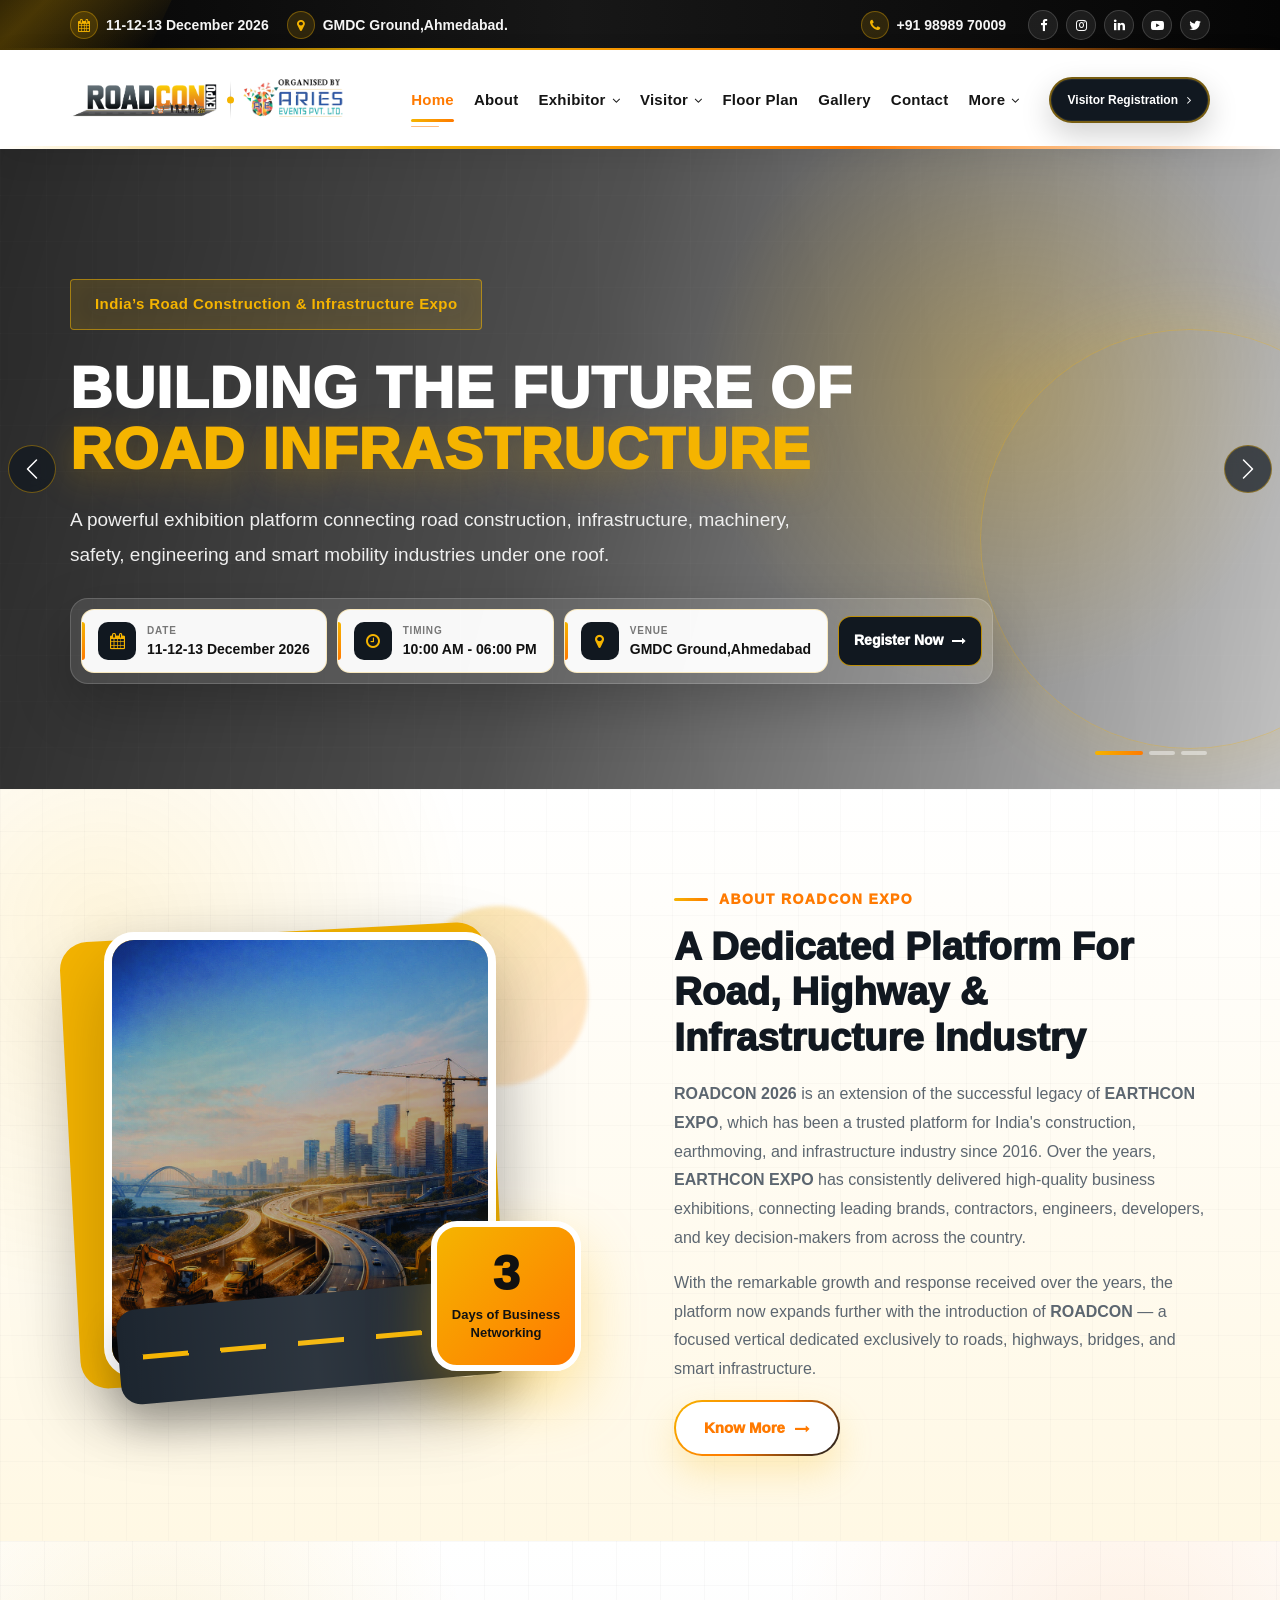
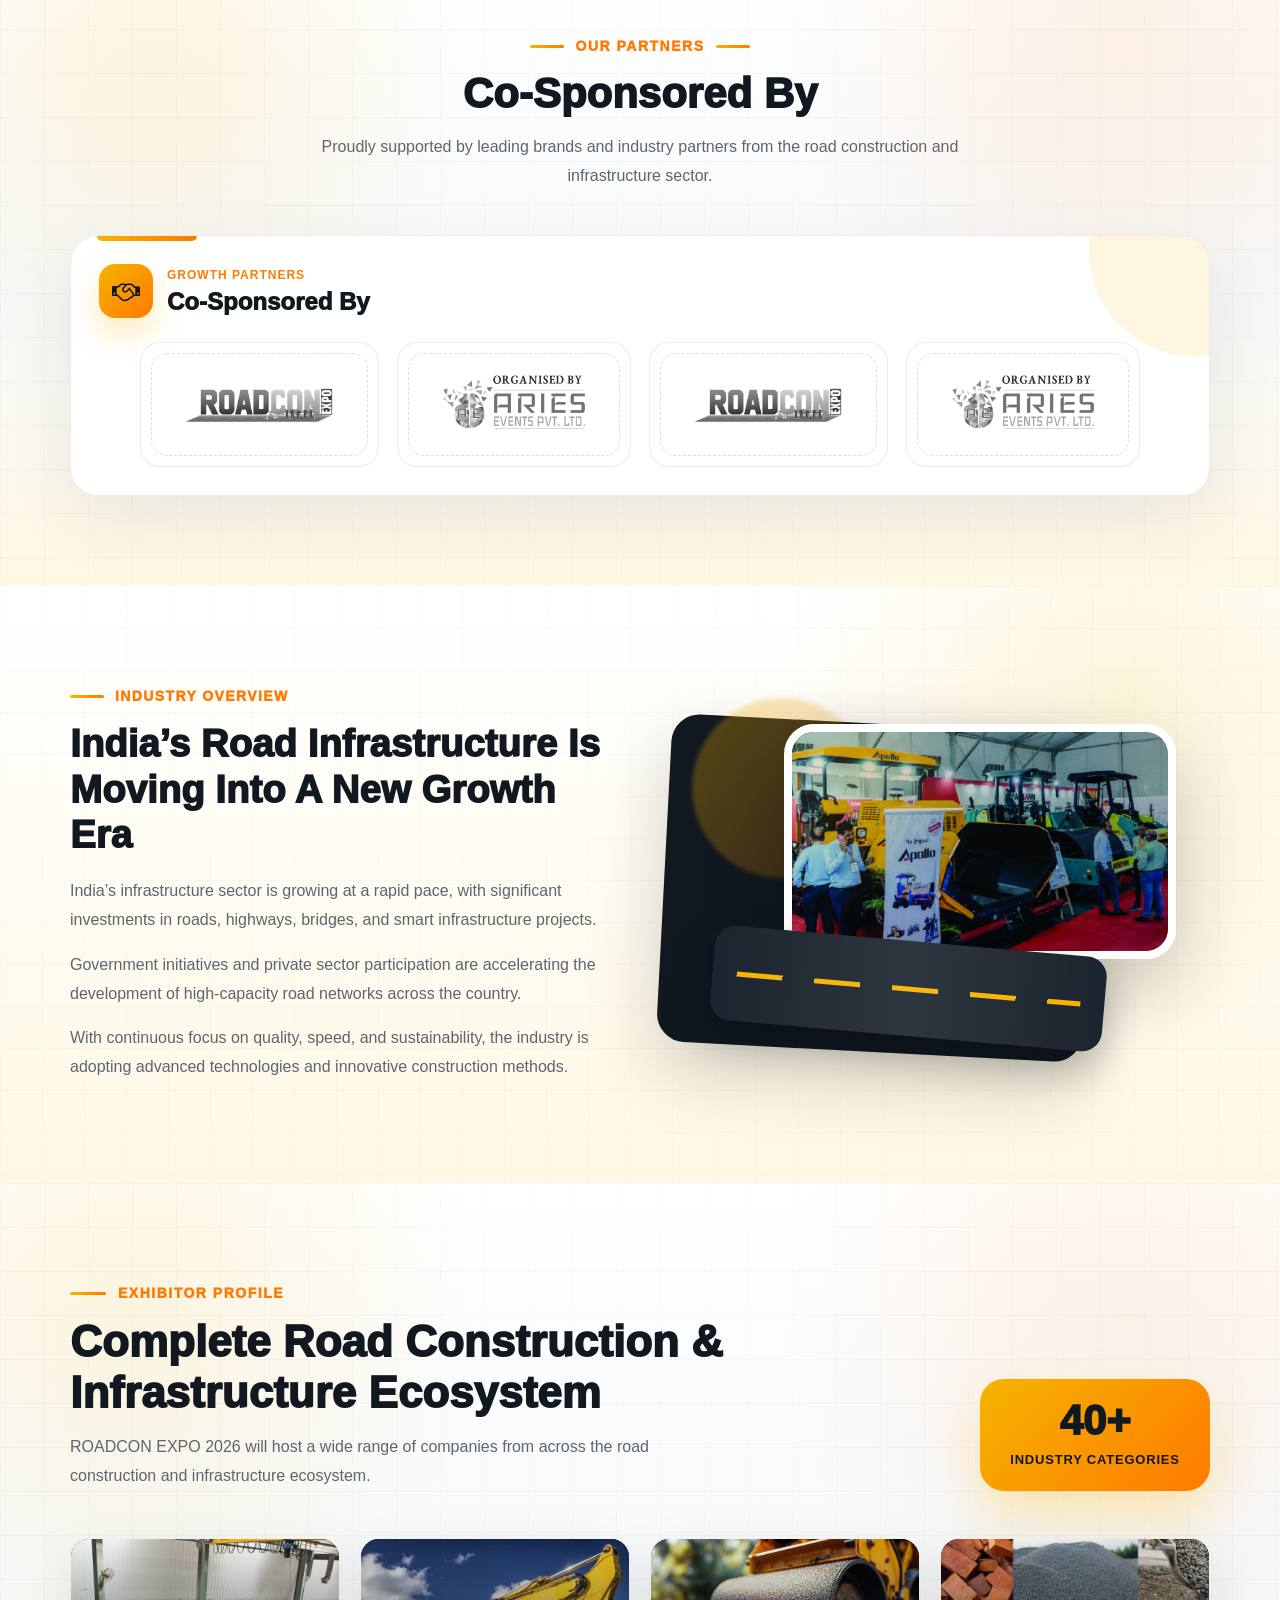
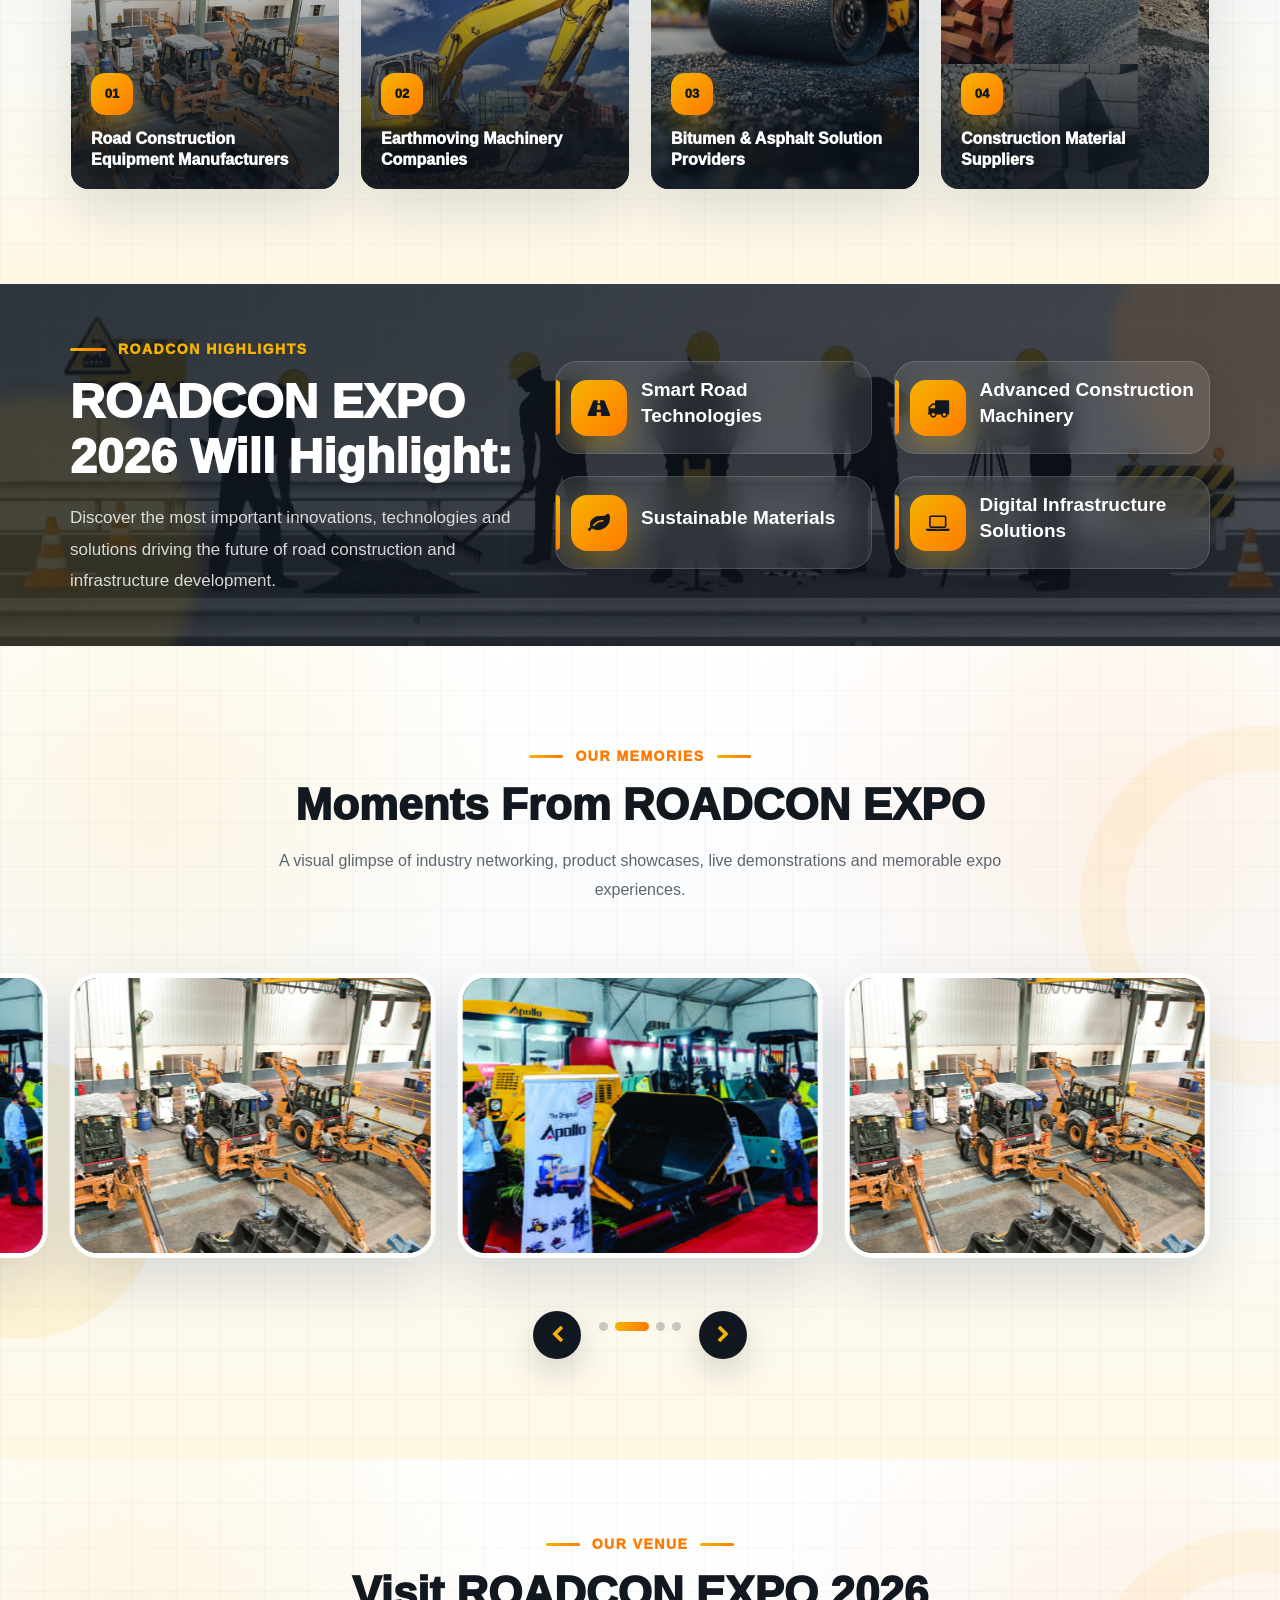
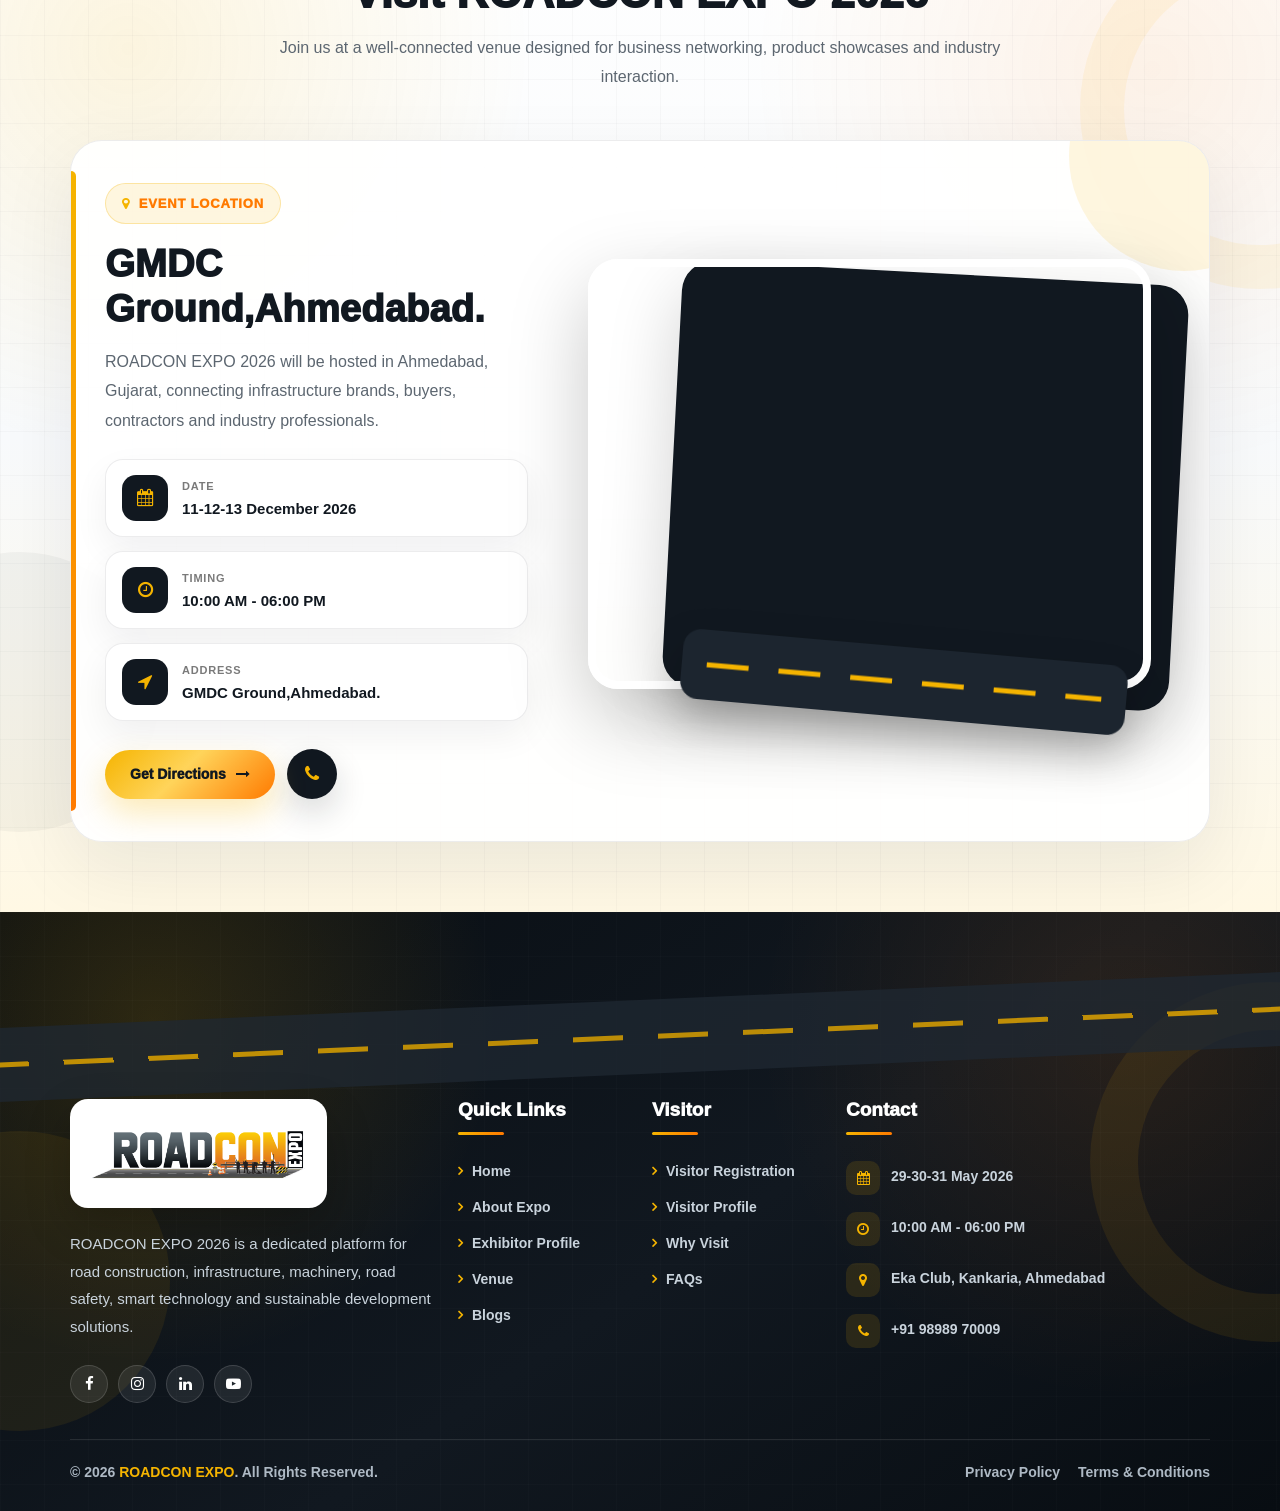
==== index.html @ f5a18aa0 "Initial project upload" ====
<!DOCTYPE html>
<html lang="en">

<head>
    <meta charset="UTF-8" />
    <meta name="viewport" content="width=device-width, initial-scale=1.0" />

    <title>ROADCON EXPO | Road Construction & Infrastructure Exhibition</title>

    <!-- Bootstrap CSS -->
    <link href="https://cdn.jsdelivr.net/npm/bootstrap@5.3.3/dist/css/bootstrap.min.css" rel="stylesheet" />

    <!-- Swiper CSS -->
    <link rel="stylesheet" href="https://cdn.jsdelivr.net/npm/swiper@11/swiper-bundle.min.css" />

    <!-- Font Awesome 4 CSS -->
    <link rel="stylesheet" href="https://cdnjs.cloudflare.com/ajax/libs/font-awesome/4.7.0/css/font-awesome.min.css" />

    <!-- AOS CSS -->
    <link href="https://cdn.jsdelivr.net/npm/aos@2.3.4/dist/aos.css" rel="stylesheet" />

    <!-- Custom CSS -->
    <link rel="stylesheet" href="assets/css/style.css" />
</head>

<body>

    <!-- Top Header -->
    <div class="top-header">
        <div class="container-fluid custom-container">
            <div class="row align-items-center">

                <div class="col-lg-7 col-md-12">
                    <div class="top-info">
                        <a href="#" class="top-info-item">
                            <i class="fa fa-calendar"></i>
                            <span>11-12-13 December 2026</span>
                        </a>

                        <a href="https://www.google.com/maps/search/?api=1&query=Ahmedabad+Gujarat" target="_blank"
                            class="top-info-item">
                            <i class="fa fa-map-marker"></i>
                            <span>GMDC Ground,Ahmedabad.</span>
                        </a>
                    </div>
                </div>

                <div class="col-lg-5 col-md-12">
                    <div class="top-social-wrap">
                        <a href="tel:+919898970009" class="top-phone">
                            <i class="fa fa-phone"></i>
                            <span>+91 98989 70009</span>
                        </a>

                        <div class="top-social">
                            <a href="https://www.facebook.com/" target="_blank" aria-label="Facebook">
                                <i class="fa fa-facebook"></i>
                            </a>

                            <a href="https://www.instagram.com/" target="_blank" aria-label="Instagram">
                                <i class="fa fa-instagram"></i>
                            </a>

                            <a href="https://www.linkedin.com/" target="_blank" aria-label="LinkedIn">
                                <i class="fa fa-linkedin"></i>
                            </a>

                            <a href="https://www.youtube.com/" target="_blank" aria-label="YouTube">
                                <i class="fa fa-youtube-play"></i>
                            </a>

                            <a href="https://twitter.com/" target="_blank" aria-label="Twitter">
                                <i class="fa fa-twitter"></i>
                            </a>
                        </div>
                    </div>
                </div>

            </div>
        </div>
    </div>

    <!-- Main Header -->
    <header class="main-header">
        <nav class="navbar navbar-expand-lg">
            <div class="container-fluid custom-container">

                <a class="navbar-brand brand-group" href="index.html">
                    <img class="brand-roadcon" src="assets/images/Roadcon-logo.png" alt="Roadcon Expo Logo" />

                    <span class="brand-separator"></span>

                    <img class="brand-organizer" src="assets/images/oraganizer-1.png" alt="Aries Events Logo" />
                </a>

                <button class="navbar-toggler custom-toggler" type="button" data-bs-toggle="collapse"
                    data-bs-target="#mainNavbar" aria-controls="mainNavbar" aria-expanded="false"
                    aria-label="Toggle navigation">
                    <span></span>
                    <span></span>
                    <span></span>
                </button>

                <div class="collapse navbar-collapse" id="mainNavbar">
                    <ul class="navbar-nav ms-auto align-items-lg-center">

                        <li class="nav-item">
                            <a class="nav-link active" href="index.html">
                                <span>Home</span>
                            </a>
                        </li>

                        <li class="nav-item">
                            <a class="nav-link" href="#">
                                <span>About</span>
                            </a>
                        </li>

                        <li class="nav-item dropdown nav-mega">
                            <a class="nav-link dropdown-toggle" href="#" role="button" data-bs-toggle="dropdown">
                                <span>Exhibitor</span>
                                <i class="fa fa-angle-down nav-arrow"></i>
                            </a>

                            <ul class="dropdown-menu creative-dropdown">
                                <li>
                                    <a class="dropdown-item" href="#">
                                        <i class="fa fa-briefcase"></i>
                                        <div>
                                            <strong>Become an Exhibitor</strong>
                                            <small>Book your stall space</small>
                                        </div>
                                    </a>
                                </li>

                                <li>
                                    <a class="dropdown-item" href="#">
                                        <i class="fa fa-industry"></i>
                                        <div>
                                            <strong>Exhibitor Profile</strong>
                                            <small>Industry categories</small>
                                        </div>
                                    </a>
                                </li>

                                <li>
                                    <a class="dropdown-item" href="#">
                                        <i class="fa fa-line-chart"></i>
                                        <div>
                                            <strong>Why Exhibit</strong>
                                            <small>Growth & lead generation</small>
                                        </div>
                                    </a>
                                </li>

                                <li>
                                    <a class="dropdown-item" href="#">
                                        <i class="fa fa-bullhorn"></i>
                                        <div>
                                            <strong>Show Promotion Program</strong>
                                            <small>Brand visibility support</small>
                                        </div>
                                    </a>
                                </li>

                                <li>
                                    <a class="dropdown-item" href="#">
                                        <i class="fa fa-sign-in"></i>
                                        <div>
                                            <strong>Exhibitor Login</strong>
                                            <small>Access exhibitor panel</small>
                                        </div>
                                    </a>
                                </li>
                            </ul>
                        </li>

                        <li class="nav-item dropdown nav-mega">
                            <a class="nav-link dropdown-toggle" href="#" role="button" data-bs-toggle="dropdown">
                                <span>Visitor</span>
                                <i class="fa fa-angle-down nav-arrow"></i>
                            </a>

                            <ul class="dropdown-menu creative-dropdown">
                                <li>
                                    <a class="dropdown-item" href="#">
                                        <i class="fa fa-user-plus"></i>
                                        <div>
                                            <strong>Be a Visitor</strong>
                                            <small>Register for the expo</small>
                                        </div>
                                    </a>
                                </li>

                                <li>
                                    <a class="dropdown-item" href="#">
                                        <i class="fa fa-users"></i>
                                        <div>
                                            <strong>Visitor Profile</strong>
                                            <small>Who should attend</small>
                                        </div>
                                    </a>
                                </li>

                                <li>
                                    <a class="dropdown-item" href="#">
                                        <i class="fa fa-map-signs"></i>
                                        <div>
                                            <strong>Why Visit</strong>
                                            <small>Explore industry benefits</small>
                                        </div>
                                    </a>
                                </li>

                                <li>
                                    <a class="dropdown-item" href="#">
                                        <i class="fa fa-ticket"></i>
                                        <div>
                                            <strong>Visitor Registration</strong>
                                            <small>Get your visitor pass</small>
                                        </div>
                                    </a>
                                </li>
                            </ul>
                        </li>

                        <li class="nav-item">
                            <a class="nav-link" href="#">
                                <span>Floor Plan</span>
                            </a>
                        </li>

                        <li class="nav-item">
                            <a class="nav-link" href="#">
                                <span>Gallery</span>
                            </a>
                        </li>

                        <li class="nav-item">
                            <a class="nav-link" href="#">
                                <span>Contact</span>
                            </a>
                        </li>

                        <li class="nav-item dropdown nav-mega">
                            <a class="nav-link dropdown-toggle" href="#" role="button" data-bs-toggle="dropdown">
                                <span>More</span>
                                <i class="fa fa-angle-down nav-arrow"></i>
                            </a>

                            <ul class="dropdown-menu creative-dropdown small-dropdown">
                                <li>
                                    <a class="dropdown-item" href="#">
                                        <i class="fa fa-newspaper-o"></i>
                                        <div>
                                            <strong>Blogs</strong>
                                            <small>Latest updates</small>
                                        </div>
                                    </a>
                                </li>

                                <li>
                                    <a class="dropdown-item" href="#">
                                        <i class="fa fa-question-circle"></i>
                                        <div>
                                            <strong>FAQs</strong>
                                            <small>Common questions</small>
                                        </div>
                                    </a>
                                </li>
                            </ul>
                        </li>

                        <li class="nav-item ms-lg-3">
                            <a class="header-btn" href="#">
                                <span>Visitor Registration</span>
                                <i class="fa fa-angle-right" aria-hidden="true"></i>
                            </a>
                        </li>

                    </ul>
                </div>

            </div>
        </nav>
    </header>

    <!-- Hero Slider -->
    <section class="hero-slider-section">
        <div id="heroSlider" class="carousel slide carousel-fade" data-bs-ride="carousel" data-bs-interval="15000">

            <div class="carousel-indicators hero-indicators">
                <button type="button" data-bs-target="#heroSlider" data-bs-slide-to="0" class="active"></button>
                <button type="button" data-bs-target="#heroSlider" data-bs-slide-to="1"></button>
                <button type="button" data-bs-target="#heroSlider" data-bs-slide-to="2"></button>
            </div>

            <div class="carousel-inner">

                <!-- Slide 1 -->
                <div class="carousel-item active hero-slide slide-one">
                    <div class="hero-bg-animate"></div>
                    <div class="hero-overlay"></div>

                    <div class="container-fluid custom-container">
                        <div class="row align-items-center min-vh-hero">
                            <div class="col-xl-10 col-lg-8">
                                <div class="hero-content">
                                    <span class="hero-badge">
                                        India’s Road Construction & Infrastructure Expo
                                    </span>

                                    <h1>
                                        Building The Future Of
                                        <span>Road Infrastructure</span>
                                    </h1>

                                    <p>
                                        A powerful exhibition platform connecting road construction,
                                        infrastructure, machinery, safety, engineering and smart mobility
                                        industries under one roof.
                                    </p>

                                    <!-- Fixed Event Info -->
                                    <div class="hero-fixed-info">
                                        <div class="hero-info-card">
                                            <i class="fa fa-calendar"></i>
                                            <div>
                                                <small>Date</small>
                                                <strong>11-12-13 December 2026</strong>
                                            </div>
                                        </div>

                                        <div class="hero-info-card">
                                            <i class="fa fa-clock-o"></i>
                                            <div>
                                                <small>Timing</small>
                                                <strong>10:00 AM - 06:00 PM</strong>
                                            </div>
                                        </div>

                                        <div class="hero-info-card">
                                            <i class="fa fa-map-marker"></i>
                                            <div>
                                                <small>Venue</small>
                                                <strong>GMDC Ground,Ahmedabad</strong>
                                            </div>
                                        </div>

                                        <a href="#" class="hero-register-btn">
                                            <span>Register Now</span>
                                            <i class="fa fa-long-arrow-right"></i>
                                        </a>
                                    </div>
                                </div>
                            </div>
                        </div>
                    </div>


                </div>

                <!-- Slide 2 -->
                <div class="carousel-item hero-slide slide-two">
                    <div class="hero-bg-animate"></div>
                    <div class="hero-overlay"></div>

                    <div class="container-fluid custom-container">
                        <div class="row align-items-center min-vh-hero">
                            <div class="col-xl-10 col-lg-8">
                                <div class="hero-content">
                                    <span class="hero-badge">
                                        Machinery, Equipment & Technology
                                    </span>

                                    <h1>
                                        Showcase Your Brand To
                                        <span>Industry Buyers</span>
                                    </h1>

                                    <p>
                                        Connect with contractors, builders, government buyers,
                                        infrastructure companies, consultants, suppliers and
                                        project decision-makers.
                                    </p>
                                    <!-- Fixed Event Info -->
                                    <div class="hero-fixed-info">
                                        <div class="hero-info-card">
                                            <i class="fa fa-calendar"></i>
                                            <div>
                                                <small>Date</small>
                                                <strong>11-12-13 December 2026</strong>
                                            </div>
                                        </div>

                                        <div class="hero-info-card">
                                            <i class="fa fa-clock-o"></i>
                                            <div>
                                                <small>Timing</small>
                                                <strong>10:00 AM - 06:00 PM</strong>
                                            </div>
                                        </div>

                                        <div class="hero-info-card">
                                            <i class="fa fa-map-marker"></i>
                                            <div>
                                                <small>Venue</small>
                                                <strong>GMDC Ground,Ahmedabad</strong>
                                            </div>
                                        </div>

                                        <a href="#" class="hero-register-btn">
                                            <span>Register Now</span>
                                            <i class="fa fa-long-arrow-right"></i>
                                        </a>
                                    </div>
                                </div>
                            </div>
                        </div>
                    </div>


                </div>

                <!-- Slide 3 -->
                <div class="carousel-item hero-slide slide-three">
                    <div class="hero-bg-animate"></div>
                    <div class="hero-overlay"></div>

                    <div class="container-fluid custom-container">
                        <div class="row align-items-center min-vh-hero">
                            <div class="col-xl-10 col-lg-8">
                                <div class="hero-content">
                                    <span class="hero-badge">
                                        Roads, Highways, Bridges & Smart Cities
                                    </span>

                                    <h1>
                                        Explore New Opportunities In
                                        <span>Infrastructure Growth</span>
                                    </h1>

                                    <p>
                                        Discover modern solutions for highways, bridges, tunnels,
                                        road safety, construction material, smart transport systems
                                        and urban infrastructure.
                                    </p>
                                    <!-- Fixed Event Info -->
                                    <div class="hero-fixed-info">
                                        <div class="hero-info-card">
                                            <i class="fa fa-calendar"></i>
                                            <div>
                                                <small>Date</small>
                                                <strong>11-12-13 December 2026</strong>
                                            </div>
                                        </div>

                                        <div class="hero-info-card">
                                            <i class="fa fa-clock-o"></i>
                                            <div>
                                                <small>Timing</small>
                                                <strong>10:00 AM - 06:00 PM</strong>
                                            </div>
                                        </div>

                                        <div class="hero-info-card">
                                            <i class="fa fa-map-marker"></i>
                                            <div>
                                                <small>Venue</small>
                                                <strong>GMDC Ground,Ahmedabad</strong>
                                            </div>
                                        </div>

                                        <a href="#" class="hero-register-btn">
                                            <span>Register Now</span>
                                            <i class="fa fa-long-arrow-right"></i>
                                        </a>
                                    </div>
                                </div>
                            </div>
                        </div>
                    </div>


                </div>

            </div>

            <button class="carousel-control-prev hero-control" type="button" data-bs-target="#heroSlider"
                data-bs-slide="prev">
                <span class="carousel-control-prev-icon"></span>
            </button>

            <button class="carousel-control-next hero-control" type="button" data-bs-target="#heroSlider"
                data-bs-slide="next">
                <span class="carousel-control-next-icon"></span>
            </button>

        </div>
    </section>

    <!-- About Preview -->
    <section class="about-preview-section">
        <div class="about-bg-pattern"></div>

        <div class="container-fluid custom-container">
            <div class="row align-items-center g-5">

                <div class="col-lg-6">
                    <div class="about-visual" data-aos="fade-right">

                        <div class="about-main-image">
                            <img src="assets/images/about.jpg" alt="Roadcon Expo" />
                        </div>

                        <div class="about-road-line"></div>

                        <div class="about-experience-box">
                            <strong>3</strong>
                            <span>Days of Business<br />Networking</span>
                        </div>

                    </div>
                </div>

                <div class="col-lg-6">
                    <div class="section-heading about-content" data-aos="fade-left">
                        <span>About ROADCON EXPO</span>

                        <h2>
                            A Dedicated Platform For Road, Highway & Infrastructure Industry
                        </h2>

                        <p>
                            <strong>ROADCON 2026</strong> is an extension of the successful legacy of <strong>EARTHCON
                                EXPO</strong>, which has been a trusted platform for India's construction, earthmoving,
                            and infrastructure industry since 2016. Over the years, <strong>EARTHCON EXPO</strong> has
                            consistently delivered high-quality business exhibitions, connecting leading brands,
                            contractors, engineers, developers, and key decision-makers from across the country.
                        </p>

                        <p>
                            With the remarkable growth and response received over the years, the platform now expands
                            further with the introduction of <strong>ROADCON</strong> — a focused vertical dedicated
                            exclusively to roads, highways, bridges, and smart infrastructure.
                        </p>

                        <!-- <div class="about-highlight-list">
                            <div>
                                <i class="fa fa-check"></i>
                                Industry-focused exhibition platform
                            </div>

                            <div>
                                <i class="fa fa-check"></i>
                                Direct access to contractors & buyers
                            </div>

                            <div>
                                <i class="fa fa-check"></i>
                                Product showcase and networking opportunity
                            </div>
                        </div> -->

                        <a href="#" class="about-btn">
                            Know More
                            <i class="fa fa-long-arrow-right"></i>
                        </a>
                    </div>
                </div>

            </div>
        </div>
    </section>

    <!-- Co-Sponsored Section -->
    <section class="sponsors-section">
        <div class="sponsor-bg-shape"></div>

        <div class="container-fluid custom-container">
            <div class="row justify-content-center">
                <div class="col-xl-8 col-lg-10 text-center">
                    <div class="sponsor-heading" data-aos="fade-up">
                        <span>Our Partners</span>
                        <h2>Co-Sponsored By</h2>
                        <p>
                            Proudly supported by leading brands and industry partners from the
                            road construction and infrastructure sector.
                        </p>
                    </div>
                </div>
            </div>

            <div class="co-sponsor-box" data-aos="fade-up" data-aos-delay="100">
                <div class="sponsor-category-head">
                    <div class="sponsor-title-icon">
                        <i class="fa fa-handshake-o"></i>
                    </div>
                    <div>
                        <small>Growth Partners</small>
                        <h3>Co-Sponsored By</h3>
                    </div>
                </div>

                <div class="sponsor-logo-grid">
                    <div class="sponsor-logo-box">
                        <img src="assets/images/Roadcon-logo.png" alt="Co Sponsor 1" />
                    </div>

                    <div class="sponsor-logo-box">
                        <img src="assets/images/oraganizer-1.png" alt="Co Sponsor 2" />
                    </div>

                    <div class="sponsor-logo-box">
                        <img src="assets/images/Roadcon-logo.png" alt="Co Sponsor 3" />
                    </div>

                    <div class="sponsor-logo-box">
                        <img src="assets/images/oraganizer-1.png" alt="Co Sponsor 4" />
                    </div>
                </div>
            </div>
        </div>
    </section>

    <!-- Industry Overview Section -->
    <section class="industry-overview-section">
        <div class="about-bg-pattern"></div>

        <div class="container-fluid custom-container">
            <div class="row align-items-center g-5">

                <!-- Left Content -->
                <div class="col-lg-6">
                    <div class="section-heading industry-content" data-aos="fade-right">
                        <span>Industry Overview</span>

                        <h2>
                            India’s Road Infrastructure Is Moving Into A New Growth Era
                        </h2>

                        <p>
                            India’s infrastructure sector is growing at a rapid pace, with significant
                            investments in roads, highways, bridges, and smart infrastructure projects.
                        </p>

                        <p>
                            Government initiatives and private sector participation are accelerating
                            the development of high-capacity road networks across the country.
                        </p>

                        <p>
                            With continuous focus on quality, speed, and sustainability, the industry
                            is adopting advanced technologies and innovative construction methods.
                        </p>

                    </div>
                </div>

                <!-- Right Image -->
                <div class="col-lg-6">
                    <div class="industry-visual about-visual" data-aos="fade-left">

                        <div class="industry-main-image about-main-image">
                            <img src="assets/images/overview.jpg" alt="Industry Overview">
                        </div>

                        <div class="industry-road-line about-road-line"></div>
                    </div>
                </div>

            </div>
        </div>
    </section>

    <!-- Exhibitor Profile Section -->
    <section class="exhibitor-profile-section" id="exhibitor-profile">
        <div class="exhibitor-bg-grid"></div>

        <div class="container-fluid custom-container">

            <div class="row align-items-end mb-5">
                <div class="col-lg-7">
                    <div class="exhibitor-heading" data-aos="fade-up">
                        <span>Exhibitor Profile</span>
                        <h2>Complete Road Construction & Infrastructure Ecosystem</h2>
                        <p>
                            ROADCON EXPO 2026 will host a wide range of companies from across
                            the road construction and infrastructure ecosystem.
                        </p>
                    </div>
                </div>

                <div class="col-lg-5">
                    <div class="exhibitor-top-box" data-aos="fade-left">
                        <strong>40+</strong>
                        <span>Industry Categories</span>
                    </div>
                </div>
            </div>

            <div class="exhibitor-layout">
                <div class="exhibitor-static-grid">

                    <div class="exhibitor-tile" data-aos="fade-up">
                        <img src="assets/images/CASE-Construction.jpg" alt="Road Construction Equipment Manufacturers">
                        <div class="tile-content">
                            <span>01</span>
                            <h4>Road Construction Equipment Manufacturers</h4>
                        </div>
                    </div>

                    <div class="exhibitor-tile" data-aos="fade-up">
                        <img src="assets/images/earth-movingmanufacturers.jpg" alt="Earthmoving Machinery Companies">
                        <div class="tile-content">
                            <span>02</span>
                            <h4>Earthmoving Machinery Companies</h4>
                        </div>
                    </div>

                    <div class="exhibitor-tile" data-aos="fade-up">
                        <img src="assets/images/bitumen-black-roller.jpg" alt="Bitumen & Asphalt Solution Providers">
                        <div class="tile-content">
                            <span>03</span>
                            <h4>Bitumen & Asphalt Solution Providers</h4>
                        </div>
                    </div>

                    <div class="exhibitor-tile" data-aos="fade-up">
                        <img src="assets/images/construction-materials.webp" alt="Construction Material Suppliers">
                        <div class="tile-content">
                            <span>04</span>
                            <h4>Construction Material Suppliers</h4>
                        </div>
                    </div>

                    <!-- <div class="exhibitor-tile" data-aos="fade-up">
          <img src="assets/images/exhibitors/cement-steel-aggregates.jpg" alt="Cement, Steel & Aggregates Companies">
          <div class="tile-content">
            <span>05</span>
            <h4>Cement, Steel & Aggregates Companies</h4>
          </div>
        </div>

        <div class="exhibitor-tile" data-aos="fade-up">
          <img src="assets/images/exhibitors/geotextiles-geosynthetics.jpg" alt="Geotextiles & Geosynthetics Manufacturers">
          <div class="tile-content">
            <span>06</span>
            <h4>Geotextiles & Geosynthetics Manufacturers</h4>
          </div>
        </div>

        <div class="exhibitor-tile" data-aos="fade-up">
          <img src="assets/images/exhibitors/bridge-flyover.jpg" alt="Bridge & Flyover Technology Providers">
          <div class="tile-content">
            <span>07</span>
            <h4>Bridge & Flyover Technology Providers</h4>
          </div>
        </div>

        <div class="exhibitor-tile" data-aos="fade-up">
          <img src="assets/images/exhibitors/smart-infrastructure.jpg" alt="Smart Infrastructure">
          <div class="tile-content">
            <span>08</span>
            <h4>Smart Infrastructure</h4>
          </div>
        </div>

        <div class="exhibitor-tile" data-aos="fade-up">
          <img src="assets/images/exhibitors/ai-traffic-management.jpg" alt="AI Traffic Management System">
          <div class="tile-content">
            <span>09</span>
            <h4>AI Traffic Management System</h4>
          </div>
        </div>

        <div class="exhibitor-tile" data-aos="fade-up">
          <img src="assets/images/exhibitors/safety-equipment.jpg" alt="Safety Equipments">
          <div class="tile-content">
            <span>10</span>
            <h4>Safety Equipments</h4>
          </div>
        </div>

        <div class="exhibitor-tile" data-aos="fade-up">
          <img src="assets/images/exhibitors/automation-robotics.jpg" alt="Automation & Robotics">
          <div class="tile-content">
            <span>11</span>
            <h4>Automation & Robotics</h4>
          </div>
        </div>

        <div class="exhibitor-tile" data-aos="fade-up">
          <img src="assets/images/exhibitors/road-engineering.jpg" alt="Road Engineering Firms">
          <div class="tile-content">
            <span>12</span>
            <h4>Road Engineering Firms</h4>
          </div>
        </div>

        <div class="exhibitor-tile" data-aos="fade-up">
          <img src="assets/images/exhibitors/epc-companies.jpg" alt="EPC Companies & Infrastructure Contractors">
          <div class="tile-content">
            <span>13</span>
            <h4>EPC Companies & Infrastructure Contractors</h4>
          </div>
        </div>

        <div class="exhibitor-tile" data-aos="fade-up">
          <img src="assets/images/exhibitors/digital-infrastructure.jpg" alt="Digital Infrastructure Providers">
          <div class="tile-content">
            <span>14</span>
            <h4>Digital Infrastructure Providers</h4>
          </div>
        </div>

        <div class="exhibitor-tile" data-aos="fade-up">
          <img src="assets/images/exhibitors/surveying-testing.jpg" alt="Surveying & Testing Equipment Companies">
          <div class="tile-content">
            <span>15</span>
            <h4>Surveying & Testing Equipment Companies</h4>
          </div>
        </div>

        <div class="exhibitor-tile" data-aos="fade-up">
          <img src="assets/images/exhibitors/road-maintenance.jpg" alt="Road Maintenance">
          <div class="tile-content">
            <span>16</span>
            <h4>Road Maintenance</h4>
          </div>
        </div>

        <div class="exhibitor-tile" data-aos="fade-up">
          <img src="assets/images/exhibitors/repair-solution.jpg" alt="Repair Solution Providers">
          <div class="tile-content">
            <span>17</span>
            <h4>Repair Solution Providers</h4>
          </div>
        </div>

        <div class="exhibitor-tile" data-aos="fade-up">
          <img src="assets/images/exhibitors/material-manufacturers.jpg" alt="Material Manufacturers">
          <div class="tile-content">
            <span>18</span>
            <h4>Material Manufacturers</h4>
          </div>
        </div>

        <div class="exhibitor-tile" data-aos="fade-up">
          <img src="assets/images/exhibitors/oems.jpg" alt="OEMs">
          <div class="tile-content">
            <span>19</span>
            <h4>OEMs</h4>
          </div>
        </div>

        <div class="exhibitor-tile" data-aos="fade-up">
          <img src="assets/images/exhibitors/attachments.jpg" alt="Manufacturers Of Attachments">
          <div class="tile-content">
            <span>20</span>
            <h4>Manufacturers Of Attachments</h4>
          </div>
        </div>

        <div class="exhibitor-tile" data-aos="fade-up">
          <img src="assets/images/exhibitors/accessories-hardware.jpg" alt="Accessories And Hardware">
          <div class="tile-content">
            <span>21</span>
            <h4>Accessories And Hardware</h4>
          </div>
        </div>

        <div class="exhibitor-tile" data-aos="fade-up">
          <img src="assets/images/exhibitors/road-safety.jpg" alt="Road Safety">
          <div class="tile-content">
            <span>22</span>
            <h4>Road Safety</h4>
          </div>
        </div>

        <div class="exhibitor-tile" data-aos="fade-up">
          <img src="assets/images/exhibitors/road-signage.jpg" alt="Road Signage Company">
          <div class="tile-content">
            <span>23</span>
            <h4>Road Signage Company</h4>
          </div>
        </div>

        <div class="exhibitor-tile" data-aos="fade-up">
          <img src="assets/images/exhibitors/bitumen-manufacturer.jpg" alt="Bitumen Manufacturer">
          <div class="tile-content">
            <span>24</span>
            <h4>Bitumen Manufacturer</h4>
          </div>
        </div>

        <div class="exhibitor-tile" data-aos="fade-up">
          <img src="assets/images/exhibitors/construction-chemicals.jpg" alt="Construction Chemicals & Admixture Companies">
          <div class="tile-content">
            <span>25</span>
            <h4>Construction Chemicals & Admixture Companies</h4>
          </div>
        </div>

        <div class="exhibitor-tile" data-aos="fade-up">
          <img src="assets/images/exhibitors/fast-tag.jpg" alt="Fast Tag Technology">
          <div class="tile-content">
            <span>26</span>
            <h4>Fast Tag Technology</h4>
          </div>
        </div>

        <div class="exhibitor-tile" data-aos="fade-up">
          <img src="assets/images/exhibitors/drone-companies.jpg" alt="Drone Companies">
          <div class="tile-content">
            <span>27</span>
            <h4>Drone Companies</h4>
          </div>
        </div>

        <div class="exhibitor-tile" data-aos="fade-up">
          <img src="assets/images/exhibitors/concrete-asphalt-plant.jpg" alt="Concrete And Asphalt Plant Manufacturers">
          <div class="tile-content">
            <span>28</span>
            <h4>Concrete And Asphalt Plant Manufacturers</h4>
          </div>
        </div>

        <div class="exhibitor-tile" data-aos="fade-up">
          <img src="assets/images/exhibitors/paints-manufacturers.jpg" alt="Paints Manufacturers">
          <div class="tile-content">
            <span>29</span>
            <h4>Paints Manufacturers</h4>
          </div>
        </div>

        <div class="exhibitor-tile" data-aos="fade-up">
          <img src="assets/images/exhibitors/lubricants.jpg" alt="Lubricant Companies">
          <div class="tile-content">
            <span>30</span>
            <h4>Lubricant Companies</h4>
          </div>
        </div>

        <div class="exhibitor-tile" data-aos="fade-up">
          <img src="assets/images/exhibitors/steel-companies.jpg" alt="Steel Companies">
          <div class="tile-content">
            <span>31</span>
            <h4>Steel Companies</h4>
          </div>
        </div>

        <div class="exhibitor-tile" data-aos="fade-up">
          <img src="assets/images/exhibitors/parking-technology.jpg" alt="Parking Technologies And Equipment">
          <div class="tile-content">
            <span>32</span>
            <h4>Parking Technologies And Equipment</h4>
          </div>
        </div>

        <div class="exhibitor-tile" data-aos="fade-up">
          <img src="assets/images/exhibitors/toll-plaza.jpg" alt="Toll Plaza Designers And Providers">
          <div class="tile-content">
            <span>33</span>
            <h4>Toll Plaza Designers And Providers</h4>
          </div>
        </div>

        <div class="exhibitor-tile" data-aos="fade-up">
          <img src="assets/images/exhibitors/crash-guard.jpg" alt="Crash Guard Manufacturers">
          <div class="tile-content">
            <span>34</span>
            <h4>Crash Guard Manufacturers</h4>
          </div>
        </div>

        <div class="exhibitor-tile" data-aos="fade-up">
          <img src="assets/images/exhibitors/barriers.jpg" alt="Barriers">
          <div class="tile-content">
            <span>35</span>
            <h4>Barriers</h4>
          </div>
        </div>

        <div class="exhibitor-tile" data-aos="fade-up">
          <img src="assets/images/exhibitors/financiers-road-tech-event.jpg" alt="Financiers And Road Technology Event Makers">
          <div class="tile-content">
            <span>36</span>
            <h4>Financiers And Road Technology Event Makers</h4>
          </div>
        </div>

        <div class="exhibitor-tile" data-aos="fade-up">
          <img src="assets/images/exhibitors/street-light-poles.jpg" alt="Street Light/Poles Manufactures">
          <div class="tile-content">
            <span>37</span>
            <h4>Street Light/Poles Manufactures</h4>
          </div>
        </div>

        <div class="exhibitor-tile" data-aos="fade-up">
          <img src="assets/images/exhibitors/drainage-solutions.jpg" alt="Drainage Solutions Companies">
          <div class="tile-content">
            <span>38</span>
            <h4>Drainage Solutions Companies</h4>
          </div>
        </div>

        <div class="exhibitor-tile" data-aos="fade-up">
          <img src="assets/images/exhibitors/spares.jpg" alt="Spares">
          <div class="tile-content">
            <span>39</span>
            <h4>Spares</h4>
          </div>
        </div>

        <div class="exhibitor-tile" data-aos="fade-up">
          <img src="assets/images/exhibitors/road-tech.jpg" alt="Road Tech">
          <div class="tile-content">
            <span>40</span>
            <h4>Road Tech</h4>
          </div>
        </div> -->

                </div>
            </div>

        </div>
    </section>

    <!-- Highlights Section -->
    <section class="roadcon-highlights-section">
        <div class="highlights-overlay-pattern"></div>

        <div class="container-fluid custom-container">
            <div class="row align-items-center g-4">

                <!-- Left Content -->
                <div class="col-lg-5">
                    <div class="highlights-content" data-aos="fade-right">
                        <span>ROADCON Highlights</span>
                        <h2>ROADCON EXPO 2026 Will Highlight:</h2>
                        <p>
                            Discover the most important innovations, technologies and solutions
                            driving the future of road construction and infrastructure development.
                        </p>
                    </div>
                </div>

                <!-- Right Points -->
                <div class="col-lg-7">
                    <div class="highlights-grid">

                        <div class="highlight-card" data-aos="fade-up" data-aos-delay="0">
                            <div class="highlight-icon">
                                <i class="fa fa-road"></i>
                            </div>
                            <div class="highlight-card-content">
                                <h4>Smart Road Technologies</h4>
                                <!-- <p>Advanced systems shaping the future of safer, smarter and more connected road
                                    networks.</p> -->
                            </div>
                        </div>

                        <div class="highlight-card" data-aos="fade-up" data-aos-delay="100">
                            <div class="highlight-icon">
                                <i class="fa fa-truck"></i>
                            </div>
                            <div class="highlight-card-content">
                                <h4>Advanced Construction Machinery</h4>
                                <!-- <p>Modern machines and high-performance equipment built for speed, accuracy and
                                    efficiency.</p> -->
                            </div>
                        </div>

                        <div class="highlight-card" data-aos="fade-up" data-aos-delay="200">
                            <div class="highlight-icon">
                                <i class="fa fa-leaf"></i>
                            </div>
                            <div class="highlight-card-content">
                                <h4>Sustainable Materials</h4>
                                <!-- <p>Eco-conscious materials and solutions supporting durable and future-ready
                                    infrastructure.</p> -->
                            </div>
                        </div>

                        <div class="highlight-card" data-aos="fade-up" data-aos-delay="300">
                            <div class="highlight-icon">
                                <i class="fa fa-laptop"></i>
                            </div>
                            <div class="highlight-card-content">
                                <h4>Digital Infrastructure Solutions</h4>
                                <!-- <p>Smart digital tools, automation and integrated systems accelerating infrastructure
                                    growth.</p> -->
                            </div>
                        </div>

                    </div>
                </div>

            </div>
        </div>
    </section>

    <!-- Our Memories Section -->
    <section class="memories-section" id="memories">
        <div class="memories-bg-pattern"></div>

        <div class="container-fluid custom-container">
            <div class="row justify-content-center">
                <div class="col-xl-8 col-lg-10 text-center">
                    <div class="memories-heading" data-aos="fade-up">
                        <span>Our Memories</span>
                        <h2>Moments From ROADCON EXPO</h2>
                        <p>
                            A visual glimpse of industry networking, product showcases,
                            live demonstrations and memorable expo experiences.
                        </p>
                    </div>
                </div>
            </div>

            <div class="memories-swiper-area" data-aos="fade-up" data-aos-delay="100">

                <div class="swiper memoriesSwiper">
                    <div class="swiper-wrapper">

                        <div class="swiper-slide">
                            <div class="memory-card">
                                <img src="assets/images/overview.jpg" alt="Roadcon Memory 1">
                            </div>
                        </div>

                        <div class="swiper-slide">
                            <div class="memory-card">
                                <img src="assets/images/CASE-Construction.jpg" alt="Roadcon Memory 2">
                            </div>
                        </div>

                        <div class="swiper-slide">
                            <div class="memory-card">
                                <img src="assets/images/overview.jpg" alt="Roadcon Memory 3">
                            </div>
                        </div>

                        <div class="swiper-slide">
                            <div class="memory-card">
                                <img src="assets/images/CASE-Construction.jpg" alt="Roadcon Memory 4">
                            </div>
                        </div>
                    </div>
                </div>

                <div class="memories-slider-controls">
                    <button class="memory-nav-btn memory-prev" type="button">
                        <i class="fa fa-chevron-left"></i>
                    </button>

                    <div class="memory-pagination"></div>

                    <button class="memory-nav-btn memory-next" type="button">
                        <i class="fa fa-chevron-right"></i>
                    </button>
                </div>

            </div>
        </div>
    </section>

    <!-- Memory Image Modal -->
    <div class="memory-modal" id="memoryModal">
        <button type="button" class="memory-modal-close" id="memoryModalClose">
            <i class="fa fa-times"></i>
        </button>

        <img src="" alt="Memory Preview" id="memoryModalImg">
    </div>

    <!-- Venue Section -->
    <section class="venue-section" id="venue">
        <div class="venue-bg-pattern"></div>

        <div class="container-fluid custom-container">
            <div class="row justify-content-center">
                <div class="col-xl-8 col-lg-10 text-center">
                    <div class="venue-heading" data-aos="fade-up">
                        <span>Our Venue</span>
                        <h2>Visit ROADCON EXPO 2026</h2>
                        <p>
                            Join us at a well-connected venue designed for business networking,
                            product showcases and industry interaction.
                        </p>
                    </div>
                </div>
            </div>

            <div class="venue-wrapper" data-aos="fade-up" data-aos-delay="100">
                <div class="row align-items-center g-4">

                    <!-- Left Venue Info -->
                    <div class="col-lg-5">
                        <div class="venue-info-box">
                            <div class="venue-tag">
                                <i class="fa fa-map-marker"></i>
                                Event Location
                            </div>

                            <h3>GMDC Ground,Ahmedabad.</h3>

                            <p>
                                ROADCON EXPO 2026 will be hosted in Ahmedabad, Gujarat,
                                connecting infrastructure brands, buyers, contractors and
                                industry professionals.
                            </p>

                            <div class="venue-info-list">
                                <div class="venue-info-item">
                                    <div class="venue-icon">
                                        <i class="fa fa-calendar"></i>
                                    </div>
                                    <div>
                                        <small>Date</small>
                                        <strong>11-12-13 December 2026</strong>
                                    </div>
                                </div>

                                <div class="venue-info-item">
                                    <div class="venue-icon">
                                        <i class="fa fa-clock-o"></i>
                                    </div>
                                    <div>
                                        <small>Timing</small>
                                        <strong>10:00 AM - 06:00 PM</strong>
                                    </div>
                                </div>

                                <div class="venue-info-item">
                                    <div class="venue-icon">
                                        <i class="fa fa-location-arrow"></i>
                                    </div>
                                    <div>
                                        <small>Address</small>
                                        <strong>GMDC Ground,Ahmedabad.</strong>
                                    </div>
                                </div>
                            </div>

                            <div class="venue-btn-group">
                                <a href="https://maps.app.goo.gl/WKkEyKgPbodGx1dS9"
                                    target="_blank" class="venue-direction-btn">
                                    <span>Get Directions</span>
                                    <i class="fa fa-long-arrow-right"></i>
                                </a>

                                <a href="tel:+919898970009" class="venue-call-btn">
                                    <i class="fa fa-phone"></i>
                                </a>
                            </div>
                        </div>
                    </div>

                    <!-- Right Map -->
                    <div class="col-lg-7">
                        <div class="venue-map-area">
                            <div class="venue-map-shape"></div>

                            <div class="venue-map-card">
                                <iframe
                                    src="https://www.google.com/maps/embed?pb=!1m18!1m12!1m3!1d3671.526672723955!2d72.53215317428581!3d23.04114517916076!2m3!1f0!2f0!3f0!3m2!1i1024!2i768!4f13.1!3m3!1m2!1s0x395e850051d6a68b%3A0x4abcc06e4c2dab17!2sGmdc%20Ground!5e0!3m2!1sen!2sin!4v1780398467969!5m2!1sen!2sin"
                                    allowfullscreen="" loading="lazy" referrerpolicy="no-referrer-when-downgrade">
                                </iframe>
                            </div>

                            <!-- <div class="venue-floating-card">
                                <div class="venue-floating-icon">
                                    <i class="fa fa-map-pin"></i>
                                </div>
                                <div>
                                    <small>Venue</small>
                                    <strong>Eka Club</strong>
                                    <span>Kankaria, Ahmedabad</span>
                                </div>
                            </div> -->

                            <div class="venue-road-line"></div>
                        </div>
                    </div>

                </div>
            </div>
        </div>
    </section>

    <!-- Footer Section -->
<footer class="roadcon-footer">
  <div class="footer-bg-pattern"></div>

  <div class="footer-road-line"></div>

  <div class="container-fluid custom-container">
    
    <!-- Footer CTA -->
    <div class="footer-top-cta" data-aos="fade-up">
      <div>
        <span>Ready to be part of ROADCON EXPO?</span>
        <h3>Connect with the future of road construction & infrastructure.</h3>
      </div>

      <!-- <a href="#" class="footer-cta-btn">
        <span>Register Now</span>
        <i class="fa fa-long-arrow-right"></i>
      </a> -->
    </div>

    <div class="footer-main">
      <div class="row g-4">

        <!-- Footer About -->
        <div class="col-lg-4 col-md-6">
          <div class="footer-widget footer-about">
            <a href="index.html" class="footer-logo">
              <img src="assets/images/Roadcon-logo.png" alt="Roadcon Expo Logo">
            </a>

            <p>
              ROADCON EXPO 2026 is a dedicated platform for road construction,
              infrastructure, machinery, road safety, smart technology and
              sustainable development solutions.
            </p>

            <div class="footer-social">
              <a href="https://www.facebook.com/" target="_blank" aria-label="Facebook">
                <i class="fa fa-facebook"></i>
              </a>

              <a href="https://www.instagram.com/" target="_blank" aria-label="Instagram">
                <i class="fa fa-instagram"></i>
              </a>

              <a href="https://www.linkedin.com/" target="_blank" aria-label="LinkedIn">
                <i class="fa fa-linkedin"></i>
              </a>

              <a href="https://www.youtube.com/" target="_blank" aria-label="YouTube">
                <i class="fa fa-youtube-play"></i>
              </a>
            </div>
          </div>
        </div>

        <!-- Quick Links -->
        <div class="col-lg-2 col-md-6">
          <div class="footer-widget">
            <h4>Quick Links</h4>

            <ul class="footer-links">
              <li><a href="index.html">Home</a></li>
              <li><a href="#about">About Expo</a></li>
              <li><a href="#exhibitor-profile">Exhibitor Profile</a></li>
              <li><a href="#venue">Venue</a></li>
              <li><a href="#">Blogs</a></li>
            </ul>
          </div>
        </div>

        

        <!-- Visitor -->
        <div class="col-lg-2 col-md-6">
          <div class="footer-widget">
            <h4>Visitor</h4>

            <ul class="footer-links">
              <li><a href="#">Visitor Registration</a></li>
              <li><a href="#">Visitor Profile</a></li>
              <li><a href="#">Why Visit</a></li>
              <li><a href="#">FAQs</a></li>
              
            </ul>
          </div>
        </div>

        <!-- Contact -->
        <div class="col-lg-3 col-md-6">
          <div class="footer-widget footer-contact">
            <h4>Contact</h4>

            <div class="footer-contact-item">
              <i class="fa fa-calendar"></i>
              <span>29-30-31 May 2026</span>
            </div>

            <div class="footer-contact-item">
              <i class="fa fa-clock-o"></i>
              <span>10:00 AM - 06:00 PM</span>
            </div>

            <div class="footer-contact-item">
              <i class="fa fa-map-marker"></i>
              <span>Eka Club, Kankaria, Ahmedabad</span>
            </div>

            <div class="footer-contact-item">
              <i class="fa fa-phone"></i>
              <a href="tel:+919898970009">+91 98989 70009</a>
            </div>
          </div>
        </div>

      </div>
    </div>

    <!-- Footer Bottom -->
    <div class="footer-bottom">
      <p>
        © 2026 <strong>ROADCON EXPO</strong>. All Rights Reserved.
      </p>

      <div class="footer-bottom-links">
        <a href="#">Privacy Policy</a>
        <a href="#">Terms & Conditions</a>
      </div>
    </div>

  </div>
</footer>

    <!-- Bootstrap JS -->
    <script src="https://cdn.jsdelivr.net/npm/bootstrap@5.3.3/dist/js/bootstrap.bundle.min.js">
    </script>

    <!-- Swiper JS -->
    <script src="https://cdn.jsdelivr.net/npm/swiper@11/swiper-bundle.min.js"></script>

    <!-- AOS JS -->
    <script src="https://cdn.jsdelivr.net/npm/aos@2.3.4/dist/aos.js">
    </script>

    <!-- Custom JS -->
    <script src="assets/js/main.js"></script>

</body>

</html>
---- assets/css/style.css ----
:root {
  --primary-color: #f5b400;
  --secondary-color: #ff7a00;
  --dark-color: #111820;
  --black-color: #050505;
  --text-color: #222222;
  --white-color: #ffffff;
  --gray-color: #6c757d;
  --border-color: #e8e8e8;
}

* {
  margin: 0;
  padding: 0;
  box-sizing: border-box;
}

body {
  color: var(--text-color);
  font-family: Arial, Helvetica, sans-serif;
  overflow-x: hidden;
  background-color: #ffffff;
}

a {
  text-decoration: none;
}

.custom-container {
  padding-left: 70px;
  padding-right: 70px;
}

/* Top Header */
.top-header {
  position: relative;
  background:
    linear-gradient(90deg, #050505 0%, #171717 45%, #050505 100%);
  color: var(--white-color);
  padding: 10px 0;
  font-size: 14px;
  overflow: hidden;
}

.top-header::before {
  content: "";
  position: absolute;
  top: 0;
  left: -120px;
  width: 280px;
  height: 100%;
  background: linear-gradient(
    120deg,
    transparent,
    rgba(245, 180, 0, 0.28),
    transparent
  );
  transform: skewX(-25deg);
  animation: topShine 5s linear infinite;
}

.top-header::after {
  content: "";
  position: absolute;
  left: 0;
  bottom: 0;
  width: 100%;
  height: 2px;
  background: linear-gradient(
    90deg,
    transparent,
    var(--primary-color),
    var(--secondary-color),
    transparent
  );
}

.top-info,
.top-social-wrap {
  position: relative;
  z-index: 2;
}

.top-info {
  display: flex;
  align-items: center;
  gap: 18px;
  flex-wrap: wrap;
}

.top-info-item,
.top-phone {
  display: inline-flex;
  align-items: center;
  gap: 8px;
  color: #f5f5f5;
  font-weight: 600;
  transition: all 0.3s ease;
}

.top-info-item:hover,
.top-phone:hover {
  color: var(--primary-color);
}

.top-info-item i,
.top-phone i {
  width: 28px;
  height: 28px;
  background: rgba(245, 180, 0, 0.14);
  border: 1px solid rgba(245, 180, 0, 0.35);
  color: var(--primary-color);
  border-radius: 50%;
  display: inline-flex;
  align-items: center;
  justify-content: center;
  font-size: 13px;
  transition: all 0.3s ease;
}

.top-info-item:hover i,
.top-phone:hover i {
  background: var(--primary-color);
  color: #111111;
  transform: translateY(-2px);
}

.top-social-wrap {
  display: flex;
  justify-content: flex-end;
  align-items: center;
  gap: 22px;
}

.top-social {
  display: flex;
  align-items: center;
  gap: 8px;
}

.top-social a {
  width: 30px;
  height: 30px;
  background: rgba(255, 255, 255, 0.08);
  color: #ffffff;
  border: 1px solid rgba(255, 255, 255, 0.16);
  border-radius: 50%;
  display: inline-flex;
  align-items: center;
  justify-content: center;
  font-size: 13px;
  transition: all 0.3s ease;
}

.top-social a:hover {
  background: linear-gradient(135deg, var(--primary-color), var(--secondary-color));
  color: #111111;
  border-color: transparent;
  transform: translateY(-3px) rotate(8deg);
  box-shadow: 0 8px 20px rgba(245, 180, 0, 0.35);
}

@keyframes topShine {
  0% {
    left: -180px;
  }

  100% {
    left: 110%;
  }
}

/* Top Header Responsive */

@media (max-width: 991px) {
  .top-info {
    justify-content: center;
    text-align: center;
    gap: 12px;
    margin-bottom: 8px;
  }

  .top-social-wrap {
    justify-content: center;
    flex-wrap: wrap;
    gap: 14px;
  }
}

@media (max-width: 767px) {
  .top-header {
    padding: 8px 0;
  }

  .top-info {
    display: none;
  }

  .top-phone span {
    font-size: 13px;
  }

  .top-social a {
    width: 28px;
    height: 28px;
    font-size: 12px;
  }
}

/* ================================
   MAIN HEADER
================================ */

.main-header {
  position: sticky;
  top: 0;
  z-index: 999;
  background: rgba(255, 255, 255, 0.98);
  backdrop-filter: blur(14px);
  box-shadow: 0 8px 28px rgba(0, 0, 0, 0.08);
}

.main-header::after {
  content: "";
  position: absolute;
  left: 0;
  bottom: 0;
  width: 100%;
  height: 3px;
  background: linear-gradient(
    90deg,
    transparent,
    var(--primary-color),
    var(--secondary-color),
    transparent
  );
}

.navbar {
  padding: 0;
  min-height: 82px;
}

/* ================================
   LOGO AREA
================================ */

.brand-group {
  display: flex;
  align-items: center;
  gap: 10px;
  padding: 7px 0;
  flex-shrink: 0;
}

.brand-roadcon {
  width: 165px;
  height: 85px;
  max-height: 150px;
  object-fit: contain;
  transition: all 0.35s ease;
}

.brand-separator {
  width: 1px;
  height: 38px;
  background: linear-gradient(
    180deg,
    transparent,
    rgba(0, 0, 0, 0.25),
    transparent
  );
  position: relative;
}

.brand-separator::before {
  content: "";
  position: absolute;
  left: -3px;
  top: 50%;
  width: 7px;
  height: 7px;
  background: var(--primary-color);
  border-radius: 50%;
  transform: translateY(-50%);
}

.brand-organizer {
  width: 104px;
  max-height: 100px;
  height: 85px;
  object-fit: contain;
  transition: all 0.35s ease;
}

.navbar-brand:hover .brand-roadcon,
.navbar-brand:hover .brand-organizer {
  transform: translateY(-2px);
}

/* ================================
   NAVBAR MENU
================================ */

.navbar-nav {
  gap: 6px;
}

.navbar-nav .nav-item {
  position: relative;
  white-space: nowrap;
}

.navbar-nav .nav-link {
  position: relative;
  color: #151515;
  font-size: 14px;
  font-weight: 800;
  padding: 31px 8px !important;
  letter-spacing: 0.25px;
  line-height: 1.2;
  transition: all 0.3s ease;
}

.navbar-nav .nav-link span {
  position: relative;
  display: inline-flex;
  align-items: center;
}

/* Clean underline hover */
.navbar-nav .nav-link span::before {
  content: "";
  position: absolute;
  left: 0;
  bottom: -13px;
  width: 0;
  height: 3px;
  background: linear-gradient(
    90deg,
    var(--primary-color),
    var(--secondary-color)
  );
  border-radius: 50px;
  transition: all 0.35s ease;
}

/* Small second line */
.navbar-nav .nav-link span::after {
  content: "";
  position: absolute;
  left: 0;
  bottom: -18px;
  width: 0;
  height: 1px;
  background: rgba(255, 122, 0, 0.5);
  border-radius: 50px;
  transition: all 0.35s ease;
}

.navbar-nav .nav-link:hover,
.navbar-nav .nav-link.active {
  color: var(--secondary-color);
}

.navbar-nav .nav-link:hover span::before,
.navbar-nav .nav-link.active span::before {
  width: 100%;
}

.navbar-nav .nav-link:hover span::after,
.navbar-nav .nav-link.active span::after {
  width: 65%;
}

/* ================================
   DROPDOWN ARROW FIX
   No Bootstrap / FontAwesome conflict
================================ */

/* Dropdown Arrow Fix */

.navbar-nav .dropdown-toggle::after {
  display: none !important;
}

.navbar-nav .dropdown-toggle {
  display: inline-flex;
  align-items: center;
  gap: 6px;
}

.navbar-nav .dropdown-toggle .nav-arrow {
  font-size: 13px;
  color: #151515;
  line-height: 1;
  position: relative;
  top: 1px;
  transition: all 0.3s ease;
}

.navbar-nav .dropdown-toggle:hover .nav-arrow,
.navbar-nav .dropdown.show .dropdown-toggle .nav-arrow,
.navbar-nav .dropdown:hover .dropdown-toggle .nav-arrow {
  color: var(--secondary-color);
  transform: rotate(180deg);
}

@media (max-width: 991px) {
  .navbar-nav .dropdown-toggle {
    width: 100%;
    justify-content: space-between;
  }

  .navbar-nav .dropdown-toggle .nav-arrow {
    margin-left: auto;
  }
}

/* ================================
   CREATIVE DROPDOWN
================================ */

.creative-dropdown {
  border: none;
  border-radius: 18px;
  padding: 14px;
  min-width: 310px;
  background:
    linear-gradient(145deg, rgba(255, 255, 255, 0.98), rgba(255, 248, 225, 0.98));
  box-shadow:
    0 25px 70px rgba(0, 0, 0, 0.16),
    inset 0 0 0 1px rgba(245, 180, 0, 0.22);
  overflow: hidden;
  animation: dropdownFade 0.35s ease;
}

.creative-dropdown::before {
  content: "";
  position: absolute;
  top: -70px;
  right: -70px;
  width: 150px;
  height: 150px;
  background: rgba(245, 180, 0, 0.18);
  border-radius: 50%;
}

.creative-dropdown::after {
  content: "";
  position: absolute;
  left: 20px;
  top: 0;
  width: 70px;
  height: 4px;
  background: linear-gradient(
    90deg,
    var(--primary-color),
    var(--secondary-color)
  );
  border-radius: 0 0 30px 30px;
}

.small-dropdown {
  min-width: 250px;
}

.creative-dropdown li {
  position: relative;
  z-index: 2;
}

.creative-dropdown .dropdown-item {
  display: flex;
  align-items: center;
  gap: 13px;
  padding: 13px 14px;
  border-radius: 13px;
  color: #1c1c1c;
  transition: all 0.28s ease;
  white-space: normal;
}

.creative-dropdown .dropdown-item i {
  min-width: 42px;
  width: 42px;
  height: 42px;
  background: #111820;
  color: var(--primary-color);
  border-radius: 12px;
  display: inline-flex;
  align-items: center;
  justify-content: center;
  font-size: 17px;
  transition: all 0.28s ease;
}

.creative-dropdown .dropdown-item strong {
  display: block;
  font-size: 14px;
  font-weight: 900;
  line-height: 1.25;
  margin-bottom: 3px;
}

.creative-dropdown .dropdown-item small {
  display: block;
  font-size: 12px;
  color: #707070;
  font-weight: 600;
  line-height: 1.3;
}

.creative-dropdown .dropdown-item:hover {
  background: #111820;
  color: #ffffff;
  transform: translateX(5px);
}

.creative-dropdown .dropdown-item:hover i {
  background: linear-gradient(
    135deg,
    var(--primary-color),
    var(--secondary-color)
  );
  color: #111111;
  transform: rotate(-8deg) scale(1.05);
}

.creative-dropdown .dropdown-item:hover small {
  color: #d7d7d7;
}

@keyframes dropdownFade {
  from {
    opacity: 0;
    transform: translateY(18px) scale(0.97);
  }

  to {
    opacity: 1;
    transform: translateY(0) scale(1);
  }
}

/* ================================
   HEADER BUTTON
================================ */

.header-btn {
  position: relative;
  isolation: isolate;
  overflow: hidden;
  display: inline-flex;
  align-items: center;
  justify-content: center;
  gap: 9px;
  background: #111820;
  color: #ffffff;
  padding: 13px 20px;
  border-radius: 50px;
  font-weight: 900;
  font-size: 13px;
  border: 2px solid rgba(245, 180, 0, 0.45);
  box-shadow:
    0 12px 30px rgba(0, 0, 0, 0.18),
    inset 0 0 0 1px rgba(255, 255, 255, 0.06);
  transition: all 0.35s ease;
}

.header-btn::before {
  content: "";
  position: absolute;
  inset: 4px;
  background: linear-gradient(
    135deg,
    var(--primary-color),
    var(--secondary-color)
  );
  border-radius: inherit;
  z-index: -2;
  opacity: 0;
  transition: all 0.35s ease;
}

.header-btn::after {
  content: "";
  position: absolute;
  top: -80%;
  left: -35%;
  width: 35px;
  height: 260%;
  background: rgba(255, 255, 255, 0.55);
  transform: rotate(28deg);
  animation: btnShine 3s linear infinite;
  z-index: -1;
}

.header-btn span,
.header-btn i {
  position: relative;
  z-index: 2;
}

.header-btn i {
  transition: all 0.35s ease;
}

.header-btn:hover {
  color: #111111;
  transform: translateY(-3px);
  border-color: transparent;
  box-shadow: 0 16px 42px rgba(245, 180, 0, 0.38);
}

.header-btn:hover::before {
  opacity: 1;
  inset: 0;
}

.header-btn:hover i {
  transform: translateX(5px);
}

@keyframes btnShine {
  0% {
    left: -40%;
  }

  45% {
    left: 125%;
  }

  100% {
    left: 125%;
  }
}

/* ================================
   MOBILE TOGGLE
================================ */

.custom-toggler {
  border: none;
  width: 44px;
  height: 40px;
  padding: 0;
  box-shadow: none !important;
  display: none;
  flex-direction: column;
  align-items: center;
  justify-content: center;
  gap: 6px;
  background: transparent;
}

.custom-toggler span {
  width: 28px;
  height: 3px;
  background: #111111;
  border-radius: 30px;
  transition: all 0.3s ease;
}

.custom-toggler:hover span {
  background: var(--secondary-color);
}

.custom-toggler.is-open span:nth-child(1) {
  transform: translateY(9px) rotate(45deg);
}

.custom-toggler.is-open span:nth-child(2) {
  opacity: 0;
}

.custom-toggler.is-open span:nth-child(3) {
  transform: translateY(-9px) rotate(-45deg);
}

/* ================================
   DESKTOP DROPDOWN HOVER
================================ */

@media (min-width: 992px) {
  .navbar .dropdown:hover .dropdown-menu {
    display: block;
    margin-top: 0;
  }

  .creative-dropdown {
    top: 96%;
  }
}

/* ================================
   RESPONSIVE HEADER
================================ */

@media (max-width: 1399px) {
  .brand-roadcon {
    width: 150px;
  }

  .brand-organizer {
    width: 104px;
  }

  .navbar-nav .nav-link {
    font-size: 15px;
    padding-left: 7px !important;
    padding-right: 7px !important;
  }

  .header-btn {
    padding: 12px 17px;
    font-size: 12px;
  }
}

@media (max-width: 1199px) {
  .brand-roadcon {
    width: 138px;
  }

  .brand-organizer {
    width: 76px;
  }

  .brand-group {
    gap: 8px;
  }

  .brand-separator {
    height: 34px;
  }

  .navbar-nav {
    gap: 2px;
  }

  .navbar-nav .nav-link {
    font-size: 12px;
    padding-left: 5px !important;
    padding-right: 5px !important;
  }

  .header-btn {
    padding: 11px 14px;
    font-size: 12px;
  }
}

@media (max-width: 991px) {
  .main-header {
    position: sticky;
  }

  .navbar {
    padding: 8px 0;
    min-height: auto;
  }

  .custom-toggler {
    display: flex;
  }

  .brand-roadcon {
    width: 170px;
  }

  .brand-organizer {
    width: 95px;
  }

  .brand-separator {
    height: 38px;
  }

  .navbar-collapse {
    margin-top: 12px;
    padding: 16px;
    background: #ffffff;
    border-radius: 18px;
    box-shadow: 0 18px 45px rgba(0, 0, 0, 0.12);
    max-height: 75vh;
    overflow-y: auto;
  }

  .navbar-nav {
    align-items: flex-start !important;
    gap: 0;
  }

  .navbar-nav .nav-item {
    width: 100%;
  }

  .navbar-nav .nav-link {
    width: 100%;
    padding: 13px 0 !important;
    font-size: 15px;
  }

  .navbar-nav .nav-link span::before,
  .navbar-nav .nav-link span::after {
    display: none;
  }

  .navbar-nav .dropdown-toggle {
    width: 100%;
  }

  .navbar-nav .dropdown-toggle span {
    width: 100%;
  }

  .navbar-nav .dropdown-toggle span::after {
    right: 2px;
  }

  .creative-dropdown {
    min-width: 100%;
    width: 100%;
    border-radius: 14px;
    padding: 10px;
    margin: 5px 0 10px;
    box-shadow: none;
    background: #fff8e4;
    animation: none;
  }

  .creative-dropdown .dropdown-item {
    padding: 12px;
  }

  .header-btn {
    margin-top: 12px;
    width: 100%;
  }
}

@media (max-width: 767px) {
  .brand-roadcon {
    width: 145px;
  }

  .brand-organizer {
    width: 82px;
  }

  .brand-group {
    gap: 7px;
  }

  .brand-separator {
    height: 34px;
  }
}

@media (max-width: 420px) {
  .brand-roadcon {
    width: 128px;
  }

  .brand-organizer {
    width: 72px;
  }

  .brand-separator {
    display: none;
  }
}

/* ================================
   HERO SLIDER
================================ */

.hero-slider-section {
  position: relative;
  overflow: hidden;
}

.hero-slide {
  position: relative;
  min-height: 640px;
  overflow: hidden;
  background-size: cover;
  background-position: center;
}

.min-vh-hero {
  min-height: 640px;
}

.slide-one {
  background-image:
    linear-gradient(
      105deg,
      rgba(0, 0, 0, 0.82) 0%,
      rgba(0, 0, 0, 0.65) 45%,
      rgba(0, 0, 0, 0.22) 100%
    ),
    url("https://images.unsplash.com/photo-1504307651254-35680f356dfd?auto=format&fit=crop&w=1800&q=80");
}

.slide-two {
  background-image:
    linear-gradient(
      105deg,
      rgba(0, 0, 0, 0.82) 0%,
      rgba(0, 0, 0, 0.64) 45%,
      rgba(0, 0, 0, 0.2) 100%
    ),
    url("https://images.unsplash.com/photo-1503387762-592deb58ef4e?auto=format&fit=crop&w=1800&q=80");
}

.slide-three {
  background-image:
    linear-gradient(
      105deg,
      rgba(0, 0, 0, 0.82) 0%,
      rgba(0, 0, 0, 0.64) 45%,
      rgba(0, 0, 0, 0.2) 100%
    ),
    url("https://images.unsplash.com/photo-1541888946425-d81bb19240f5?auto=format&fit=crop&w=1800&q=80");
}

/* Premium Image Zoom Animation */

.carousel-item.active.hero-slide {
  animation: heroBgZoom 8s ease-in-out forwards;
}

@keyframes heroBgZoom {
  from {
    background-size: 100%;
    background-position: center;
  }

  to {
    background-size: 108%;
    background-position: center;
  }
}

/* Overlay Design */

.hero-overlay {
  position: absolute;
  inset: 0;
  background:
    radial-gradient(
      circle at 78% 38%,
      rgba(245, 180, 0, 0.24),
      transparent 28%
    ),
    linear-gradient(90deg, rgba(0, 0, 0, 0.18), transparent);
  z-index: 1;
}

.hero-overlay::before {
  content: "";
  position: absolute;
  inset: 0;
  background-image:
    linear-gradient(rgba(255, 255, 255, 0.035) 1px, transparent 1px),
    linear-gradient(90deg, rgba(255, 255, 255, 0.035) 1px, transparent 1px);
  background-size: 46px 46px;
  opacity: 0.42;
}

.hero-overlay::after {
  content: "";
  position: absolute;
  width: 420px;
  height: 420px;
  right: -120px;
  bottom: 40px;
  border: 1px solid rgba(245, 180, 0, 0.3);
  border-radius: 50%;
  box-shadow: 0 0 80px rgba(245, 180, 0, 0.16);
  animation: heroCircleRotate 12s linear infinite;
}

@keyframes heroCircleRotate {
  from {
    transform: rotate(0deg);
  }

  to {
    transform: rotate(360deg);
  }
}

/* Content */

.hero-content {
  position: relative;
  z-index: 4;
  padding-top: 25px;
  padding-bottom: 0;
}

.carousel-item.active .hero-content {
  animation: heroTextUp 0.9s ease both;
}

@keyframes heroTextUp {
  from {
    opacity: 0;
    transform: translateY(45px);
  }

  to {
    opacity: 1;
    transform: translateY(0);
  }
}

.hero-badge {
  display: inline-flex;
  align-items: center;
  color: var(--primary-color);
  background: rgba(245, 180, 0, 0.12);
  border: 1px solid rgba(245, 180, 0, 0.55);
  padding: 13px 24px;
  border-radius: 4px;
  font-size: 15px;
  font-weight: 900;
  letter-spacing: 0.4px;
  margin-bottom: 28px;
  box-shadow: inset 0 0 30px rgba(245, 180, 0, 0.06);
}

.hero-content h1 {
  color: #ffffff;
  font-size: clamp(46px, 6vw, 58px);
  font-weight: 950;
  line-height: 1.05;
  margin-bottom: 24px;
  text-transform: uppercase;
  letter-spacing: 1px;
  max-width: 900px;
}

.hero-content h1 span {
  display: block;
  color: var(--primary-color);
  text-shadow: 0 12px 35px rgba(245, 180, 0, 0.25);
}

.hero-content p {
  color: #eeeeee;
  font-size: 19px;
  line-height: 1.8;
  max-width: 760px;
  margin-bottom: 26px;
}

/* ================================
   COMPACT HERO EVENT INFO
================================ */

.hero-fixed-info {
  position: relative;
  left: auto;
  right: auto;
  bottom: auto;
  z-index: 5;
  display: inline-grid;
  grid-template-columns: auto auto auto auto;
  gap: 10px;
  align-items: center;
  max-width: 100%;
  padding: 10px;
  border-radius: 18px;
  background: rgba(255, 255, 255, 0.10);
  border: 1px solid rgba(255, 255, 255, 0.16);
  backdrop-filter: blur(14px);
  box-shadow: 0 22px 55px rgba(0, 0, 0, 0.22);
}

.carousel-item.active .hero-fixed-info {
  animation: heroInfoUp 1s ease 0.25s both;
}

@keyframes heroInfoUp {
  from {
    opacity: 0;
    transform: translateY(35px);
  }

  to {
    opacity: 1;
    transform: translateY(0);
  }
}

.hero-info-card {
  position: relative;
  overflow: hidden;
  display: flex;
  align-items: center;
  gap: 11px;
  background: rgba(255, 255, 255, 0.96);
  padding: 12px 16px;
  border-radius: 13px;
  border: 1px solid rgba(245, 180, 0, 0.24);
  min-width: 185px;
  box-shadow: none;
}

.hero-info-card::before {
  content: "";
  position: absolute;
  left: 0;
  top: 12px;
  bottom: 12px;
  width: 3px;
  background: linear-gradient(var(--primary-color), var(--secondary-color));
  border-radius: 0 20px 20px 0;
}

.hero-info-card i {
  min-width: 38px;
  width: 38px;
  height: 38px;
  display: inline-flex;
  align-items: center;
  justify-content: center;
  background: #111820;
  color: var(--primary-color);
  border-radius: 10px;
  font-size: 16px;
}

.hero-info-card small {
  display: block;
  color: #777777;
  font-size: 10px;
  font-weight: 900;
  text-transform: uppercase;
  letter-spacing: 0.8px;
  margin-bottom: 3px;
}

.hero-info-card strong {
  display: block;
  color: #111111;
  font-size: 14px;
  font-weight: 900;
  line-height: 1.2;
}

/* ================================
   REGISTER BUTTON
================================ */

.hero-register-btn {
  position: relative;
  isolation: isolate;
  overflow: hidden;
  min-width: 120px;
  min-height: 50px;
  display: inline-flex;
  align-items: center;
  justify-content: center;
  gap: 9px;
  background: #111820;
  color: #ffffff;
  border-radius: 13px;
  padding: 13px 15px;
  font-size: 14px;
  font-weight: 950;
  border: 1px solid rgba(245, 180, 0, 0.75);
  box-shadow: none;
  transition: all 0.35s ease;
}

.hero-register-btn::before {
  content: "";
  position: absolute;
  inset: 4px;
  border-radius: 10px;
  background: linear-gradient(135deg, var(--primary-color), var(--secondary-color));
  opacity: 0;
  transition: all 0.35s ease;
  z-index: -2;
}

.hero-register-btn::after {
  content: "";
  position: absolute;
  top: -90%;
  left: -35%;
  width: 38px;
  height: 280%;
  background: rgba(255, 255, 255, 0.5);
  transform: rotate(28deg);
  animation: heroBtnShine 3s linear infinite;
  z-index: -1;
}

.hero-register-btn span,
.hero-register-btn i {
  position: relative;
  z-index: 2;
}

.hero-register-btn i {
  transition: all 0.35s ease;
}

.hero-register-btn:hover {
  color: #111111;
  transform: translateY(-3px);
  border-color: transparent;
  box-shadow: 0 16px 40px rgba(245, 180, 0, 0.32);
}

.hero-register-btn:hover::before {
  inset: 0;
  opacity: 1;
}

.hero-register-btn:hover i {
  transform: translateX(6px);
}

@keyframes heroBtnShine {
  0% {
    left: -40%;
  }

  45% {
    left: 125%;
  }

  100% {
    left: 125%;
  }
}

/* ================================
   CONTROLS + INDICATORS
================================ */

.hero-control {
  width: 64px;
  opacity: 1;
  z-index: 8;
}

.hero-control .carousel-control-prev-icon,
.hero-control .carousel-control-next-icon {
  width: 48px;
  height: 48px;
  background-size: 52%;
  background-color: rgba(17, 24, 32, 0.72);
  border: 1px solid rgba(245, 180, 0, 0.4);
  border-radius: 50%;
  backdrop-filter: blur(8px);
  transition: all 0.35s ease;
}

.hero-control:hover .carousel-control-prev-icon,
.hero-control:hover .carousel-control-next-icon {
  background-color: var(--primary-color);
  transform: scale(1.08);
}

.hero-indicators {
  left: auto;
  right: 70px;
  bottom: 34px;
  z-index: 8;
  margin: 0;
  justify-content: flex-end;
}

.hero-indicators [data-bs-target] {
  width: 26px;
  height: 4px;
  border: none;
  border-radius: 30px;
  background-color: #ffffff;
  opacity: 0.45;
  transition: all 0.3s ease;
}

.hero-indicators .active {
  width: 48px;
  background: linear-gradient(90deg, var(--primary-color), var(--secondary-color));
  opacity: 1;
}

/* ================================
   RESPONSIVE HERO
================================ */

@media (max-width: 1199px) {
  .hero-slide,
  .min-vh-hero {
    min-height: 720px;
  }

  .hero-fixed-info {
    display: grid;
    grid-template-columns: repeat(2, 1fr);
    width: 100%;
  }

  .hero-register-btn {
    width: 100%;
    min-height: 58px;
  }

  .hero-indicators {
    right: 35px;
    bottom: 24px;
  }
}

@media (max-width: 991px) {
  .hero-slide,
  .min-vh-hero {
    min-height: 760px;
  }

  .hero-content {
    padding-top: 20px;
  }

  .hero-content h1 {
    font-size: 48px;
  }

  .hero-fixed-info {
    margin-top: 20px;
  }
}

@media (max-width: 767px) {
  .hero-slide,
  .min-vh-hero {
    min-height: 820px;
  }

  .hero-badge {
    font-size: 13px;
    padding: 11px 16px;
    margin-bottom: 22px;
  }

  .hero-content h1 {
    font-size: 38px;
    margin-bottom: 18px;
  }

  .hero-content p {
    font-size: 16px;
    margin-bottom: 20px;
  }

  .hero-fixed-info {
    grid-template-columns: 1fr;
    padding: 9px;
    gap: 9px;
    border-radius: 16px;
    width: 100%;
  }

  .hero-info-card {
    min-width: auto;
    width: 100%;
    padding: 12px 14px;
  }

  .hero-info-card i {
    width: 36px;
    height: 36px;
    min-width: 36px;
    font-size: 15px;
  }

  .hero-register-btn {
    width: 100%;
    min-width: auto;
    min-height: 54px;
  }

  .hero-indicators {
    right: 18px;
    bottom: 20px;
  }

  .hero-control {
    width: 50px;
  }

  .hero-control .carousel-control-prev-icon,
  .hero-control .carousel-control-next-icon {
    width: 40px;
    height: 40px;
  }
}

@media (max-width: 480px) {
  .hero-slide,
  .min-vh-hero {
    min-height: 850px;
  }

  .hero-content h1 {
    font-size: 34px;
  }

  .hero-badge {
    font-size: 12px;
    padding: 10px 14px;
  }

  .hero-info-card strong {
    font-size: 13px;
  }
}


/* ================================
   ABOUT PREVIEW SECTION
================================ */

.about-preview-section {
  position: relative;
  padding: 95px 0 85px;
  background:
    radial-gradient(circle at 8% 18%, rgba(245, 180, 0, 0.12), transparent 28%),
    linear-gradient(180deg, #ffffff 0%, #fff8e4 100%);
  overflow: hidden;
}

.about-bg-pattern {
  position: absolute;
  inset: 0;
  background-image:
    linear-gradient(rgba(17, 24, 32, 0.035) 1px, transparent 1px),
    linear-gradient(90deg, rgba(17, 24, 32, 0.035) 1px, transparent 1px);
  background-size: 42px 42px;
  opacity: 0.65;
  pointer-events: none;
}

.about-preview-section .container-fluid {
  position: relative;
  z-index: 2;
}

/* ================================
   ABOUT LEFT VISUAL
================================ */

.about-visual {
  position: relative;
  min-height: 545px;
  padding: 34px;
}

.about-visual::before {
  content: "";
  position: absolute;
  left: 0;
  top: 34px;
  width: 78%;
  height: 82%;
  border-radius: 28px;
  background: var(--primary-color);
  transform: rotate(-3deg);
  box-shadow: 0 28px 70px rgba(0, 0, 0, 0.18);
}

.about-visual::after {
  content: "";
  position: absolute;
  right: 28px;
  top: 8px;
  width: 180px;
  height: 180px;
  border-radius: 50%;
  background: linear-gradient(
    135deg,
    rgba(245, 180, 0, 0.38),
    rgba(255, 122, 0, 0.22)
  );
  filter: blur(2px);
  opacity: 0.8;
}

.about-main-image {
  position: relative;
  z-index: 2;
  width: 82%;
  height: 445px;
  border-radius: 30px;
  overflow: hidden;
  border: 8px solid #ffffff;
  box-shadow: 0 30px 80px rgba(0, 0, 0, 0.22);
}

.about-main-image img {
  width: 100%;
  height: 100%;
  object-fit: cover;
  object-position: center;
  transform: scale(1.03);
  transition: all 0.6s ease;
}

.about-visual:hover .about-main-image img {
  transform: scale(1.1);
}

.about-main-image::before {
  content: "";
  position: absolute;
  inset: 0;
  background:
    linear-gradient(135deg, rgba(17, 24, 32, 0.12), rgba(0, 0, 0, 0.45)),
    radial-gradient(circle at 18% 20%, rgba(245, 180, 0, 0.18), transparent 35%);
  z-index: 1;
}

.about-road-line {
  position: absolute;
  left: 48px;
  bottom: 54px;
  z-index: 3;
  width: 72%;
  height: 95px;
  background: #1c252f;
  border-radius: 20px;
  transform: rotate(-5deg);
  box-shadow: 0 18px 40px rgba(0, 0, 0, 0.25);
  overflow: hidden;
}

.about-road-line::before {
  content: "";
  position: absolute;
  top: 50%;
  left: 24px;
  right: 24px;
  height: 5px;
  transform: translateY(-50%);
  background: repeating-linear-gradient(
    90deg,
    var(--primary-color) 0,
    var(--primary-color) 46px,
    transparent 46px,
    transparent 78px
  );
}

.about-road-line::after {
  content: "";
  position: absolute;
  inset: 0;
  background:
    linear-gradient(90deg, transparent, rgba(255, 255, 255, 0.08), transparent);
  animation: aboutRoadShine 4s linear infinite;
}

@keyframes aboutRoadShine {
  0% {
    transform: translateX(-100%);
  }

  100% {
    transform: translateX(100%);
  }
}


/* ================================
   EXPERIENCE BOX
================================ */

.about-experience-box {
  position: absolute;
  right: 35px;
  bottom: 72px;
  z-index: 6;
  width: 150px;
  height: 150px;
  border-radius: 26px;
  background:
    linear-gradient(135deg, var(--primary-color), var(--secondary-color));
  color: #111111;
  display: flex;
  flex-direction: column;
  align-items: center;
  justify-content: center;
  border: 6px solid #ffffff;
  box-shadow: 0 26px 60px rgba(245, 180, 0, 0.35);
  animation: aboutFloat 3.5s ease-in-out infinite;
}

.about-experience-box strong {
  font-size: 48px;
  font-weight: 950;
  line-height: 1;
}

.about-experience-box span {
  font-size: 13px;
  font-weight: 900;
  text-align: center;
  line-height: 1.35;
  margin-top: 8px;
}

@keyframes aboutFloat {
  0%,
  100% {
    transform: translateY(0);
  }

  50% {
    transform: translateY(-10px);
  }
}

/* ================================
   ABOUT CONTENT RIGHT SIDE
================================ */

.about-content {
  position: relative;
  padding-left: 10px;
}

.section-heading span {
  display: inline-flex;
  align-items: center;
  color: var(--secondary-color);
  font-size: 14px;
  font-weight: 950;
  text-transform: uppercase;
  letter-spacing: 1.4px;
  margin-bottom: 14px;
  position: relative;
}

.section-heading span::before {
  content: "";
  width: 34px;
  height: 3px;
  background: linear-gradient(90deg, var(--primary-color), var(--secondary-color));
  border-radius: 30px;
  margin-right: 11px;
}

.section-heading h2 {
  color: var(--dark-color);
  font-size: clamp(30px, 3vw, 42px);
  font-weight: 950;
  line-height: 1.18;
  margin-bottom: 20px;
  max-width: 650px;
}

.section-heading p {
  color: #5c6670;
  font-size: 16px;
  line-height: 1.8;
  margin-bottom: 16px;
  max-width: 680px;
}

.about-highlight-list {
  display: grid;
  gap: 12px;
  margin: 24px 0 30px;
}

.about-highlight-list div {
  display: flex;
  align-items: center;
  gap: 12px;
  color: #26313d;
  font-size: 15px;
  font-weight: 800;
}

.about-highlight-list i {
  width: 28px;
  height: 28px;
  min-width: 28px;
  display: inline-flex;
  align-items: center;
  justify-content: center;
  color: #111111;
  background: linear-gradient(135deg, var(--primary-color), var(--secondary-color));
  border-radius: 50%;
  font-size: 12px;
  box-shadow: 0 8px 18px rgba(245, 180, 0, 0.26);
}

/* ================================
   CREATIVE KNOW MORE BUTTON
================================ */

.about-btn {
  position: relative;
  isolation: isolate;
  overflow: hidden;
  display: inline-flex;
  align-items: center;
  justify-content: center;
  gap: 10px;
  padding: 15px 28px;
  border-radius: 50px;
  color: var(--secondary-color);
  font-size: 15px;
  font-weight: 950;
  background:
    linear-gradient(#ffffff, #ffffff) padding-box,
    linear-gradient(135deg, var(--primary-color), var(--secondary-color), #111820) border-box;
  border: 2px solid transparent;
  box-shadow: 0 16px 35px rgba(245, 180, 0, 0.22);
  transition: all 0.35s ease;
}

.about-btn::before {
  content: "";
  position: absolute;
  inset: 0;
  background: linear-gradient(
    135deg,
    var(--primary-color) 0%,
    var(--secondary-color) 55%,
    #111820 100%
  );
  opacity: 0;
  z-index: -2;
  transition: all 0.35s ease;
}

.about-btn::after {
  content: "";
  position: absolute;
  top: -90%;
  left: -35%;
  width: 42px;
  height: 280%;
  background: rgba(255, 255, 255, 0.55);
  transform: rotate(28deg);
  animation: aboutBtnShine 3.2s linear infinite;
  z-index: -1;
}



.about-btn i {
  transition: all 0.35s ease;
}

.about-btn:hover {
  color: #ffffff;
  transform: translateY(-4px);
  box-shadow: 0 22px 48px rgba(245, 180, 0, 0.32);
}

.about-btn:hover::before {
  opacity: 1;
}

.about-btn:hover i {
  transform: translateX(6px);
}

@keyframes aboutBtnShine {
  0% {
    left: -40%;
  }

  45% {
    left: 125%;
  }

  100% {
    left: 125%;
  }
}

/* ================================
   RESPONSIVE ABOUT SECTION
================================ */

@media (max-width: 1199px) {
  .about-visual {
    min-height: 520px;
  }

  .about-main-image {
    width: 86%;
  }

  .about-floating-card {
    min-width: 210px;
  }

  .about-experience-box {
    width: 135px;
    height: 135px;
  }

  .about-experience-box strong {
    font-size: 42px;
  }
}

@media (max-width: 991px) {
  .about-preview-section {
    padding: 75px 0 70px;
  }

  .about-visual {
    min-height: 540px;
    margin-bottom: 25px;
  }

  .about-content {
    padding-left: 0;
  }

  .section-heading h2 {
    font-size: 36px;
  }
}

@media (max-width: 767px) {
  .about-preview-section {
    padding: 60px 0;
  }

  .about-visual {
    min-height: 500px;
    padding: 18px;
  }

  .about-visual::before {
    top: 25px;
    width: 85%;
    height: 78%;
    border-radius: 22px;
  }

  .about-visual::after {
    width: 125px;
    height: 125px;
    right: 15px;
  }

  .about-main-image {
    width: 100%;
    height: 360px;
    border-radius: 22px;
    border-width: 6px;
  }

  .about-road-line {
    left: 28px;
    bottom: 68px;
    width: 78%;
    height: 75px;
  }

  .about-floating-card {
    min-width: auto;
    width: calc(100% - 36px);
    padding: 13px 14px;
  }

  .about-floating-card.card-one {
    left: 18px;
    top: 42px;
  }

  .about-floating-card.card-two {
    right: 18px;
    top: 188px;
  }

  .about-floating-card.card-three {
    left: 18px;
    bottom: 0;
  }

  .about-icon {
    width: 42px;
    height: 42px;
    min-width: 42px;
    font-size: 17px;
  }

  .about-experience-box {
    right: 22px;
    bottom: 92px;
    width: 112px;
    height: 112px;
    border-radius: 20px;
    border-width: 5px;
  }

  .about-experience-box strong {
    font-size: 34px;
  }

  .about-experience-box span {
    font-size: 11px;
  }

  .section-heading h2 {
    font-size: 30px;
  }

  .section-heading p {
    font-size: 15px;
  }

  .about-highlight-list div {
    font-size: 14px;
    align-items: flex-start;
  }

  .about-btn {
    width: 100%;
    padding: 14px 22px;
  }
}

@media (max-width: 480px) {
  .about-visual {
    min-height: 470px;
  }

  .about-main-image {
    height: 330px;
  }

  .about-floating-card h5 {
    font-size: 14px;
  }

  .about-floating-card p {
    font-size: 11px;
  }

  .about-experience-box {
    width: 100px;
    height: 100px;
    right: 18px;
  }

  .about-experience-box strong {
    font-size: 30px;
  }

  .section-heading h2 {
    font-size: 28px;
  }
}

/* Responsive */
@media (min-width: 992px) {
  .navbar .dropdown:hover .dropdown-menu {
    display: block;
    margin-top: 0;
  }
}

@media (max-width: 1199px) {
  .custom-container {
    padding-left: 35px;
    padding-right: 35px;
  }
}

@media (max-width: 767px) {
  .custom-container {
    padding-left: 18px;
    padding-right: 18px;
  }

}

/* ================================
   CO-SPONSORED SECTION
================================ */

.sponsors-section {
  position: relative;
  padding: 90px 0;
  background:
    radial-gradient(circle at 12% 22%, rgba(245, 180, 0, 0.12), transparent 26%),
    radial-gradient(circle at 88% 18%, rgba(255, 122, 0, 0.10), transparent 28%),
    linear-gradient(180deg, #ffffff 0%, #f7f9fb 55%, #fff8e4 100%);
  overflow: hidden;
}

.sponsor-bg-shape {
  position: absolute;
  inset: 0;
  background-image:
    linear-gradient(rgba(17, 24, 32, 0.035) 1px, transparent 1px),
    linear-gradient(90deg, rgba(17, 24, 32, 0.035) 1px, transparent 1px);
  background-size: 44px 44px;
  opacity: 0.7;
  pointer-events: none;
}

.sponsors-section .container-fluid {
  position: relative;
  z-index: 2;
}

/* Heading */

.sponsor-heading {
  margin-bottom: 45px;
}

.sponsor-heading span {
  display: inline-flex;
  align-items: center;
  justify-content: center;
  color: var(--secondary-color);
  font-size: 14px;
  font-weight: 950;
  text-transform: uppercase;
  letter-spacing: 1.5px;
  margin-bottom: 13px;
}

.sponsor-heading span::before,
.sponsor-heading span::after {
  content: "";
  width: 34px;
  height: 3px;
  background: linear-gradient(90deg, var(--primary-color), var(--secondary-color));
  border-radius: 30px;
}

.sponsor-heading span::before {
  margin-right: 12px;
}

.sponsor-heading span::after {
  margin-left: 12px;
}

.sponsor-heading h2 {
  color: var(--dark-color);
  font-size: clamp(30px, 4vw, 42px);
  font-weight: 950;
  line-height: 1.15;
  margin-bottom: 14px;
}

.sponsor-heading p {
  color: #5c6670;
  font-size: 16px;
  line-height: 1.8;
  max-width: 720px;
  margin: 0 auto;
}

/* Main Box */

.co-sponsor-box {
  position: relative;
  max-width: 1180px;
  margin: 0 auto;
  padding: 28px;
  border-radius: 28px;
  background: rgba(255, 255, 255, 0.92);
  border: 1px solid rgba(17, 24, 32, 0.08);
  box-shadow: 0 24px 70px rgba(17, 24, 32, 0.08);
  overflow: hidden;
}

.co-sponsor-box::before {
  content: "";
  position: absolute;
  top: -90px;
  right: -90px;
  width: 210px;
  height: 210px;
  background: rgba(245, 180, 0, 0.12);
  border-radius: 50%;
}

.co-sponsor-box::after {
  content: "";
  position: absolute;
  left: 26px;
  top: 0;
  width: 100px;
  height: 5px;
  background: linear-gradient(90deg, var(--primary-color), var(--secondary-color));
  border-radius: 0 0 30px 30px;
}

/* Category Head */

.sponsor-category-head {
  position: relative;
  z-index: 2;
  display: flex;
  align-items: center;
  gap: 14px;
  margin-bottom: 24px;
}

.sponsor-title-icon {
  width: 54px;
  height: 54px;
  min-width: 54px;
  display: inline-flex;
  align-items: center;
  justify-content: center;
  background: linear-gradient(135deg, var(--primary-color), var(--secondary-color));
  color: #111820;
  border-radius: 16px;
  font-size: 22px;
  box-shadow: 0 14px 32px rgba(245, 180, 0, 0.28);
}

.sponsor-category-head small {
  display: block;
  color: var(--secondary-color);
  font-size: 12px;
  font-weight: 900;
  text-transform: uppercase;
  letter-spacing: 1px;
  margin-bottom: 4px;
}

.sponsor-category-head h3 {
  margin: 0;
  color: #111820;
  font-size: 24px;
  font-weight: 950;
}

/* Logo Grid */

.sponsor-logo-grid {
  position: relative;
  z-index: 2;
  display: flex;
  flex-wrap: wrap;
  justify-content: center;
  gap: 18px;
}

.sponsor-logo-box {
  position: relative;
  overflow: hidden;
  min-height: 125px;
  padding: 20px;
  border-radius: 20px;
  background: #ffffff;
  border: 1px solid rgba(17, 24, 32, 0.08);
  display: flex;
  align-items: center;
  justify-content: center;
  transition: all 0.35s ease;
}

.sponsor-logo-box::before {
  content: "";
  position: absolute;
  inset: 10px;
  border-radius: 16px;
  border: 1px dashed rgba(17, 24, 32, 0.14);
  transition: all 0.35s ease;
}

.sponsor-logo-box::after {
  content: "";
  position: absolute;
  top: -80%;
  left: -45%;
  width: 60px;
  height: 260%;
  background: rgba(255, 255, 255, 0.65);
  transform: rotate(28deg);
  transition: all 0.7s ease;
}

.sponsor-logo-box:hover {
  transform: translateY(-7px);
  box-shadow: 0 22px 55px rgba(17, 24, 32, 0.12);
  border-color: rgba(245, 180, 0, 0.5);
}

.sponsor-logo-box:hover::before {
  border-color: rgba(245, 180, 0, 0.45);
}

.sponsor-logo-box:hover::after {
  left: 125%;
}

.sponsor-logo-box img {
  position: relative;
  z-index: 2;
  max-width: 78%;
  max-height: 76px;
  object-fit: contain;
  filter: grayscale(100%);
  opacity: 0.82;
  transition: all 0.35s ease;
}

.sponsor-logo-box:hover img {
  filter: grayscale(0%);
  opacity: 1;
  transform: scale(1.05);
}

/* Responsive */

@media (max-width: 1199px) {
  .sponsor-logo-grid {
    grid-template-columns: repeat(2, 1fr);
  }
}

@media (max-width: 991px) {
  .sponsors-section {
    padding: 75px 0;
  }

  .co-sponsor-box {
    padding: 22px;
  }
}

@media (max-width: 767px) {
  .sponsors-section {
    padding: 60px 0;
  }

  .sponsor-heading h2 {
    font-size: 30px;
  }

  .sponsor-heading p {
    font-size: 15px;
  }

  .sponsor-logo-grid {
    grid-template-columns: 1fr;
  }

  .co-sponsor-box {
    padding: 18px;
    border-radius: 22px;
  }

  .sponsor-category-head {
    align-items: flex-start;
  }

  .sponsor-title-icon {
    width: 48px;
    height: 48px;
    min-width: 48px;
    font-size: 19px;
  }

  .sponsor-category-head h3 {
    font-size: 21px;
  }

  .sponsor-logo-box {
    min-height: 110px;
  }
}

/* ================================
   EXHIBITOR PROFILE STATIC
================================ */

.exhibitor-profile-section {
  position: relative;
  padding: 95px 0;
  background:
    radial-gradient(circle at 10% 18%, rgba(245, 180, 0, 0.12), transparent 28%),
    radial-gradient(circle at 88% 20%, rgba(255, 122, 0, 0.09), transparent 28%),
    linear-gradient(180deg, #ffffff 0%, #f7f9fb 55%, #fff8e4 100%);
  overflow: hidden;
}

.exhibitor-bg-grid {
  position: absolute;
  inset: 0;
  background-image:
    linear-gradient(rgba(17, 24, 32, 0.035) 1px, transparent 1px),
    linear-gradient(90deg, rgba(17, 24, 32, 0.035) 1px, transparent 1px);
  background-size: 44px 44px;
  opacity: 0.7;
  pointer-events: none;
}

.exhibitor-profile-section .container-fluid {
  position: relative;
  z-index: 2;
}

.exhibitor-heading span {
  display: inline-flex;
  align-items: center;
  color: var(--secondary-color);
  font-size: 14px;
  font-weight: 950;
  text-transform: uppercase;
  letter-spacing: 1.5px;
  margin-bottom: 13px;
}

.exhibitor-heading span::before {
  content: "";
  width: 36px;
  height: 3px;
  background: linear-gradient(90deg, var(--primary-color), var(--secondary-color));
  border-radius: 30px;
  margin-right: 12px;
}

.exhibitor-heading h2 {
  color: var(--dark-color);
  font-size: clamp(30px, 4vw, 44px);
  font-weight: 950;
  line-height: 1.15;
  margin-bottom: 15px;
}

.exhibitor-heading p {
  color: #5c6670;
  font-size: 16px;
  line-height: 1.8;
  max-width: 760px;
  margin: 0;
}

.exhibitor-top-box {
  margin-left: auto;
  width: 230px;
  height: 112px;
  border-radius: 24px;
  background: linear-gradient(135deg, var(--primary-color), var(--secondary-color));
  color: #111820;
  display: flex;
  flex-direction: column;
  align-items: center;
  justify-content: center;
  box-shadow: 0 22px 50px rgba(245, 180, 0, 0.28);
}

.exhibitor-top-box strong {
  font-size: 42px;
  font-weight: 950;
  line-height: 1;
}

.exhibitor-top-box span {
  font-size: 13px;
  font-weight: 900;
  text-transform: uppercase;
  letter-spacing: 0.8px;
  margin-top: 8px;
}

/* Layout */

.exhibitor-layout {
  display: block;
  
}


/* Static Grid */

.exhibitor-static-grid {
  display: flex;
  flex-wrap: wrap;
  justify-content: center;
  gap: 22px;
}

.exhibitor-tile {
  position: relative;
  overflow: hidden;
  flex: 0 0 calc(25% - 17px);
  max-width: calc(25% - 17px);
  height: 250px;
  border-radius: 18px;
  background: #111820;
  box-shadow: 0 22px 55px rgba(17, 24, 32, 0.12);
  transition: all 0.4s ease;
}

.exhibitor-tile::before {
  content: "";
  position: absolute;
  inset: 0;
  background:
    linear-gradient(180deg, rgba(17, 24, 32, 0.06) 0%, rgba(17, 24, 32, 0.88) 82%);
  z-index: 2;
}

.exhibitor-tile::after {
  display: none;
}

.exhibitor-tile:hover {
  transform: translateY(-9px) rotate(-1deg);
  box-shadow: 0 32px 75px rgba(17, 24, 32, 0.2);
}

.exhibitor-tile img {
  width: 100%;
  height: 100%;
  object-fit: cover;
  transition: all 0.65s ease;
}

.exhibitor-tile:hover img {
  transform: scale(1.12);
}

.tile-content {
  position: absolute;
  left: 20px;
  right: 20px;
  bottom: 18px;
  z-index: 5;
}

.tile-content span {
  display: inline-flex;
  width: 42px;
  height: 42px;
  margin-bottom: 13px;
  border-radius: 14px;
  background: linear-gradient(135deg, var(--primary-color), var(--secondary-color));
  color: #111820;
  align-items: center;
  justify-content: center;
  font-size: 13px;
  font-weight: 950;
  box-shadow: 0 14px 30px rgba(245, 180, 0, 0.34);
}

.tile-content h4 {
  margin: 0;
  color: #ffffff;
  font-size: 16px;
  font-weight: 950;
  line-height: 1.35;
  text-shadow: 0 10px 28px rgba(0, 0, 0, 0.42);
}

/* Responsive */

@media (max-width: 1199px) {
  .exhibitor-layout {
    grid-template-columns: 280px 1fr;
  }

  .exhibitor-tile {
    flex: 0 0 calc(50% - 11px);
    max-width: calc(50% - 11px);
  }
}

@media (max-width: 991px) {
  .exhibitor-profile-section {
    padding: 75px 0;
  }
}

@media (max-width: 767px) {
  .exhibitor-profile-section {
    padding: 60px 0;
  }

  .exhibitor-heading h2 {
    font-size: 30px;
  }

  .exhibitor-heading p {
    font-size: 15px;
  }

  .exhibitor-top-box {
    width: 100%;
  }

  .exhibitor-tile {
    flex: 0 0 100%;
    max-width: 100%;
    height: 235px;
  }

  .exhibitor-intro-card h3 {
    font-size: 27px;
  }
}

/* ================================
   INDUSTRY OVERVIEW SECTION
================================ */

.industry-overview-section {
  position: relative;
  padding: 95px 0 85px;
  background:
    radial-gradient(circle at 88% 18%, rgba(245, 180, 0, 0.12), transparent 28%),
    linear-gradient(180deg, #ffffff 0%, #fff8e4 100%);
  overflow: hidden;
}

.industry-overview-section .container-fluid {
  position: relative;
  z-index: 2;
}

/* Left Content */

.industry-content {
  padding-right: 10px;
}

.industry-content h2 {
  font-size: clamp(30px, 3vw, 42px);
  max-width: 650px;
}

.industry-content p {
  max-width: 680px;
}

/* Right Visual - About Pattern Reused */

.industry-visual {
  position: relative;
  min-height: 400px;
  padding: 34px;
}

.industry-visual::before {
  content: "";
  position: absolute;
  right: 0;
  top: 34px;
  width: 78%;
  height: 82%;
  border-radius: 28px;
  background: #111820;
  transform: rotate(3deg);
  box-shadow: 0 28px 70px rgba(0, 0, 0, 0.18);
}

.industry-visual::after {
  content: "";
  position: absolute;
  left: 28px;
  top: 8px;
  width: 180px;
  height: 180px;
  border-radius: 50%;
  background: linear-gradient(
    135deg,
    rgba(245, 180, 0, 0.38),
    rgba(255, 122, 0, 0.22)
  );
  filter: blur(2px);
  opacity: 0.8;
}

.industry-main-image {
  position: relative;
  z-index: 2;
  margin-left: auto;
  width: 82%;
  height: 235px;
  border-radius: 30px;
  overflow: hidden;
  border: 8px solid #ffffff;
  box-shadow: 0 30px 80px rgba(0, 0, 0, 0.22);
}

.industry-main-image img {
  width: 100%;
  height: 100%;
  object-fit: cover;
  object-position: center;
  transform: scale(1.03);
  transition: all 0.6s ease;
}

.industry-visual:hover .industry-main-image img {
  transform: scale(1.1);
}

.industry-main-image::before {
  content: "";
  position: absolute;
  inset: 0;
  background:
    linear-gradient(135deg, rgba(17, 24, 32, 0.10), rgba(0, 0, 0, 0.42)),
    radial-gradient(circle at 20% 20%, rgba(245, 180, 0, 0.18), transparent 35%);
  z-index: 1;
}

.industry-road-line {
  position: absolute;
  right: 48px;
  bottom: 54px;
  z-index: 3;
  width: 72%;
  height: 95px;
  background: #1c252f;
  border-radius: 20px;
  transform: rotate(5deg);
  box-shadow: 0 18px 40px rgba(0, 0, 0, 0.25);
  overflow: hidden;
}

.industry-road-line::before {
  content: "";
  position: absolute;
  top: 50%;
  left: 24px;
  right: 24px;
  height: 5px;
  transform: translateY(-50%);
  background: repeating-linear-gradient(
    90deg,
    var(--primary-color) 0,
    var(--primary-color) 46px,
    transparent 46px,
    transparent 78px
  );
}

.industry-road-line::after {
  content: "";
  position: absolute;
  inset: 0;
  background:
    linear-gradient(90deg, transparent, rgba(255, 255, 255, 0.08), transparent);
  animation: industryRoadShine 4s linear infinite;
}

@keyframes industryRoadShine {
  0% {
    transform: translateX(-100%);
  }

  100% {
    transform: translateX(100%);
  }
}



/* Growth Box */

.industry-growth-box {
  position: absolute;
  left: 35px;
  bottom: 72px;
  z-index: 6;
  width: 165px;
  height: 145px;
  border-radius: 26px;
  background:
    linear-gradient(135deg, var(--primary-color), var(--secondary-color));
  color: #111111;
  display: flex;
  flex-direction: column;
  align-items: center;
  justify-content: center;
  border: 6px solid #ffffff;
  box-shadow: 0 26px 60px rgba(245, 180, 0, 0.35);
  animation: industryFloat 3.5s ease-in-out infinite;
}

.industry-growth-box strong {
  font-size: 28px;
  font-weight: 950;
  line-height: 1;
  text-transform: uppercase;
}

.industry-growth-box span {
  font-size: 12px;
  font-weight: 900;
  text-align: center;
  line-height: 1.35;
  margin-top: 8px;
}

@keyframes industryFloat {
  0%,
  100% {
    transform: translateY(0);
  }

  50% {
    transform: translateY(-10px);
  }
}

/* Responsive */

@media (max-width: 1199px) {
  .industry-visual {
    min-height: 520px;
  }

  .industry-main-image {
    width: 86%;
  }

  

  .industry-growth-box {
    width: 145px;
    height: 130px;
  }
}

@media (max-width: 991px) {
  .industry-overview-section {
    padding: 75px 0 70px;
  }

  .industry-content {
    padding-right: 0;
  }

  .industry-visual {
    min-height: 540px;
    margin-top: 25px;
  }

  .industry-content h2 {
    font-size: 36px;
  }
}

@media (max-width: 767px) {
  .industry-overview-section {
    padding: 60px 0;
  }

  .industry-content h2 {
    font-size: 30px;
  }

  .industry-content p {
    font-size: 15px;
  }

  .industry-highlight-list div {
    font-size: 14px;
    align-items: flex-start;
  }

  .industry-visual {
    min-height: 500px;
    padding: 18px;
  }

  .industry-visual::before {
    top: 25px;
    width: 85%;
    height: 78%;
    border-radius: 22px;
  }

  .industry-visual::after {
    width: 125px;
    height: 125px;
    left: 15px;
  }

  .industry-main-image {
    width: 100%;
    height: 360px;
    border-radius: 22px;
    border-width: 6px;
  }

  .industry-road-line {
    right: 28px;
    bottom: 68px;
    width: 78%;
    height: 75px;
  }
}

@media (max-width: 480px) {
  .industry-visual {
    min-height: 470px;
  }

  .industry-main-image {
    height: 330px;
  } 
}


/* ================================
   ROADCON HIGHLIGHTS SECTION
================================ */

.roadcon-highlights-section {
  position: relative;
  padding: 50px 0;
  background:
    linear-gradient(135deg, rgba(17, 24, 32, 0.88), rgba(17, 24, 32, 0.78)),
    url("../images/construction.png");
  background-size: cover;
  background-position: center;
  background-repeat: no-repeat;
  overflow: hidden;
}

.highlights-overlay-pattern {
  position: absolute;
  inset: 0;
  background-image:
    linear-gradient(rgba(255, 255, 255, 0.04) 1px, transparent 1px),
    linear-gradient(90deg, rgba(255, 255, 255, 0.04) 1px, transparent 1px);
  background-size: 42px 42px;
  opacity: 0.45;
  pointer-events: none;
}

.roadcon-highlights-section::before {
  content: "";
  position: absolute;
  left: -120px;
  bottom: -70px;
  width: 320px;
  height: 320px;
  border-radius: 50%;
  background: rgba(245, 180, 0, 0.10);
  filter: blur(8px);
}

.roadcon-highlights-section::after {
  content: "";
  position: absolute;
  right: -90px;
  top: -70px;
  width: 260px;
  height: 260px;
  border-radius: 50%;
  background: rgba(255, 122, 0, 0.10);
  filter: blur(8px);
}

.roadcon-highlights-section .container-fluid {
  position: relative;
  z-index: 2;
}

/* Left Content */

.highlights-content span {
  display: inline-flex;
  align-items: center;
  color: var(--primary-color);
  font-size: 14px;
  font-weight: 950;
  text-transform: uppercase;
  letter-spacing: 1.5px;
  margin-bottom: 14px;
}

.highlights-content span::before {
  content: "";
  width: 36px;
  height: 3px;
  background: linear-gradient(90deg, var(--primary-color), var(--secondary-color));
  border-radius: 30px;
  margin-right: 12px;
}

.highlights-content h2 {
  color: #ffffff;
  font-size: clamp(32px, 4vw, 48px);
  font-weight: 950;
  line-height: 1.15;
  margin-bottom: 18px;
  max-width: 520px;
}

.highlights-content p {
  color: rgba(255, 255, 255, 0.82);
  font-size: 17px;
  line-height: 1.85;
  max-width: 520px;
  margin-bottom: 0;
}

/* Grid */

.highlights-grid {
  display: grid;
  grid-template-columns: repeat(2, 1fr);
  gap: 22px;
}

/* Card */

.highlight-card {
  position: relative;
  overflow: hidden;
  display: flex;
  align-items: center;
  gap: 14px;
  padding: 15px 15px;
  border-radius: 22px;
  background: rgba(255, 255, 255, 0.10);
  border: 1px solid rgba(255, 255, 255, 0.14);
  backdrop-filter: blur(14px);
  box-shadow: 0 20px 50px rgba(0, 0, 0, 0.16);
  transition: all 0.35s ease;
}

.highlight-card::before {
  content: "";
  position: absolute;
  left: 0;
  top: 18px;
  bottom: 18px;
  width: 4px;
  border-radius: 0 20px 20px 0;
  background: linear-gradient(var(--primary-color), var(--secondary-color));
}

.highlight-card::after {
  content: "";
  position: absolute;
  top: -60%;
  right: -60%;
  width: 160px;
  height: 160px;
  border-radius: 50%;
  background: rgba(245, 180, 0, 0.08);
  transition: all 0.35s ease;
}

.highlight-card:hover {
  transform: translateY(-8px);
  background: rgba(255, 255, 255, 0.14);
  border-color: rgba(245, 180, 0, 0.30);
  box-shadow: 0 28px 65px rgba(0, 0, 0, 0.22);
}

.highlight-card:hover::after {
  transform: scale(1.15);
}

.highlight-icon {
  width: 56px;
  height: 56px;
  min-width: 56px;
  border-radius: 16px;
  background: linear-gradient(135deg, var(--primary-color), var(--secondary-color));
  color: #111820;
  display: inline-flex;
  align-items: center;
  justify-content: center;
  font-size: 22px;
  box-shadow: 0 14px 30px rgba(245, 180, 0, 0.30);
  position: relative;
  z-index: 2;
}

.highlight-card-content {
  position: relative;
  z-index: 2;
}

.highlight-card-content h4 {
  color: #ffffff;
  font-size: 19px;
  font-weight: 900;
  line-height: 1.35;
  margin: 0 0 10px;
}

.highlight-card-content p {
  color: rgba(255, 255, 255, 0.78);
  font-size: 14px;
  line-height: 1.75;
  margin: 0;
}

/* Responsive */

@media (max-width: 1199px) {
  .highlights-content h2 {
    font-size: 40px;
  }
}

@media (max-width: 991px) {
  .roadcon-highlights-section {
    padding: 80px 0;
  }

  .highlights-content {
    margin-bottom: 12px;
  }

  .highlights-grid {
    grid-template-columns: repeat(2, 1fr);
  }
}

@media (max-width: 767px) {
  .roadcon-highlights-section {
    padding: 60px 0;
  }

  .highlights-content h2 {
    font-size: 30px;
  }

  .highlights-content p {
    font-size: 15px;
  }

  .highlights-grid {
    grid-template-columns: 1fr;
    gap: 16px;
  }

  .highlight-card {
    padding: 20px 18px;
    border-radius: 18px;
  }

  .highlight-icon {
    width: 50px;
    height: 50px;
    min-width: 50px;
    font-size: 20px;
    border-radius: 14px;
  }

  .highlight-card-content h4 {
    font-size: 17px;
  }

  .highlight-card-content p {
    font-size: 13px;
  }
}


/* ================================
   OUR MEMORIES SECTION
================================ */

.memories-section {
  position: relative;
  padding: 95px 0;
  background:
    radial-gradient(circle at 12% 18%, rgba(245, 180, 0, 0.11), transparent 28%),
    radial-gradient(circle at 88% 20%, rgba(255, 122, 0, 0.09), transparent 28%),
    linear-gradient(180deg, #ffffff 0%, #f8fafc 55%, #fff8e4 100%);
  overflow: hidden;
}

.memories-bg-pattern {
  position: absolute;
  inset: 0;
  background-image:
    linear-gradient(rgba(17, 24, 32, 0.035) 1px, transparent 1px),
    linear-gradient(90deg, rgba(17, 24, 32, 0.035) 1px, transparent 1px);
  background-size: 44px 44px;
  opacity: 0.7;
  pointer-events: none;
}

.memories-section::before {
  content: "";
  position: absolute;
  left: -120px;
  bottom: 120px;
  width: 280px;
  height: 280px;
  border-radius: 50%;
  background: rgba(245, 180, 0, 0.10);
}

.memories-section::after {
  content: "";
  position: absolute;
  right: -160px;
  top: 80px;
  width: 360px;
  height: 360px;
  border-radius: 50%;
  border: 45px solid rgba(245, 180, 0, 0.08);
}

.memories-section .container-fluid {
  position: relative;
  z-index: 2;
}

/* Heading */

.memories-heading {
  margin-bottom: 38px;
}

.memories-heading span {
  display: inline-flex;
  align-items: center;
  justify-content: center;
  color: var(--secondary-color);
  font-size: 14px;
  font-weight: 950;
  text-transform: uppercase;
  letter-spacing: 1.5px;
  margin-bottom: 13px;
}

.memories-heading span::before,
.memories-heading span::after {
  content: "";
  width: 34px;
  height: 3px;
  background: linear-gradient(90deg, var(--primary-color), var(--secondary-color));
  border-radius: 30px;
}

.memories-heading span::before {
  margin-right: 12px;
}

.memories-heading span::after {
  margin-left: 12px;
}

.memories-heading h2 {
  color: var(--dark-color);
  font-size: clamp(30px, 4vw, 44px);
  font-weight: 950;
  line-height: 1.15;
  margin-bottom: 16px;
}

.memories-heading p {
  color: #5c6670;
  font-size: 16px;
  line-height: 1.8;
  max-width: 780px;
  margin: 0 auto;
}

/* Swiper Area */

.memories-swiper-area {
  position: relative;
  padding: 10px 0 5px;
}

.memoriesSwiper {
  overflow: visible;
  padding: 20px 0 45px;
}

.memoriesSwiper .swiper-slide {
  height: auto;
}

/* Image Card */

.memory-card {
  position: relative;
  overflow: hidden;
  height: 285px;
  border-radius: 28px;
  background: #111820;
  cursor: pointer;
  box-shadow: 0 22px 55px rgba(17, 24, 32, 0.14);
  transition: all 0.4s ease;
  border: 5px solid #ffffff;
}

.memory-card::before {
  content: "";
  position: absolute;
  inset: 0;
  border: 1px solid rgba(245, 180, 0, 0.48);
  border-radius: 23px;
  z-index: 2;
  opacity: 0;
  transform: scale(0.92);
  transition: all 0.4s ease;
  pointer-events: none;
}

.memory-card::after {
  content: "";
  position: absolute;
  top: -80%;
  left: -45%;
  width: 70px;
  height: 260%;
  background: rgba(255, 255, 255, 0.42);
  transform: rotate(28deg);
  transition: all 0.7s ease;
  z-index: 3;
  pointer-events: none;
}

.memory-card:hover {
  transform: translateY(-8px);
  box-shadow: 0 30px 70px rgba(17, 24, 32, 0.20);
}

.memory-card:hover::before {
  opacity: 1;
  transform: scale(1);
}

.memory-card:hover::after {
  left: 125%;
}

.memory-card img {
  width: 100%;
  height: 100%;
  object-fit: cover;
  transition: all 0.65s ease;
  display: block;
}

.memory-card:hover img {
  transform: scale(1.1);
}

/* Controls */

.memories-slider-controls {
  display: flex;
  align-items: center;
  justify-content: center;
  gap: 18px;
  margin-top: 8px;
}

.memory-nav-btn {
  width: 48px;
  height: 48px;
  border: none;
  border-radius: 50%;
  background: #111820;
  color: var(--primary-color);
  font-size: 18px;
  display: inline-flex;
  align-items: center;
  justify-content: center;
  cursor: pointer;
  box-shadow: 0 14px 32px rgba(17, 24, 32, 0.16);
  transition: all 0.35s ease;
}

.memory-nav-btn:hover {
  background: linear-gradient(135deg, var(--primary-color), var(--secondary-color));
  color: #111820;
  transform: translateY(-3px);
}

.memory-pagination {
  position: relative;
  width: auto !important;
  display: flex;
  align-items: center;
  justify-content: center;
  gap: 7px;
}

.memory-pagination .swiper-pagination-bullet {
  width: 9px;
  height: 9px;
  background: #111820;
  opacity: 0.22;
  margin: 0 !important;
  transition: all 0.3s ease;
}

.memory-pagination .swiper-pagination-bullet-active {
  width: 34px;
  border-radius: 30px;
  background: linear-gradient(90deg, var(--primary-color), var(--secondary-color));
  opacity: 1;
}

/* Modal */

.memory-modal {
  position: fixed;
  inset: 0;
  z-index: 9999;
  display: none;
  align-items: center;
  justify-content: center;
  padding: 24px;
  background: rgba(5, 8, 12, 0.88);
  backdrop-filter: blur(10px);
}

.memory-modal.active {
  display: flex;
}

.memory-modal img {
  max-width: 250px;
  max-height: 250px;
  border-radius: 22px;
  border: 5px solid #ffffff;
  box-shadow: 0 30px 90px rgba(0, 0, 0, 0.45);
}

.memory-modal-close {
  position: absolute;
  top: 24px;
  right: 28px;
  width: 48px;
  height: 48px;
  border: none;
  border-radius: 50%;
  background: linear-gradient(135deg, var(--primary-color), var(--secondary-color));
  color: #111820;
  font-size: 20px;
  display: inline-flex;
  align-items: center;
  justify-content: center;
  cursor: pointer;
  transition: all 0.35s ease;
}

.memory-modal-close:hover {
  transform: rotate(90deg);
  box-shadow: 0 15px 35px rgba(245, 180, 0, 0.35);
}

/* Responsive */

@media (max-width: 991px) {
  .memories-section {
    padding: 75px 0;
  }

  .memory-card {
    height: 250px;
  }
}

@media (max-width: 767px) {
  .memories-section {
    padding: 60px 0;
  }

  .memories-heading h2 {
    font-size: 30px;
  }

  .memories-heading p {
    font-size: 15px;
  }

  .memory-card {
    height: 220px;
    border-radius: 22px;
    border-width: 4px;
  }

  .memory-card::before {
    border-radius: 18px;
  }

  .memory-nav-btn {
    width: 42px;
    height: 42px;
    font-size: 16px;
  }

  .memory-modal img {
    border-radius: 16px;
    border-width: 4px;
  }

  .memory-modal-close {
    top: 16px;
    right: 18px;
    width: 42px;
    height: 42px;
  }
}

/* ================================
   VENUE SECTION
================================ */

.venue-section {
  position: relative;
  padding: 70px 0;
  background:
    radial-gradient(circle at 10% 18%, rgba(245, 180, 0, 0.12), transparent 28%),
    radial-gradient(circle at 90% 20%, rgba(255, 122, 0, 0.09), transparent 28%),
    linear-gradient(180deg, #ffffff 0%, #f8fafc 55%, #fff8e4 100%);
  overflow: hidden;
}

.venue-bg-pattern {
  position: absolute;
  inset: 0;
  background-image:
    linear-gradient(rgba(17, 24, 32, 0.035) 1px, transparent 1px),
    linear-gradient(90deg, rgba(17, 24, 32, 0.035) 1px, transparent 1px);
  background-size: 44px 44px;
  opacity: 0.7;
  pointer-events: none;
}

.venue-section::before {
  content: "";
  position: absolute;
  right: -160px;
  top: 70px;
  width: 360px;
  height: 360px;
  border-radius: 50%;
  border: 44px solid rgba(245, 180, 0, 0.08);
}

.venue-section::after {
  content: "";
  position: absolute;
  left: -120px;
  bottom: 80px;
  width: 280px;
  height: 280px;
  background: rgba(17, 24, 32, 0.04);
  border-radius: 50%;
}

.venue-section .container-fluid {
  position: relative;
  z-index: 2;
}

/* Heading */

.venue-heading {
  margin-bottom: 48px;
}

.venue-heading span {
  display: inline-flex;
  align-items: center;
  justify-content: center;
  color: var(--secondary-color);
  font-size: 14px;
  font-weight: 950;
  text-transform: uppercase;
  letter-spacing: 1.5px;
  margin-bottom: 13px;
}

.venue-heading span::before,
.venue-heading span::after {
  content: "";
  width: 34px;
  height: 3px;
  background: linear-gradient(90deg, var(--primary-color), var(--secondary-color));
  border-radius: 30px;
}

.venue-heading span::before {
  margin-right: 12px;
}

.venue-heading span::after {
  margin-left: 12px;
}

.venue-heading h2 {
  color: var(--dark-color);
  font-size: clamp(30px, 4vw, 44px);
  font-weight: 950;
  line-height: 1.15;
  margin-bottom: 16px;
}

.venue-heading p {
  color: #5c6670;
  font-size: 16px;
  line-height: 1.8;
  max-width: 760px;
  margin: 0 auto;
}

/* Wrapper */

.venue-wrapper {
  position: relative;
  padding: 30px;
  border-radius: 32px;
  background: rgba(255, 255, 255, 0.92);
  border: 1px solid rgba(17, 24, 32, 0.08);
  box-shadow: 0 26px 75px rgba(17, 24, 32, 0.08);
  overflow: hidden;
}

.venue-wrapper::before {
  content: "";
  position: absolute;
  left: 0;
  top: 30px;
  bottom: 30px;
  width: 5px;
  border-radius: 0 30px 30px 0;
  background: linear-gradient(var(--primary-color), var(--secondary-color));
}

.venue-wrapper::after {
  content: "";
  position: absolute;
  top: -100px;
  right: -90px;
  width: 230px;
  height: 230px;
  background: rgba(245, 180, 0, 0.12);
  border-radius: 50%;
}

/* Left Info */

.venue-info-box {
  position: relative;
  z-index: 2;
  padding: 12px 8px 12px 4px;
}

.venue-tag {
  display: inline-flex;
  align-items: center;
  gap: 9px;
  color: var(--secondary-color);
  background: rgba(245, 180, 0, 0.12);
  border: 1px solid rgba(245, 180, 0, 0.28);
  padding: 10px 16px;
  border-radius: 50px;
  font-size: 13px;
  font-weight: 950;
  text-transform: uppercase;
  letter-spacing: 0.8px;
  margin-bottom: 18px;
}

.venue-tag i {
  color: var(--primary-color);
}

.venue-info-box h3 {
  color: #111820;
  font-size: clamp(28px, 3vw, 40px);
  font-weight: 950;
  line-height: 1.15;
  margin-bottom: 16px;
}

.venue-info-box p {
  color: #5c6670;
  font-size: 16px;
  line-height: 1.85;
  margin-bottom: 24px;
}

/* Info List */

.venue-info-list {
  display: grid;
  gap: 14px;
  margin-bottom: 28px;
}

.venue-info-item {
  position: relative;
  display: flex;
  align-items: center;
  gap: 14px;
  padding: 15px 16px;
  border-radius: 18px;
  background: #ffffff;
  border: 1px solid rgba(17, 24, 32, 0.08);
  box-shadow: 0 14px 35px rgba(17, 24, 32, 0.06);
  transition: all 0.35s ease;
}

.venue-info-item:hover {
  transform: translateX(6px);
  border-color: rgba(245, 180, 0, 0.35);
  box-shadow: 0 20px 45px rgba(17, 24, 32, 0.10);
}

.venue-icon {
  width: 46px;
  height: 46px;
  min-width: 46px;
  border-radius: 14px;
  background: #111820;
  color: var(--primary-color);
  display: inline-flex;
  align-items: center;
  justify-content: center;
  font-size: 18px;
}

.venue-info-item small {
  display: block;
  color: #7a7a7a;
  font-size: 11px;
  font-weight: 900;
  text-transform: uppercase;
  letter-spacing: 0.8px;
  margin-bottom: 4px;
}

.venue-info-item strong {
  display: block;
  color: #111820;
  font-size: 15px;
  font-weight: 900;
  line-height: 1.35;
}

/* Buttons */

.venue-btn-group {
  display: flex;
  align-items: center;
  gap: 12px;
}

.venue-direction-btn {
  position: relative;
  overflow: hidden;
  display: inline-flex;
  align-items: center;
  justify-content: center;
  gap: 10px;
  padding: 14px 25px;
  border-radius: 50px;
  color: #111820;
  font-size: 14px;
  font-weight: 950;
  background: linear-gradient(
    135deg,
    var(--primary-color) 0%,
    #ffd45a 45%,
    var(--secondary-color) 100%
  );
  box-shadow: 0 14px 32px rgba(245, 180, 0, 0.28);
  transition: all 0.35s ease;
}

.venue-direction-btn::before {
  content: "";
  position: absolute;
  top: 0;
  left: -80px;
  width: 55px;
  height: 100%;
  background: rgba(255, 255, 255, 0.45);
  transform: skewX(-22deg);
  transition: all 0.55s ease;
}

.venue-direction-btn span,
.venue-direction-btn i {
  position: relative;
  z-index: 2;
}

.venue-direction-btn i {
  transition: all 0.35s ease;
}

.venue-direction-btn:hover {
  color: #111820;
  transform: translateY(-3px);
  box-shadow: 0 18px 40px rgba(245, 180, 0, 0.38);
}

.venue-direction-btn:hover::before {
  left: 125%;
}

.venue-direction-btn:hover i {
  transform: translateX(5px);
}

.venue-call-btn {
  width: 50px;
  height: 50px;
  min-width: 50px;
  border-radius: 50%;
  background: #111820;
  color: var(--primary-color);
  display: inline-flex;
  align-items: center;
  justify-content: center;
  font-size: 18px;
  box-shadow: 0 14px 32px rgba(17, 24, 32, 0.16);
  transition: all 0.35s ease;
}

.venue-call-btn:hover {
  background: linear-gradient(135deg, var(--primary-color), var(--secondary-color));
  color: #111820;
  transform: translateY(-3px);
}

/* Right Map Area */

.venue-map-area {
  position: relative;
  min-height: 520px;
  padding: 28px;
}

.venue-map-shape {
  position: absolute;
  right: 0;
  top: 42px;
  width: 82%;
  height: 82%;
  border-radius: 30px;
  background: #111820;
  transform: rotate(3deg);
  box-shadow: 0 28px 70px rgba(0, 0, 0, 0.18);
}

.venue-map-card {
  position: relative;
  z-index: 2;
  height: 430px;
  border-radius: 30px;
  overflow: hidden;
  border: 8px solid #ffffff;
  box-shadow: 0 30px 80px rgba(0, 0, 0, 0.22);
}

.venue-map-card iframe {
  width: 100%;
  height: 100%;
  border: 0;
  filter: grayscale(15%) contrast(1.05);
}

/* Floating map card */

.venue-floating-card {
  position: absolute;
  left: 0;
  bottom: 45px;
  z-index: 5;
  display: flex;
  align-items: center;
  gap: 13px;
  min-width: 250px;
  padding: 16px 18px;
  background: rgba(255, 255, 255, 0.96);
  border: 1px solid rgba(245, 180, 0, 0.22);
  border-radius: 20px;
  box-shadow: 0 22px 55px rgba(0, 0, 0, 0.16);
  backdrop-filter: blur(12px);
}

.venue-floating-icon {
  width: 50px;
  height: 50px;
  min-width: 50px;
  border-radius: 16px;
  background: linear-gradient(135deg, var(--primary-color), var(--secondary-color));
  color: #111820;
  display: inline-flex;
  align-items: center;
  justify-content: center;
  font-size: 21px;
  box-shadow: 0 14px 32px rgba(245, 180, 0, 0.28);
}

.venue-floating-card small {
  display: block;
  color: var(--secondary-color);
  font-size: 11px;
  font-weight: 950;
  text-transform: uppercase;
  letter-spacing: 1px;
  margin-bottom: 3px;
}

.venue-floating-card strong {
  display: block;
  color: #111820;
  font-size: 17px;
  font-weight: 950;
  line-height: 1.2;
}

.venue-floating-card span {
  display: block;
  color: #5c6670;
  font-size: 13px;
  font-weight: 700;
  margin-top: 3px;
}

/* Road line below map */

.venue-road-line {
  position: absolute;
  right: 52px;
  bottom: 34px;
  z-index: 3;
  width: 72%;
  height: 70px;
  background: #1c252f;
  border-radius: 18px;
  transform: rotate(5deg);
  box-shadow: 0 18px 40px rgba(0, 0, 0, 0.22);
  overflow: hidden;
}

.venue-road-line::before {
  content: "";
  position: absolute;
  left: 25px;
  right: 25px;
  top: 50%;
  height: 5px;
  transform: translateY(-50%);
  background: repeating-linear-gradient(
    90deg,
    var(--primary-color) 0,
    var(--primary-color) 42px,
    transparent 42px,
    transparent 72px
  );
}

/* Responsive */

@media (max-width: 1199px) {
  .venue-map-area {
    min-height: 500px;
  }

  .venue-map-card {
    height: 410px;
  }
}

@media (max-width: 991px) {
  .venue-section {
    padding: 75px 0;
  }

  .venue-wrapper {
    padding: 24px;
  }

  .venue-map-area {
    margin-top: 20px;
  }
}

@media (max-width: 767px) {
  .venue-section {
    padding: 60px 0;
  }

  .venue-heading h2 {
    font-size: 30px;
  }

  .venue-heading p {
    font-size: 15px;
  }

  .venue-wrapper {
    padding: 18px;
    border-radius: 24px;
  }

  .venue-info-box h3 {
    font-size: 28px;
  }

  .venue-info-box p {
    font-size: 15px;
  }

  .venue-btn-group {
    flex-wrap: wrap;
  }

  .venue-direction-btn {
    width: calc(100% - 62px);
    padding: 14px 18px;
  }

  .venue-map-area {
    min-height: 430px;
    padding: 16px;
  }

  .venue-map-shape {
    width: 88%;
    height: 78%;
    border-radius: 24px;
  }

  .venue-map-card {
    height: 330px;
    border-radius: 22px;
    border-width: 6px;
  }

  .venue-floating-card {
    left: 16px;
    right: 16px;
    bottom: 28px;
    min-width: auto;
  }

  .venue-road-line {
    right: 22px;
    bottom: 20px;
    width: 76%;
    height: 58px;
  }
}

@media (max-width: 480px) {
  .venue-info-item {
    align-items: flex-start;
  }

  .venue-map-card {
    height: 300px;
  }

  .venue-floating-card {
    padding: 14px;
  }

  .venue-floating-icon {
    width: 44px;
    height: 44px;
    min-width: 44px;
  }
}

/* ================================
   ROADCON FOOTER
================================ */

.roadcon-footer {
  position: relative;
  overflow: hidden;
  padding: 0 0 28px;
  background:
    radial-gradient(circle at 12% 18%, rgba(245, 180, 0, 0.15), transparent 28%),
    radial-gradient(circle at 88% 20%, rgba(255, 122, 0, 0.10), transparent 30%),
    linear-gradient(145deg, #080d12 0%, #111820 55%, #080d12 100%);
  color: #ffffff;
}

.footer-bg-pattern {
  position: absolute;
  inset: 0;
  background-image:
    linear-gradient(rgba(255, 255, 255, 0.035) 1px, transparent 1px),
    linear-gradient(90deg, rgba(255, 255, 255, 0.035) 1px, transparent 1px);
  background-size: 44px 44px;
  opacity: 0.45;
  pointer-events: none;
}

.roadcon-footer::before {
  content: "";
  position: absolute;
  right: -170px;
  top: 70px;
  width: 360px;
  height: 360px;
  border-radius: 50%;
  border: 48px solid rgba(245, 180, 0, 0.08);
}

.roadcon-footer::after {
  content: "";
  position: absolute;
  left: -130px;
  bottom: 80px;
  width: 300px;
  height: 300px;
  border-radius: 50%;
  background: rgba(245, 180, 0, 0.07);
}

.roadcon-footer .container-fluid {
  position: relative;
  z-index: 2;
}

/* Road Line */

.footer-road-line {
  position: absolute;
  left: -8%;
  right: -8%;
  top: 88px;
  height: 74px;
  background: #1f2832;
  transform: rotate(-2.5deg);
  opacity: 0.75;
  z-index: 1;
}

.footer-road-line::before {
  content: "";
  position: absolute;
  left: 80px;
  right: 80px;
  top: 50%;
  height: 5px;
  transform: translateY(-50%);
  background: repeating-linear-gradient(
    90deg,
    var(--primary-color) 0,
    var(--primary-color) 50px,
    transparent 50px,
    transparent 85px
  );
}

/* Top CTA */

.footer-top-cta {
  position: relative;
  z-index: 3;
  transform: translateY(-45px);
  margin-bottom: 20px;
  padding: 30px 34px;
  border-radius: 28px;
  background:
    linear-gradient(135deg, var(--primary-color), var(--secondary-color));
  color: #111820;
  display: flex;
  align-items: center;
  justify-content: space-between;
  gap: 26px;
  box-shadow: 0 28px 70px rgba(245, 180, 0, 0.28);
  overflow: hidden;
}

.footer-top-cta::before {
  content: "";
  position: absolute;
  right: -70px;
  top: -90px;
  width: 220px;
  height: 220px;
  border-radius: 50%;
  background: rgba(255, 255, 255, 0.20);
}

.footer-top-cta::after {
  content: "";
  position: absolute;
  left: -90px;
  bottom: -120px;
  width: 250px;
  height: 250px;
  border-radius: 50%;
  background: rgba(17, 24, 32, 0.08);
}

.footer-top-cta > * {
  position: relative;
  z-index: 2;
}

.footer-top-cta span {
  display: block;
  color: rgba(17, 24, 32, 0.78);
  font-size: 13px;
  font-weight: 950;
  text-transform: uppercase;
  letter-spacing: 1px;
  margin-bottom: 6px;
}

.footer-top-cta h3 {
  margin: 0;
  color: #111820;
  font-size: clamp(24px, 3vw, 34px);
  font-weight: 950;
  line-height: 1.2;
}

.footer-cta-btn {
  position: relative;
  overflow: hidden;
  min-width: 180px;
  display: inline-flex;
  align-items: center;
  justify-content: center;
  gap: 10px;
  background: #111820;
  color: #ffffff;
  padding: 15px 25px;
  border-radius: 50px;
  font-size: 14px;
  font-weight: 950;
  box-shadow: 0 18px 42px rgba(17, 24, 32, 0.22);
  transition: all 0.35s ease;
}

.footer-cta-btn::before {
  content: "";
  position: absolute;
  left: -80px;
  top: 0;
  width: 55px;
  height: 100%;
  background: rgba(255, 255, 255, 0.45);
  transform: skewX(-22deg);
  transition: all 0.55s ease;
}

.footer-cta-btn span,
.footer-cta-btn i {
  position: relative;
  z-index: 2;
}

.footer-cta-btn:hover {
  background: #ffffff;
  color: #111820;
  transform: translateY(-3px);
}

.footer-cta-btn:hover::before {
  left: 125%;
}

.footer-cta-btn i {
  transition: all 0.35s ease;
}

.footer-cta-btn:hover i {
  transform: translateX(5px);
}

/* Main Footer */

.footer-main {
  position: relative;
  z-index: 3;
  padding: 40px 0 36px;
}

.footer-widget {
  position: relative;
}

.footer-logo {
  display: inline-flex;
  align-items: center;
  background: #ffffff;
  padding: 12px 16px;
  border-radius: 18px;
  margin-bottom: 22px;
  box-shadow: 0 18px 45px rgba(0, 0, 0, 0.24);
}

.footer-logo img {
  width: 225px;
  max-height: 85px;
  object-fit: contain;
}

.footer-about p {
  color: #c9d3dc;
  font-size: 15px;
  line-height: 1.85;
  max-width: 390px;
  margin-bottom: 24px;
}

.footer-widget h4 {
  position: relative;
  color: #ffffff;
  font-size: 19px;
  font-weight: 950;
  margin-bottom: 24px;
  padding-bottom: 13px;
}

.footer-widget h4::before {
  content: "";
  position: absolute;
  left: 0;
  bottom: 0;
  width: 46px;
  height: 3px;
  border-radius: 30px;
  background: linear-gradient(90deg, var(--primary-color), var(--secondary-color));
}

.footer-links {
  list-style: none;
  padding: 0;
  margin: 0;
}

.footer-links li {
  margin-bottom: 12px;
}

.footer-links a {
  position: relative;
  display: inline-flex;
  align-items: center;
  color: #c9d3dc;
  font-size: 14px;
  font-weight: 700;
  transition: all 0.3s ease;
}

.footer-links a::before {
  content: "\f105";
  font-family: FontAwesome;
  color: var(--primary-color);
  margin-right: 9px;
  transition: all 0.3s ease;
}

.footer-links a:hover {
  color: var(--primary-color);
  transform: translateX(5px);
}

.footer-links a:hover::before {
  color: var(--secondary-color);
}

/* Social */

.footer-social {
  display: flex;
  align-items: center;
  gap: 10px;
}

.footer-social a {
  width: 38px;
  height: 38px;
  border-radius: 50%;
  background: rgba(255, 255, 255, 0.08);
  color: #ffffff;
  border: 1px solid rgba(255, 255, 255, 0.14);
  display: inline-flex;
  align-items: center;
  justify-content: center;
  font-size: 15px;
  transition: all 0.35s ease;
}

.footer-social a:hover {
  background: linear-gradient(135deg, var(--primary-color), var(--secondary-color));
  color: #111820;
  border-color: transparent;
  transform: translateY(-4px) rotate(8deg);
  box-shadow: 0 14px 30px rgba(245, 180, 0, 0.28);
}

/* Contact */

.footer-contact-item {
  display: flex;
  align-items: center;
  gap: 11px;
  margin-bottom: 15px;
  color: #c9d3dc;
  font-size: 14px;
  font-weight: 700;
  line-height: 1.55;
}

.footer-contact-item i {
  width: 34px;
  height: 34px;
  min-width: 34px;
  border-radius: 10px;
  background: rgba(245, 180, 0, 0.12);
  color: var(--primary-color);
  display: inline-flex;
  align-items: center;
  justify-content: center;
  margin-top: 2px;
}

.footer-contact-item a {
  color: #c9d3dc;
  transition: all 0.3s ease;
}

.footer-contact-item a:hover {
  color: var(--primary-color);
}

/* Bottom */

.footer-bottom {
  position: relative;
  z-index: 3;
  padding-top: 22px;
  border-top: 1px solid rgba(255, 255, 255, 0.10);
  display: flex;
  align-items: center;
  justify-content: space-between;
  gap: 18px;
}

.footer-bottom p {
  margin: 0;
  color: #aeb9c4;
  font-size: 14px;
  font-weight: 700;
}

.footer-bottom p strong {
  color: var(--primary-color);
}

.footer-bottom-links {
  display: flex;
  align-items: center;
  gap: 18px;
}

.footer-bottom-links a {
  color: #aeb9c4;
  font-size: 14px;
  font-weight: 700;
  transition: all 0.3s ease;
}

.footer-bottom-links a:hover {
  color: var(--primary-color);
}

/* Responsive Footer */

@media (max-width: 991px) {
  .footer-top-cta {
    flex-direction: column;
    text-align: center;
    align-items: center;
  }

  .footer-main {
    padding-top: 20px;
  }

  .footer-road-line {
    top: 120px;
  }
}

@media (max-width: 767px) {
  .roadcon-footer {
    padding-bottom: 22px;
  }

  .footer-top-cta {
    transform: translateY(-30px);
    padding: 24px 20px;
    border-radius: 22px;
  }

  .footer-top-cta h3 {
    font-size: 22px;
  }

  .footer-cta-btn {
    width: 100%;
  }

  .footer-logo img {
    width: 165px;
  }

  .footer-bottom {
    flex-direction: column;
    text-align: center;
  }

  .footer-bottom-links {
    justify-content: center;
    flex-wrap: wrap;
  }
}
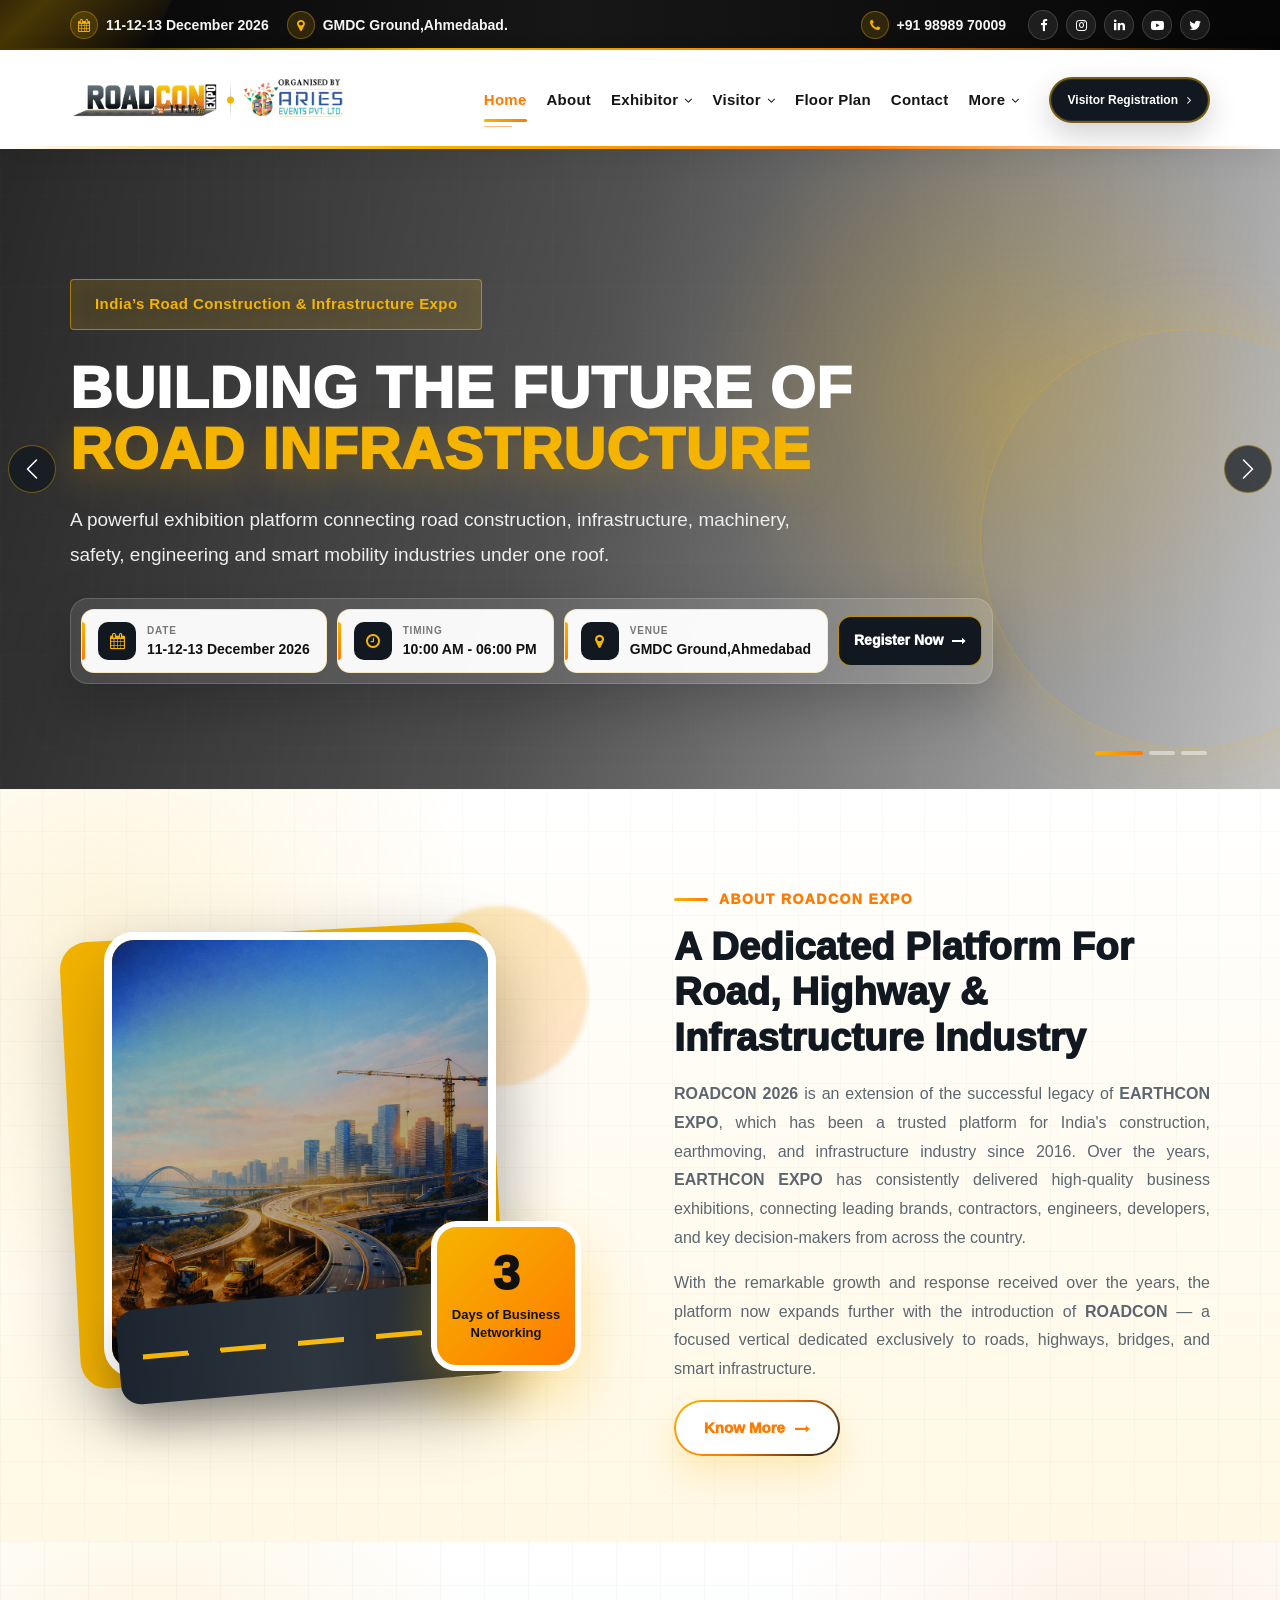
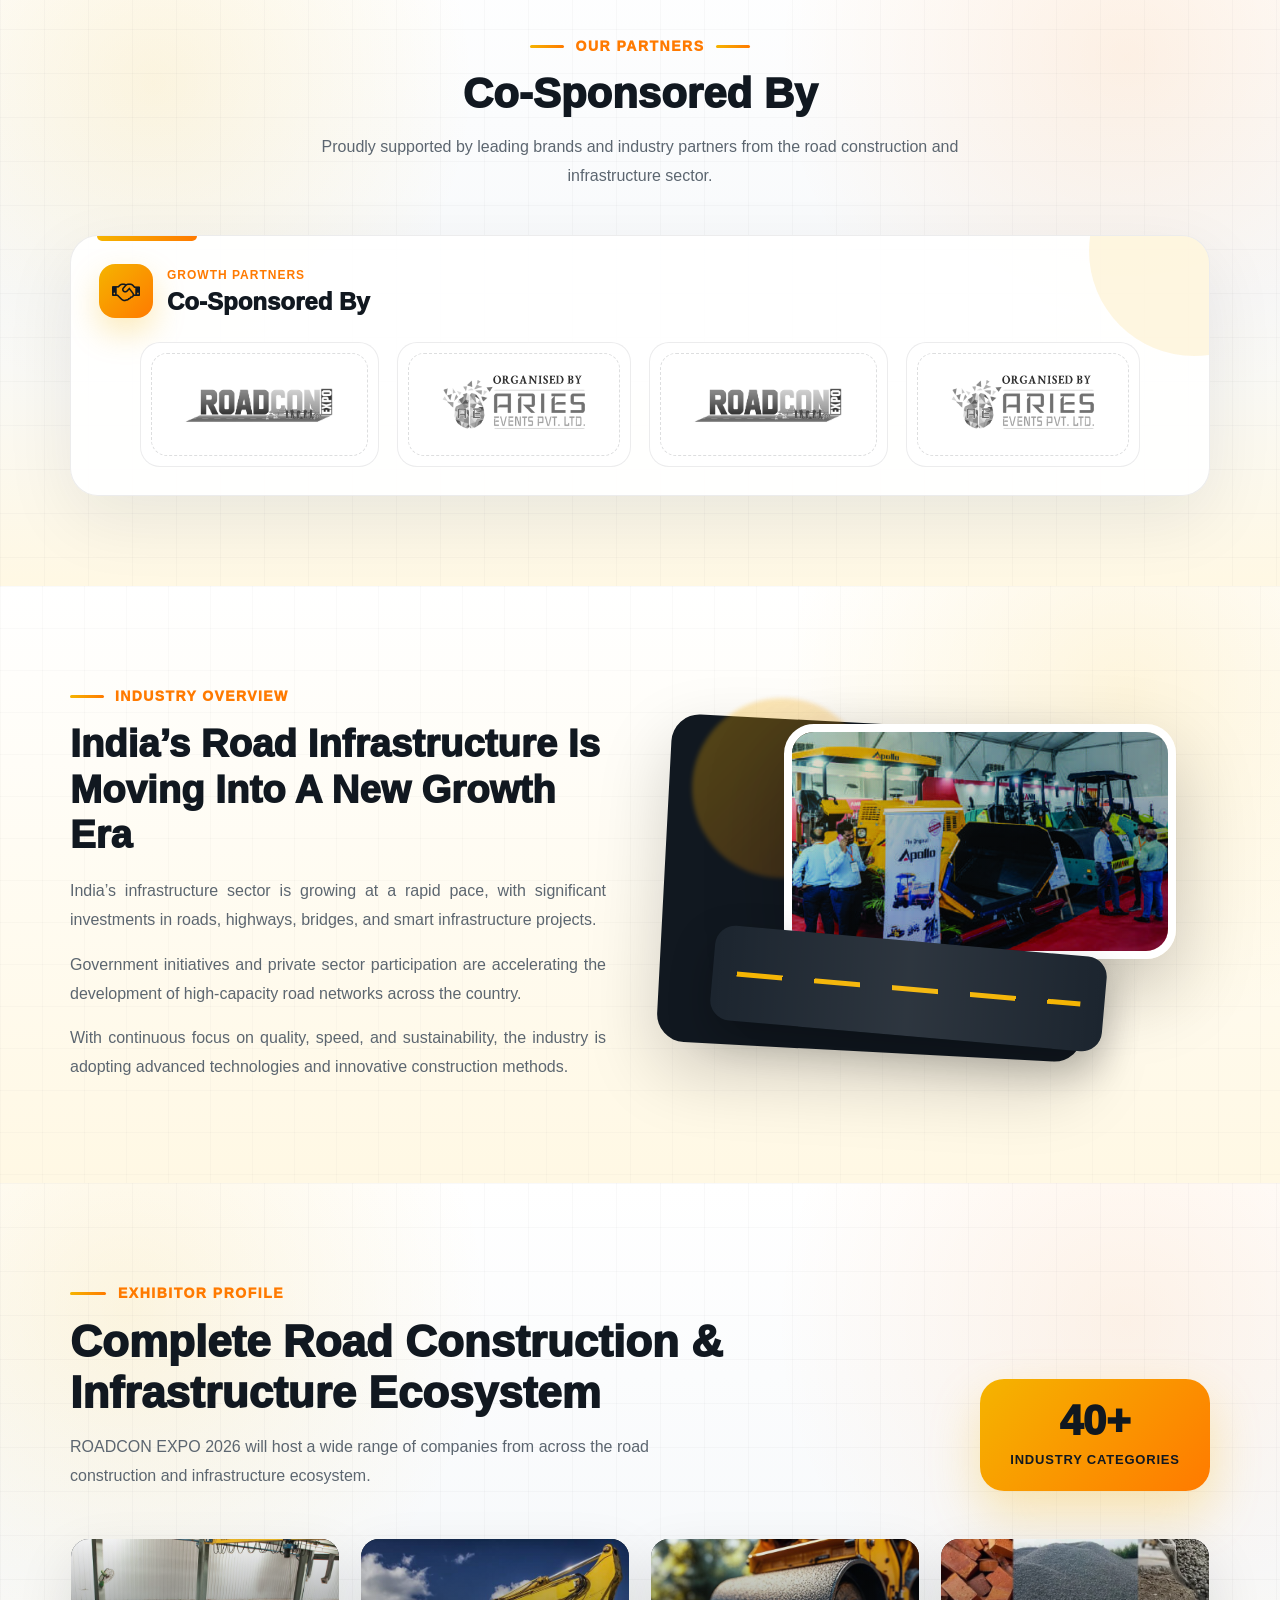
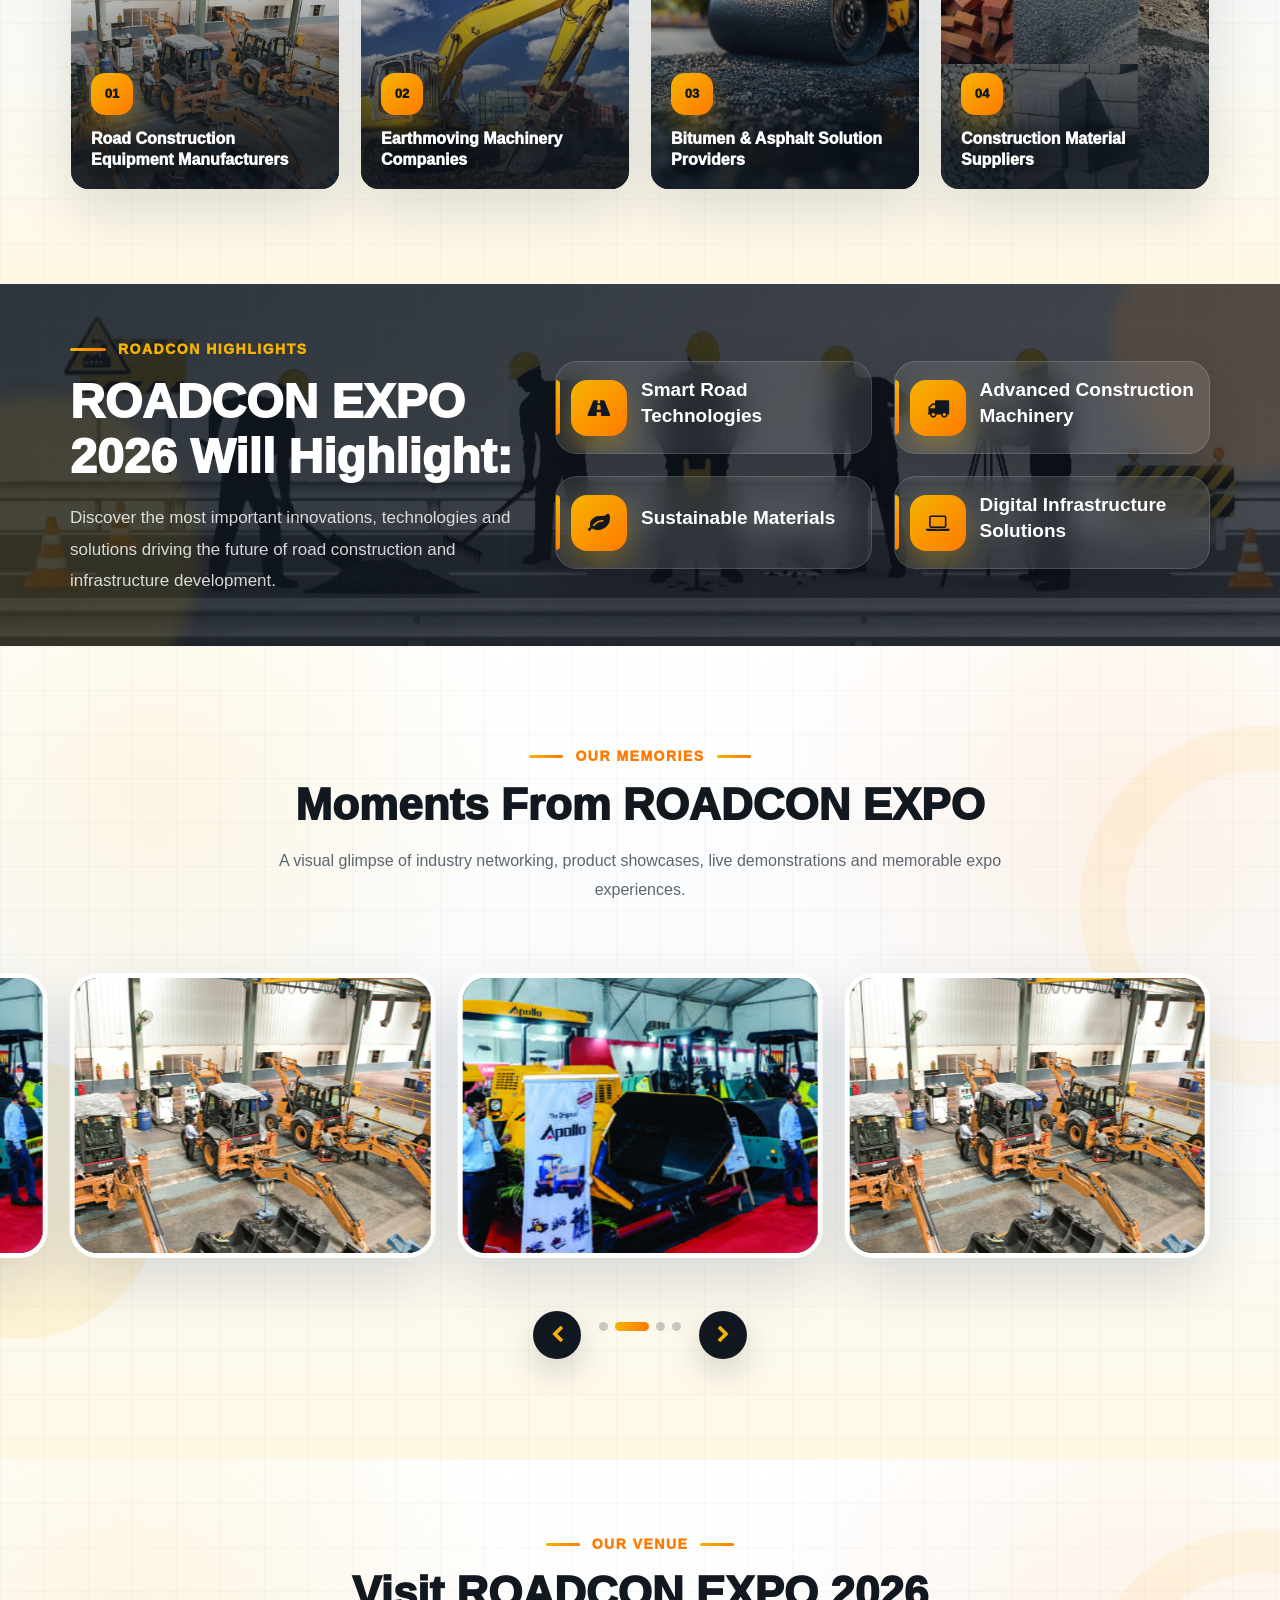
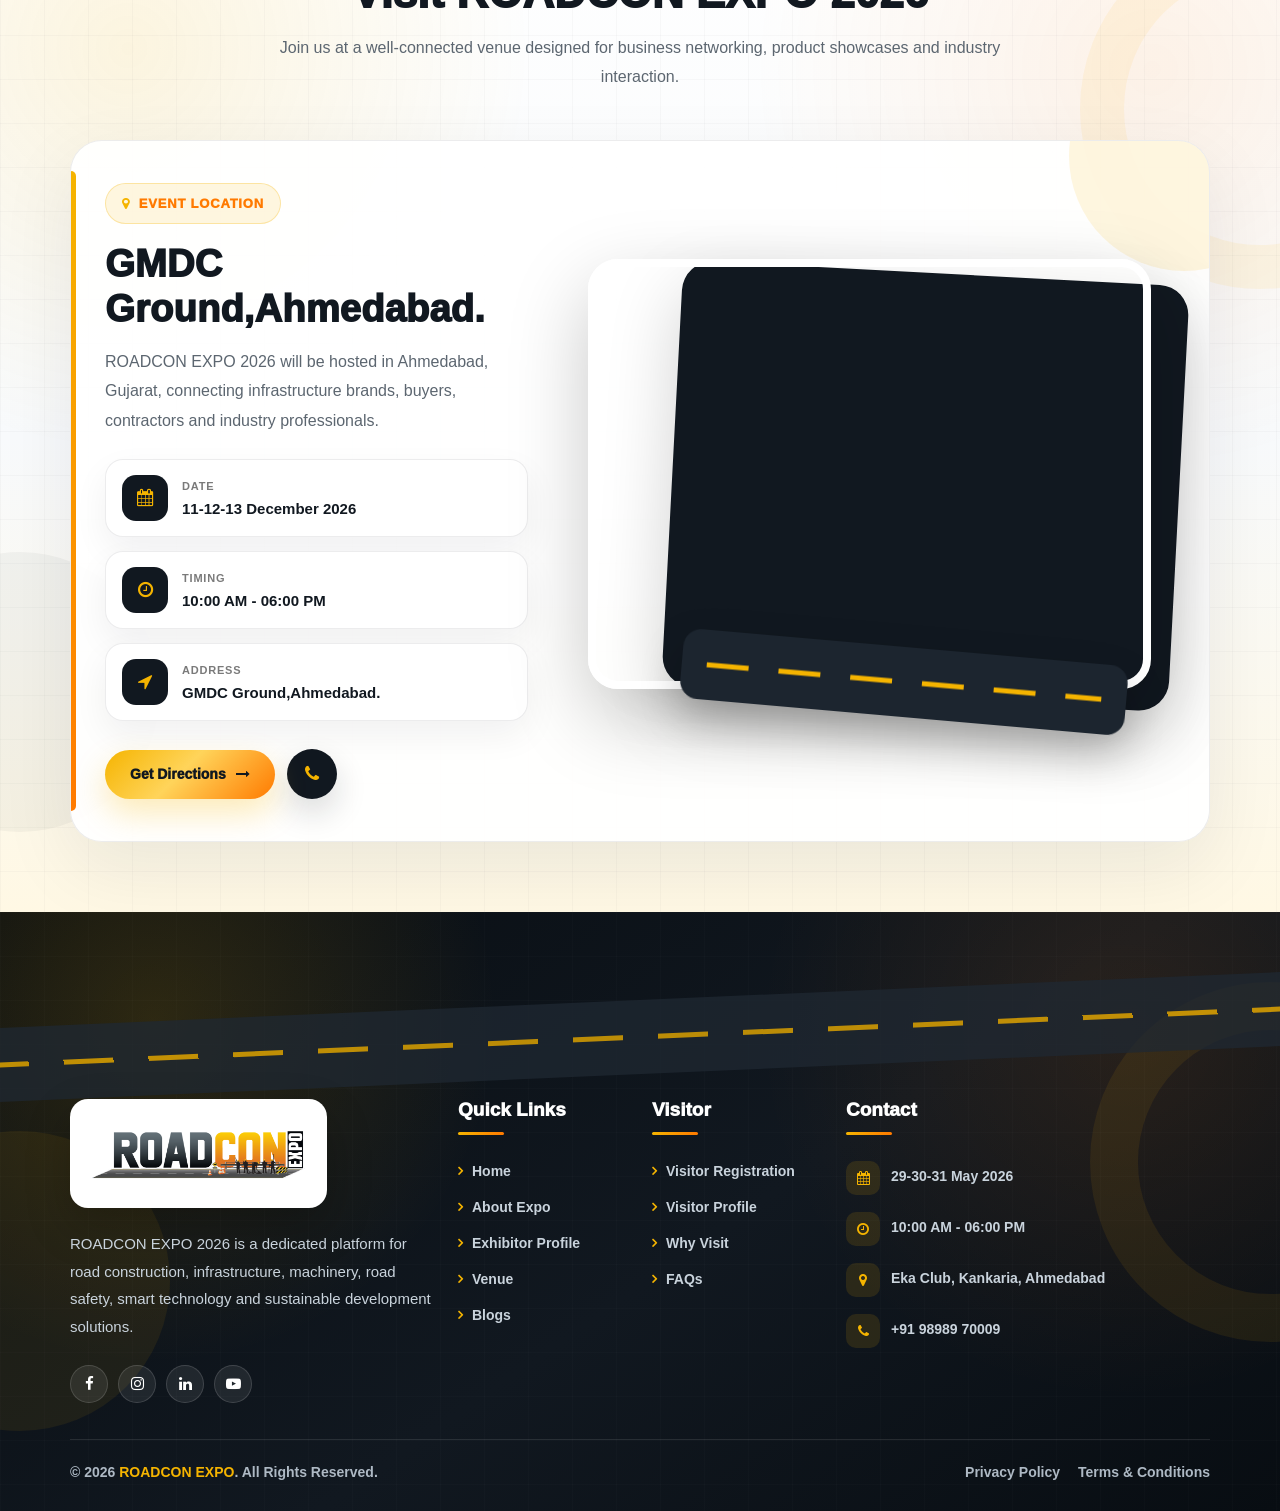
==== commit 85383911: "design the internal pages." ====
--- a/index.html
+++ b/index.html
@@ -111,7 +111,7 @@
                         </li>
 
                         <li class="nav-item">
-                            <a class="nav-link" href="#">
+                            <a class="nav-link" href="about.html">
                                 <span>About</span>
                             </a>
                         </li>
@@ -124,7 +124,7 @@
 
                             <ul class="dropdown-menu creative-dropdown">
                                 <li>
-                                    <a class="dropdown-item" href="#">
+                                    <a class="dropdown-item" href="become-exhibitor.html">
                                         <i class="fa fa-briefcase"></i>
                                         <div>
                                             <strong>Become an Exhibitor</strong>
@@ -134,7 +134,7 @@
                                 </li>
 
                                 <li>
-                                    <a class="dropdown-item" href="#">
+                                    <a class="dropdown-item" href="exhibitor-profile.html">
                                         <i class="fa fa-industry"></i>
                                         <div>
                                             <strong>Exhibitor Profile</strong>
@@ -144,7 +144,7 @@
                                 </li>
 
                                 <li>
-                                    <a class="dropdown-item" href="#">
+                                    <a class="dropdown-item" href="why-exhibit.html">
                                         <i class="fa fa-line-chart"></i>
                                         <div>
                                             <strong>Why Exhibit</strong>
@@ -154,7 +154,7 @@
                                 </li>
 
                                 <li>
-                                    <a class="dropdown-item" href="#">
+                                    <a class="dropdown-item" href="show-program.html">
                                         <i class="fa fa-bullhorn"></i>
                                         <div>
                                             <strong>Show Promotion Program</strong>
@@ -164,7 +164,7 @@
                                 </li>
 
                                 <li>
-                                    <a class="dropdown-item" href="#">
+                                    <a class="dropdown-item" href="exhibitor-login.html">
                                         <i class="fa fa-sign-in"></i>
                                         <div>
                                             <strong>Exhibitor Login</strong>
@@ -183,7 +183,7 @@
 
                             <ul class="dropdown-menu creative-dropdown">
                                 <li>
-                                    <a class="dropdown-item" href="#">
+                                    <a class="dropdown-item" href="become-visitor.html">
                                         <i class="fa fa-user-plus"></i>
                                         <div>
                                             <strong>Be a Visitor</strong>
@@ -193,7 +193,7 @@
                                 </li>
 
                                 <li>
-                                    <a class="dropdown-item" href="#">
+                                    <a class="dropdown-item" href="visitor-profile.html">
                                         <i class="fa fa-users"></i>
                                         <div>
                                             <strong>Visitor Profile</strong>
@@ -212,32 +212,20 @@
                                     </a>
                                 </li>
 
-                                <li>
-                                    <a class="dropdown-item" href="#">
-                                        <i class="fa fa-ticket"></i>
-                                        <div>
-                                            <strong>Visitor Registration</strong>
-                                            <small>Get your visitor pass</small>
-                                        </div>
-                                    </a>
-                                </li>
+                                
                             </ul>
                         </li>
 
                         <li class="nav-item">
-                            <a class="nav-link" href="#">
+                            <a class="nav-link floor-plan-open" href="#">
                                 <span>Floor Plan</span>
                             </a>
                         </li>
 
+                        
+
                         <li class="nav-item">
-                            <a class="nav-link" href="#">
-                                <span>Gallery</span>
-                            </a>
-                        </li>
-
-                        <li class="nav-item">
-                            <a class="nav-link" href="#">
+                            <a class="nav-link" href="contact-us.html">
                                 <span>Contact</span>
                             </a>
                         </li>
@@ -250,7 +238,7 @@
 
                             <ul class="dropdown-menu creative-dropdown small-dropdown">
                                 <li>
-                                    <a class="dropdown-item" href="#">
+                                    <a class="dropdown-item" href="blog.html">
                                         <i class="fa fa-newspaper-o"></i>
                                         <div>
                                             <strong>Blogs</strong>
@@ -260,7 +248,7 @@
                                 </li>
 
                                 <li>
-                                    <a class="dropdown-item" href="#">
+                                    <a class="dropdown-item" href="faqs.html">
                                         <i class="fa fa-question-circle"></i>
                                         <div>
                                             <strong>FAQs</strong>
@@ -1246,8 +1234,8 @@
                             </div>
 
                             <div class="venue-btn-group">
-                                <a href="https://maps.app.goo.gl/WKkEyKgPbodGx1dS9"
-                                    target="_blank" class="venue-direction-btn">
+                                <a href="https://maps.app.goo.gl/WKkEyKgPbodGx1dS9" target="_blank"
+                                    class="venue-direction-btn">
                                     <span>Get Directions</span>
                                     <i class="fa fa-long-arrow-right"></i>
                                 </a>
@@ -1292,138 +1280,209 @@
     </section>
 
     <!-- Footer Section -->
-<footer class="roadcon-footer">
-  <div class="footer-bg-pattern"></div>
-
-  <div class="footer-road-line"></div>
-
-  <div class="container-fluid custom-container">
-    
-    <!-- Footer CTA -->
-    <div class="footer-top-cta" data-aos="fade-up">
-      <div>
-        <span>Ready to be part of ROADCON EXPO?</span>
-        <h3>Connect with the future of road construction & infrastructure.</h3>
-      </div>
-
-      <!-- <a href="#" class="footer-cta-btn">
+    <footer class="roadcon-footer">
+        <div class="footer-bg-pattern"></div>
+
+        <div class="footer-road-line"></div>
+
+        <div class="container-fluid custom-container">
+
+            <!-- Footer CTA -->
+            <div class="footer-top-cta" data-aos="fade-up">
+                <div>
+                    <span>Ready to be part of ROADCON EXPO?</span>
+                    <h3>Connect with the future of road construction & infrastructure.</h3>
+                </div>
+
+                <!-- <a href="#" class="footer-cta-btn">
         <span>Register Now</span>
         <i class="fa fa-long-arrow-right"></i>
       </a> -->
-    </div>
-
-    <div class="footer-main">
-      <div class="row g-4">
-
-        <!-- Footer About -->
-        <div class="col-lg-4 col-md-6">
-          <div class="footer-widget footer-about">
-            <a href="index.html" class="footer-logo">
-              <img src="assets/images/Roadcon-logo.png" alt="Roadcon Expo Logo">
-            </a>
-
-            <p>
-              ROADCON EXPO 2026 is a dedicated platform for road construction,
-              infrastructure, machinery, road safety, smart technology and
-              sustainable development solutions.
-            </p>
-
-            <div class="footer-social">
-              <a href="https://www.facebook.com/" target="_blank" aria-label="Facebook">
-                <i class="fa fa-facebook"></i>
-              </a>
-
-              <a href="https://www.instagram.com/" target="_blank" aria-label="Instagram">
-                <i class="fa fa-instagram"></i>
-              </a>
-
-              <a href="https://www.linkedin.com/" target="_blank" aria-label="LinkedIn">
-                <i class="fa fa-linkedin"></i>
-              </a>
-
-              <a href="https://www.youtube.com/" target="_blank" aria-label="YouTube">
-                <i class="fa fa-youtube-play"></i>
-              </a>
-            </div>
-          </div>
-        </div>
-
-        <!-- Quick Links -->
-        <div class="col-lg-2 col-md-6">
-          <div class="footer-widget">
-            <h4>Quick Links</h4>
-
-            <ul class="footer-links">
-              <li><a href="index.html">Home</a></li>
-              <li><a href="#about">About Expo</a></li>
-              <li><a href="#exhibitor-profile">Exhibitor Profile</a></li>
-              <li><a href="#venue">Venue</a></li>
-              <li><a href="#">Blogs</a></li>
-            </ul>
-          </div>
-        </div>
-
-        
-
-        <!-- Visitor -->
-        <div class="col-lg-2 col-md-6">
-          <div class="footer-widget">
-            <h4>Visitor</h4>
-
-            <ul class="footer-links">
-              <li><a href="#">Visitor Registration</a></li>
-              <li><a href="#">Visitor Profile</a></li>
-              <li><a href="#">Why Visit</a></li>
-              <li><a href="#">FAQs</a></li>
-              
-            </ul>
-          </div>
-        </div>
-
-        <!-- Contact -->
-        <div class="col-lg-3 col-md-6">
-          <div class="footer-widget footer-contact">
-            <h4>Contact</h4>
-
-            <div class="footer-contact-item">
-              <i class="fa fa-calendar"></i>
-              <span>29-30-31 May 2026</span>
-            </div>
-
-            <div class="footer-contact-item">
-              <i class="fa fa-clock-o"></i>
-              <span>10:00 AM - 06:00 PM</span>
-            </div>
-
-            <div class="footer-contact-item">
-              <i class="fa fa-map-marker"></i>
-              <span>Eka Club, Kankaria, Ahmedabad</span>
-            </div>
-
-            <div class="footer-contact-item">
-              <i class="fa fa-phone"></i>
-              <a href="tel:+919898970009">+91 98989 70009</a>
-            </div>
-          </div>
-        </div>
-
+            </div>
+
+            <div class="footer-main">
+                <div class="row g-4">
+
+                    <!-- Footer About -->
+                    <div class="col-lg-4 col-md-6">
+                        <div class="footer-widget footer-about">
+                            <a href="index.html" class="footer-logo">
+                                <img src="assets/images/Roadcon-logo.png" alt="Roadcon Expo Logo">
+                            </a>
+
+                            <p>
+                                ROADCON EXPO 2026 is a dedicated platform for road construction,
+                                infrastructure, machinery, road safety, smart technology and
+                                sustainable development solutions.
+                            </p>
+
+                            <div class="footer-social">
+                                <a href="https://www.facebook.com/" target="_blank" aria-label="Facebook">
+                                    <i class="fa fa-facebook"></i>
+                                </a>
+
+                                <a href="https://www.instagram.com/" target="_blank" aria-label="Instagram">
+                                    <i class="fa fa-instagram"></i>
+                                </a>
+
+                                <a href="https://www.linkedin.com/" target="_blank" aria-label="LinkedIn">
+                                    <i class="fa fa-linkedin"></i>
+                                </a>
+
+                                <a href="https://www.youtube.com/" target="_blank" aria-label="YouTube">
+                                    <i class="fa fa-youtube-play"></i>
+                                </a>
+                            </div>
+                        </div>
+                    </div>
+
+                    <!-- Quick Links -->
+                    <div class="col-lg-2 col-md-6">
+                        <div class="footer-widget">
+                            <h4>Quick Links</h4>
+
+                            <ul class="footer-links">
+                                <li><a href="index.html">Home</a></li>
+                                <li><a href="about.html">About Expo</a></li>
+                                <li><a href="#exhibitor-profile">Exhibitor Profile</a></li>
+                                <li><a href="#venue">Venue</a></li>
+                                <li><a href="#">Blogs</a></li>
+                            </ul>
+                        </div>
+                    </div>
+
+
+
+                    <!-- Visitor -->
+                    <div class="col-lg-2 col-md-6">
+                        <div class="footer-widget">
+                            <h4>Visitor</h4>
+
+                            <ul class="footer-links">
+                                <li><a href="#">Visitor Registration</a></li>
+                                <li><a href="#">Visitor Profile</a></li>
+                                <li><a href="#">Why Visit</a></li>
+                                <li><a href="#">FAQs</a></li>
+
+                            </ul>
+                        </div>
+                    </div>
+
+                    <!-- Contact -->
+                    <div class="col-lg-3 col-md-6">
+                        <div class="footer-widget footer-contact">
+                            <h4>Contact</h4>
+
+                            <div class="footer-contact-item">
+                                <i class="fa fa-calendar"></i>
+                                <span>29-30-31 May 2026</span>
+                            </div>
+
+                            <div class="footer-contact-item">
+                                <i class="fa fa-clock-o"></i>
+                                <span>10:00 AM - 06:00 PM</span>
+                            </div>
+
+                            <div class="footer-contact-item">
+                                <i class="fa fa-map-marker"></i>
+                                <span>Eka Club, Kankaria, Ahmedabad</span>
+                            </div>
+
+                            <div class="footer-contact-item">
+                                <i class="fa fa-phone"></i>
+                                <a href="tel:+919898970009">+91 98989 70009</a>
+                            </div>
+                        </div>
+                    </div>
+
+                </div>
+            </div>
+
+            <!-- Footer Bottom -->
+            <div class="footer-bottom">
+                <p>
+                    © 2026 <strong>ROADCON EXPO</strong>. All Rights Reserved.
+                </p>
+
+                <div class="footer-bottom-links">
+                    <a href="privacy-policy.html">Privacy Policy</a>
+                    <a href="terms&condition.html">Terms & Conditions</a>
+                </div>
+            </div>
+
+        </div>
+    </footer>
+
+    <!-- Floor Plan Request Modal -->
+<div class="floor-plan-modal" id="floorPlanModal">
+  <div class="floor-plan-modal-overlay"></div>
+
+  <div class="floor-plan-modal-box">
+
+    <button type="button" class="floor-plan-close" id="floorPlanClose">
+      <i class="fa fa-times"></i>
+    </button>
+
+    <div class="floor-plan-modal-header">
+      <div class="floor-plan-header-icon">
+        <i class="fa fa-map-o"></i>
+      </div>
+
+      <div>
+        <span>ROADCON EXPO 2026</span>
+        <h3>Request Floor Plan</h3>
       </div>
     </div>
 
-    <!-- Footer Bottom -->
-    <div class="footer-bottom">
+    <div class="floor-plan-modal-body">
       <p>
-        © 2026 <strong>ROADCON EXPO</strong>. All Rights Reserved.
+        Fill in your details and our team will share the ROADCON EXPO floor plan information with you.
       </p>
 
-      <div class="footer-bottom-links">
-        <a href="#">Privacy Policy</a>
-        <a href="#">Terms & Conditions</a>
-      </div>
+      <form id="floorPlanForm">
+        <div class="row g-3">
+
+          <div class="col-md-6">
+            <div class="floor-form-group">
+              <i class="fa fa-user"></i>
+              <input type="text" class="form-control" placeholder="Your Name*" required>
+            </div>
+          </div>
+
+          <div class="col-md-6">
+            <div class="floor-form-group">
+              <i class="fa fa-building"></i>
+              <input type="text" class="form-control" placeholder="Company Name*" required>
+            </div>
+          </div>
+
+          <div class="col-md-6">
+            <div class="floor-form-group">
+              <i class="fa fa-phone"></i>
+              <input type="tel" class="form-control" placeholder="Phone*" required>
+            </div>
+          </div>
+
+          <div class="col-md-6">
+            <div class="floor-form-group">
+              <i class="fa fa-envelope"></i>
+              <input type="email" class="form-control" placeholder="Email*" required>
+            </div>
+          </div>
+
+          <div class="col-12">
+            <button type="submit" class="floor-submit-btn">
+              <span>Submit Request</span>
+              <i class="fa fa-long-arrow-right"></i>
+            </button>
+          </div>
+
+        </div>
+      </form>
     </div>
 
   </div>
-</footer>
+</div>
 
     <!-- Bootstrap JS -->
     <script src="https://cdn.jsdelivr.net/npm/bootstrap@5.3.3/dist/js/bootstrap.bundle.min.js">
--- a/assets/css/style.css
+++ b/assets/css/style.css
@@ -1675,6 +1675,7 @@
   line-height: 1.8;
   margin-bottom: 16px;
   max-width: 680px;
+  text-align: justify;
 }
 
 .about-highlight-list {
@@ -4446,4 +4447,5651 @@
     justify-content: center;
     flex-wrap: wrap;
   }
+}
+
+/* ================================
+   INNER PAGE BREADCRUMB
+================================ */
+
+.inner-breadcrumb-section {
+  position: relative;
+  min-height: 360px;
+  padding: 95px 0 85px;
+  background:
+    linear-gradient(
+      115deg,
+      rgba(17, 24, 32, 0.94) 0%,
+      rgba(17, 24, 32, 0.86) 48%,
+      rgba(17, 24, 32, 0.62) 100%
+    ),
+    url("../images/breadcrumb.webp");
+  background-size: cover;
+  background-position: center;
+  background-repeat: no-repeat;
+  overflow: hidden;
+  display: flex;
+  align-items: center;
+}
+
+/* .breadcrumb-bg-pattern {
+  position: absolute;
+  inset: 0;
+  background-image:
+    linear-gradient(rgba(255, 255, 255, 0.035) 1px, transparent 1px),
+    linear-gradient(90deg, rgba(255, 255, 255, 0.035) 1px, transparent 1px);
+  background-size: 46px 46px;
+  opacity: 0.52;
+  pointer-events: none;
+} */
+
+.inner-breadcrumb-section::before {
+  content: "";
+  position: absolute;
+  right: -130px;
+  top: -110px;
+  width: 340px;
+  height: 340px;
+  border-radius: 50%;
+  border: 45px solid rgba(245, 180, 0, 0.08);
+}
+
+.inner-breadcrumb-section::after {
+  content: "";
+  position: absolute;
+  left: -120px;
+  bottom: -135px;
+  width: 320px;
+  height: 320px;
+  border-radius: 50%;
+  background: rgba(245, 180, 0, 0.08);
+  filter: blur(4px);
+}
+
+.breadcrumb-road-shape {
+  position: absolute;
+  left: -8%;
+  right: -8%;
+  bottom: -30px;
+  height: 105px;
+  background: #202a34;
+  transform: rotate(-2.5deg);
+  opacity: 0.88;
+  z-index: 1;
+}
+
+.breadcrumb-road-shape::before {
+  content: "";
+  position: absolute;
+  left: 90px;
+  right: 90px;
+  top: 50%;
+  height: 5px;
+  transform: translateY(-50%);
+  background: repeating-linear-gradient(
+    90deg,
+    var(--primary-color) 0,
+    var(--primary-color) 52px,
+    transparent 52px,
+    transparent 88px
+  );
+}
+
+.breadcrumb-road-shape::after {
+  content: "";
+  position: absolute;
+  inset: 0;
+  background: linear-gradient(
+    90deg,
+    transparent,
+    rgba(255, 255, 255, 0.07),
+    transparent
+  );
+  animation: breadcrumbRoadMove 4s linear infinite;
+}
+
+@keyframes breadcrumbRoadMove {
+  0% {
+    transform: translateX(-100%);
+  }
+
+  100% {
+    transform: translateX(100%);
+  }
+}
+
+.inner-breadcrumb-section .container-fluid {
+  position: relative;
+  z-index: 3;
+}
+
+.breadcrumb-content {
+  max-width: 780px;
+}
+
+.breadcrumb-tag {
+  display: inline-flex;
+  align-items: center;
+  gap: 10px;
+  color: var(--primary-color);
+  background: rgba(245, 180, 0, 0.12);
+  border: 1px solid rgba(245, 180, 0, 0.34);
+  padding: 11px 18px;
+  border-radius: 50px;
+  font-size: 13px;
+  font-weight: 950;
+  text-transform: uppercase;
+  letter-spacing: 1px;
+  margin-bottom: 20px;
+  backdrop-filter: blur(8px);
+}
+
+.breadcrumb-tag i {
+  width: 30px;
+  height: 30px;
+  background: linear-gradient(135deg, var(--primary-color), var(--secondary-color));
+  color: #111820;
+  border-radius: 50%;
+  display: inline-flex;
+  align-items: center;
+  justify-content: center;
+}
+
+.breadcrumb-content h1 {
+  color: #ffffff;
+  font-size: clamp(42px, 6vw, 72px);
+  font-weight: 950;
+  line-height: 1.05;
+  text-transform: uppercase;
+  margin-bottom: 24px;
+  letter-spacing: 1px;
+}
+
+.breadcrumb-nav {
+  display: inline-flex;
+  align-items: center;
+  flex-wrap: wrap;
+  gap: 11px;
+  padding: 13px 18px;
+  border-radius: 50px;
+  background: rgba(255, 255, 255, 0.10);
+  border: 1px solid rgba(255, 255, 255, 0.14);
+  backdrop-filter: blur(12px);
+}
+
+.breadcrumb-nav a,
+.breadcrumb-nav span {
+  color: rgba(255, 255, 255, 0.84);
+  font-size: 14px;
+  font-weight: 800;
+  display: inline-flex;
+  align-items: center;
+  gap: 7px;
+}
+
+.breadcrumb-nav a {
+  transition: all 0.3s ease;
+}
+
+.breadcrumb-nav a:hover {
+  color: var(--primary-color);
+}
+
+.breadcrumb-separator i {
+  color: var(--primary-color);
+  font-size: 13px;
+}
+
+
+
+/* ================================
+   RESPONSIVE BREADCRUMB
+================================ */
+
+@media (max-width: 1199px) {
+  
+
+  .breadcrumb-content {
+    max-width: 640px;
+  }
+}
+
+@media (max-width: 991px) {
+  .inner-breadcrumb-section {
+    min-height: auto;
+    padding: 80px 0 95px;
+  }
+
+  
+
+  .breadcrumb-content {
+    max-width: 100%;
+  }
+}
+
+@media (max-width: 767px) {
+  .inner-breadcrumb-section {
+    padding: 65px 0 85px;
+  }
+
+  .breadcrumb-content h1 {
+    font-size: 38px;
+  }
+
+  .breadcrumb-tag {
+    font-size: 12px;
+    padding: 10px 14px;
+  }
+
+  .breadcrumb-tag i {
+    width: 27px;
+    height: 27px;
+  }
+
+  .breadcrumb-nav {
+    border-radius: 18px;
+    padding: 12px 14px;
+  }
+
+
+  .breadcrumb-road-shape {
+    height: 82px;
+  }
+}
+
+/* ================================
+   WHY ROADCON EXPO SECTION
+================================ */
+
+.why-roadcon-section {
+  position: relative;
+  padding: 80px 0;
+  background:
+    linear-gradient(180deg, #ffffff 0%, #f8fafc 55%, #fff8e4 100%);
+  overflow: hidden;
+}
+
+.why-roadcon-pattern {
+  position: absolute;
+  inset: 0;
+  background-image:
+    linear-gradient(rgba(17, 24, 32, 0.035) 1px, transparent 1px),
+    linear-gradient(90deg, rgba(17, 24, 32, 0.035) 1px, transparent 1px);
+  background-size: 44px 44px;
+  opacity: 0.8;
+  pointer-events: none;
+}
+
+.why-roadcon-section::before {
+  content: "";
+  position: absolute;
+  right: -130px;
+  top: 60px;
+  width: 320px;
+  height: 320px;
+  border-radius: 50%;
+  border: 42px solid rgba(245, 180, 0, 0.08);
+}
+
+.why-roadcon-section::after {
+  content: "";
+  position: absolute;
+  left: -110px;
+  bottom: 50px;
+  width: 260px;
+  height: 260px;
+  border-radius: 50%;
+  background: rgba(245, 180, 0, 0.08);
+}
+
+.why-roadcon-section .container-fluid {
+  position: relative;
+  z-index: 2;
+}
+
+.why-roadcon-box {
+  position: relative;
+  overflow: hidden;
+  padding: 42px;
+  border-radius: 30px;
+  background: rgba(255, 255, 255, 0.92);
+  border: 1px solid rgba(17, 24, 32, 0.08);
+  box-shadow: 0 26px 70px rgba(17, 24, 32, 0.08);
+}
+
+.why-roadcon-box::before {
+  content: "";
+  position: absolute;
+  right: 0;
+  top: 0;
+  width: 360px;
+  height: 78px;
+  background: repeating-linear-gradient(
+    -45deg,
+    #111820 0,
+    #111820 22px,
+    var(--primary-color) 22px,
+    var(--primary-color) 44px
+  );
+  clip-path: polygon(14% 0, 100% 0, 100% 100%, 0 100%);
+}
+
+.why-roadcon-title {
+  position: relative;
+  z-index: 2;
+  display: inline-flex;
+  align-items: center;
+  gap: 10px;
+  margin-bottom: 26px;
+  padding: 14px 24px;
+  border-radius: 0 18px 18px 0;
+  background: #111820;
+  color: #ffffff;
+}
+
+.why-roadcon-title::before {
+  content: "";
+  position: absolute;
+  left: -42px;
+  top: 0;
+  bottom: 0;
+  width: 42px;
+  background: linear-gradient(135deg, var(--primary-color), var(--secondary-color));
+}
+
+.why-roadcon-title span {
+  color: #ffffff;
+  font-size: 22px;
+  font-weight: 900;
+}
+
+.why-roadcon-title h2 {
+  margin: 0;
+  color: var(--primary-color);
+  font-size: clamp(26px, 3vw, 38px);
+  font-weight: 950;
+  line-height: 1;
+}
+
+.why-roadcon-text {
+  position: relative;
+  z-index: 2;
+  max-width: 1050px;
+}
+
+.why-roadcon-text p {
+  position: relative;
+  color: #4f5b66;
+  font-size: 16px;
+  line-height: 1.55;
+  margin-bottom: 7px;
+  padding-left: 22px;
+}
+
+.why-roadcon-text p::before {
+  content: "";
+  position: absolute;
+  left: 0;
+  top: 7px;
+  width: 8px;
+  height: 8px;
+  border-radius: 50%;
+  background: linear-gradient(135deg, var(--primary-color), var(--secondary-color));
+}
+
+.why-roadcon-text p:last-child {
+  margin-bottom: 0;
+}
+
+.why-roadcon-text strong {
+  color: var(--secondary-color);
+  font-weight: 950;
+}
+
+/* Responsive */
+
+@media (max-width: 991px) {
+  .why-roadcon-section {
+    padding: 70px 0;
+  }
+
+  .why-roadcon-box {
+    padding: 34px;
+  }
+
+  .why-roadcon-box::before {
+    width: 250px;
+    height: 64px;
+  }
+}
+
+@media (max-width: 767px) {
+  .why-roadcon-section {
+    padding: 55px 0;
+  }
+
+  .why-roadcon-box {
+    padding: 24px;
+    border-radius: 22px;
+  }
+
+  .why-roadcon-box::before {
+    display: none;
+  }
+
+  .why-roadcon-title {
+    padding: 13px 18px;
+    margin-bottom: 22px;
+  }
+
+  .why-roadcon-title span {
+    font-size: 18px;
+  }
+
+  .why-roadcon-title h2 {
+    font-size: 26px;
+  }
+
+  .why-roadcon-text p {
+    font-size: 15px;
+    line-height: 1.75;
+  }
+}
+
+/* ================================
+   BECOME EXHIBITOR PAGE
+================================ */
+
+.become-exhibitor-section {
+  position: relative;
+  padding: 95px 0;
+  background:
+    radial-gradient(circle at 12% 18%, rgba(245, 180, 0, 0.12), transparent 28%),
+    radial-gradient(circle at 88% 20%, rgba(255, 122, 0, 0.08), transparent 28%),
+    linear-gradient(180deg, #ffffff 0%, #f8fafc 58%, #fff8e4 100%);
+  overflow: hidden;
+}
+
+.exhibitor-form-pattern {
+  position: absolute;
+  inset: 0;
+  background-image:
+    linear-gradient(rgba(17, 24, 32, 0.035) 1px, transparent 1px),
+    linear-gradient(90deg, rgba(17, 24, 32, 0.035) 1px, transparent 1px);
+  background-size: 44px 44px;
+  opacity: 0.75;
+  pointer-events: none;
+}
+
+.become-exhibitor-section::before {
+  content: "";
+  position: absolute;
+  right: -150px;
+  top: 80px;
+  width: 340px;
+  height: 340px;
+  border-radius: 50%;
+  border: 45px solid rgba(245, 180, 0, 0.08);
+}
+
+.become-exhibitor-section::after {
+  content: "";
+  position: absolute;
+  left: -120px;
+  bottom: 70px;
+  width: 270px;
+  height: 270px;
+  border-radius: 50%;
+  background: rgba(245, 180, 0, 0.08);
+}
+
+.become-exhibitor-section .container-fluid {
+  position: relative;
+  z-index: 2;
+}
+
+.exhibitor-form-wrapper {
+  position: relative;
+  padding: 42px;
+  border-radius: 34px;
+  background: rgba(255, 255, 255, 0.90);
+  border: 1px solid rgba(17, 24, 32, 0.08);
+  box-shadow: 0 28px 80px rgba(17, 24, 32, 0.08);
+  overflow: hidden;
+}
+
+.exhibitor-form-wrapper::before {
+  content: "";
+  position: absolute;
+  right: 0;
+  top: 0;
+  width: 340px;
+  height: 76px;
+  background: repeating-linear-gradient(
+    -45deg,
+    #111820 0,
+    #111820 22px,
+    var(--primary-color) 22px,
+    var(--primary-color) 44px
+  );
+  clip-path: polygon(14% 0, 100% 0, 100% 100%, 0 100%);
+  opacity: 0.95;
+}
+
+/* ================================
+   EXHIBITOR LEFT PANEL
+================================ */
+
+.exhibitor-left-panel {
+  position: relative;
+  overflow: hidden;
+  min-height: 565px;
+  padding: 34px;
+  border-radius: 32px;
+  background:
+    linear-gradient(145deg, rgba(17, 24, 32, 0.98), rgba(17, 24, 32, 0.90));
+  color: #ffffff;
+  box-shadow: 0 28px 75px rgba(17, 24, 32, 0.20);
+}
+
+.exhibitor-left-panel::before {
+  content: "";
+  position: absolute;
+  right: -95px;
+  top: -95px;
+  width: 240px;
+  height: 240px;
+  border-radius: 50%;
+  background: rgba(245, 180, 0, 0.16);
+}
+
+.exhibitor-left-panel::after {
+  content: "";
+  position: absolute;
+  left: -120px;
+  bottom: -125px;
+  width: 310px;
+  height: 310px;
+  border-radius: 50%;
+  border: 48px solid rgba(245, 180, 0, 0.08);
+}
+
+.exhibitor-panel-top,
+.exhibitor-benefit-list,
+.exhibitor-panel-bottom {
+  position: relative;
+  z-index: 2;
+}
+
+.exhibitor-panel-top {
+  margin-bottom: 30px;
+}
+
+.exhibitor-panel-top span {
+  display: inline-flex;
+  align-items: center;
+  color: var(--primary-color);
+  font-size: 13px;
+  font-weight: 950;
+  text-transform: uppercase;
+  letter-spacing: 1.3px;
+  margin-bottom: 14px;
+}
+
+.exhibitor-panel-top span::before {
+  content: "";
+  width: 34px;
+  height: 3px;
+  background: linear-gradient(90deg, var(--primary-color), var(--secondary-color));
+  border-radius: 30px;
+  margin-right: 11px;
+}
+
+.exhibitor-panel-top h3 {
+  color: #ffffff;
+  font-size: clamp(28px, 3vw, 35px);
+  font-weight: 950;
+  line-height: 1.15;
+  margin-bottom: 16px;
+}
+
+.exhibitor-panel-top p {
+  color: #c9d3dc;
+  font-size: 15px;
+  line-height: 1.85;
+  margin: 0;
+}
+
+/* Benefit List */
+
+.exhibitor-benefit-list {
+  display: grid;
+  gap: 15px;
+  margin-top: 28px;
+}
+
+.exhibitor-benefit-item {
+  display: flex;
+  align-items: flex-start;
+  gap: 14px;
+  padding: 16px;
+  border-radius: 18px;
+  background: rgba(255, 255, 255, 0.075);
+  border: 1px solid rgba(255, 255, 255, 0.11);
+  transition: all 0.35s ease;
+}
+
+.exhibitor-benefit-item:hover {
+  transform: translateX(7px);
+  border-color: rgba(245, 180, 0, 0.35);
+  background: rgba(255, 255, 255, 0.11);
+}
+
+.benefit-icon {
+  width: 48px;
+  height: 48px;
+  min-width: 48px;
+  border-radius: 15px;
+  background: linear-gradient(135deg, var(--primary-color), var(--secondary-color));
+  color: #111820;
+  display: inline-flex;
+  align-items: center;
+  justify-content: center;
+  font-size: 20px;
+  box-shadow: 0 14px 32px rgba(245, 180, 0, 0.26);
+}
+
+.exhibitor-benefit-item h5 {
+  color: #ffffff;
+  font-size: 16px;
+  font-weight: 950;
+  line-height: 1.3;
+  margin: 0 0 5px;
+}
+
+.exhibitor-benefit-item p {
+  color: #c9d3dc;
+  font-size: 13px;
+  line-height: 1.6;
+  margin: 0;
+}
+
+/* Bottom Info */
+
+.exhibitor-panel-bottom {
+  display: grid;
+  grid-template-columns: repeat(2, 1fr);
+  gap: 14px;
+  margin-top: 30px;
+}
+
+.exhibitor-panel-bottom div {
+  position: relative;
+  overflow: hidden;
+  padding: 18px 16px;
+  border-radius: 18px;
+  background:
+    linear-gradient(135deg, var(--primary-color), var(--secondary-color));
+  color: #111820;
+  box-shadow: 0 18px 40px rgba(245, 180, 0, 0.22);
+}
+
+.exhibitor-panel-bottom div::before {
+  content: "";
+  position: absolute;
+  right: -28px;
+  bottom: -35px;
+  width: 90px;
+  height: 90px;
+  border-radius: 50%;
+  background: rgba(255, 255, 255, 0.22);
+}
+
+.exhibitor-panel-bottom strong {
+  position: relative;
+  z-index: 2;
+  display: block;
+  font-size: 24px;
+  font-weight: 950;
+  line-height: 1.1;
+  margin-bottom: 5px;
+}
+
+.exhibitor-panel-bottom span {
+  position: relative;
+  z-index: 2;
+  display: block;
+  font-size: 12px;
+  font-weight: 900;
+  text-transform: uppercase;
+  letter-spacing: 0.8px;
+}
+
+/* Responsive */
+
+@media (max-width: 991px) {
+  .exhibitor-left-panel {
+    min-height: auto;
+  }
+}
+
+@media (max-width: 767px) {
+  .exhibitor-left-panel {
+    padding: 24px;
+    border-radius: 24px;
+  }
+
+  .exhibitor-panel-top h3 {
+    font-size: 28px;
+  }
+
+  .exhibitor-panel-top p {
+    font-size: 14px;
+  }
+
+  .exhibitor-benefit-item {
+    padding: 14px;
+  }
+
+  .benefit-icon {
+    width: 44px;
+    height: 44px;
+    min-width: 44px;
+    font-size: 18px;
+  }
+
+  .exhibitor-panel-bottom {
+    grid-template-columns: 1fr;
+  }
+}
+/* Form Card */
+
+.exhibitor-form-card {
+  position: relative;
+  z-index: 3;
+  padding: 34px;
+  border-radius: 30px;
+  background: #ffffff;
+  border: 1px solid rgba(245, 180, 0, 0.28);
+  box-shadow: 0 26px 70px rgba(17, 24, 32, 0.10);
+}
+
+.exhibitor-form-card::before {
+  content: "";
+  position: absolute;
+  left: 0;
+  top: 34px;
+  bottom: 34px;
+  width: 5px;
+  border-radius: 0 30px 30px 0;
+  background: linear-gradient(var(--primary-color), var(--secondary-color));
+}
+
+.form-title {
+  margin-bottom: 28px;
+}
+
+.form-title span {
+  display: inline-flex;
+  align-items: center;
+  color: var(--secondary-color);
+  font-size: 13px;
+  font-weight: 950;
+  text-transform: uppercase;
+  letter-spacing: 1.4px;
+  margin-bottom: 10px;
+}
+
+.form-title span::before {
+  content: "";
+  width: 34px;
+  height: 3px;
+  background: linear-gradient(90deg, var(--primary-color), var(--secondary-color));
+  border-radius: 30px;
+  margin-right: 11px;
+}
+
+.form-title h2 {
+  margin: 0;
+  color: #111820;
+  font-size: clamp(30px, 3vw, 42px);
+  font-weight: 950;
+  line-height: 1.15;
+}
+
+/* Form Inputs */
+
+.form-group {
+  position: relative;
+}
+
+.form-group i {
+  position: absolute;
+  left: 17px;
+  top: 50%;
+  transform: translateY(-50%);
+  color: var(--secondary-color);
+  font-size: 15px;
+  z-index: 2;
+}
+
+.textarea-group i {
+  top: 22px;
+  transform: none;
+}
+
+.exhibitor-form-card .form-control {
+  width: 100%;
+  height: 52px;
+  border-radius: 14px;
+  border: 1px solid rgba(17, 24, 32, 0.12);
+  background: #f8fafc;
+  color: #111820;
+  font-size: 14px;
+  font-weight: 700;
+  padding: 12px 16px 12px 45px;
+  box-shadow: none;
+  transition: all 0.3s ease;
+}
+
+.exhibitor-form-card textarea.form-control {
+  height: auto;
+  resize: vertical;
+  min-height: 130px;
+  padding-top: 15px;
+}
+
+.exhibitor-form-card .form-control::placeholder {
+  color: #6d7782;
+  opacity: 1;
+}
+
+.exhibitor-form-card .form-control:focus {
+  background: #ffffff;
+  border-color: rgba(245, 180, 0, 0.65);
+  box-shadow: 0 0 0 4px rgba(245, 180, 0, 0.12);
+}
+
+/* Captcha */
+
+.captcha-box {
+  display: inline-flex;
+  align-items: center;
+  gap: 8px;
+  margin-bottom: 10px;
+}
+
+.captcha-code {
+  display: inline-flex;
+  align-items: center;
+  gap: 8px;
+  padding: 7px 14px;
+  min-height: 48px;
+  border-radius: 12px;
+  background:
+    repeating-linear-gradient(
+      -20deg,
+      #f0f2f5 0,
+      #f0f2f5 8px,
+      #ffffff 8px,
+      #ffffff 16px
+    );
+  border: 1px solid rgba(17, 24, 32, 0.10);
+}
+
+.captcha-code span {
+  color: #111820;
+  font-size: 24px;
+  font-weight: 950;
+  line-height: 1;
+  letter-spacing: 3px;
+  transform: rotate(-8deg);
+}
+
+.captcha-code span:nth-child(even) {
+  transform: rotate(7deg);
+}
+
+.captcha-refresh {
+  width: 44px;
+  height: 44px;
+  border: none;
+  border-radius: 12px;
+  background: linear-gradient(135deg, var(--primary-color), var(--secondary-color));
+  color: #111820;
+  display: inline-flex;
+  align-items: center;
+  justify-content: center;
+  cursor: pointer;
+  transition: all 0.35s ease;
+}
+
+.captcha-refresh:hover {
+  transform: rotate(90deg);
+}
+
+.captcha-input {
+  max-width: 230px;
+}
+
+/* Submit */
+
+.exhibitor-submit-btn {
+  position: relative;
+  overflow: hidden;
+  min-width: 170px;
+  height: 54px;
+  border: none;
+  border-radius: 50px;
+  background: linear-gradient(135deg, var(--primary-color), var(--secondary-color));
+  color: #111820;
+  font-size: 15px;
+  font-weight: 950;
+  display: inline-flex;
+  align-items: center;
+  justify-content: center;
+  gap: 10px;
+  padding: 0 30px;
+  cursor: pointer;
+  box-shadow: 0 16px 38px rgba(245, 180, 0, 0.28);
+  transition: all 0.35s ease;
+}
+
+.exhibitor-submit-btn::before {
+  content: "";
+  position: absolute;
+  left: -80px;
+  top: 0;
+  width: 55px;
+  height: 100%;
+  background: rgba(255, 255, 255, 0.48);
+  transform: skewX(-22deg);
+  transition: all 0.55s ease;
+}
+
+.exhibitor-submit-btn span,
+.exhibitor-submit-btn i {
+  position: relative;
+  z-index: 2;
+}
+
+.exhibitor-submit-btn:hover {
+  transform: translateY(-3px);
+  box-shadow: 0 22px 48px rgba(245, 180, 0, 0.38);
+}
+
+.exhibitor-submit-btn:hover::before {
+  left: 125%;
+}
+
+.exhibitor-submit-btn i {
+  transition: all 0.35s ease;
+}
+
+.exhibitor-submit-btn:hover i {
+  transform: translateX(5px);
+}
+
+/* Responsive */
+
+@media (max-width: 1199px) {
+  .exhibitor-form-wrapper {
+    padding: 34px;
+  }
+
+  .visual-main-box {
+    width: 340px;
+    height: 340px;
+  }
+}
+
+@media (max-width: 991px) {
+  .become-exhibitor-section {
+    padding: 75px 0;
+  }
+
+  .exhibitor-form-wrapper::before {
+    display: none;
+  }
+
+  .exhibitor-form-visual {
+    min-height: 420px;
+  }
+}
+
+@media (max-width: 767px) {
+  .become-exhibitor-section {
+    padding: 60px 0;
+  }
+
+  .exhibitor-form-wrapper {
+    padding: 20px;
+    border-radius: 24px;
+  }
+
+  .exhibitor-form-visual {
+    min-height: 360px;
+  }
+
+  .visual-badge {
+    position: relative;
+    left: auto;
+    top: auto;
+    margin-bottom: 18px;
+  }
+
+  .visual-main-box {
+    width: 280px;
+    height: 280px;
+  }
+
+  .expo-booth-card {
+    transform: rotate(4deg) scale(0.78);
+  }
+
+  .visual-floating-card {
+    display: none;
+  }
+
+  .exhibitor-form-card {
+    padding: 24px;
+    border-radius: 24px;
+  }
+
+  .form-title h2 {
+    font-size: 30px;
+  }
+
+  .exhibitor-submit-btn {
+    width: 100%;
+  }
+}
+
+.captcha-error {
+  display: block;
+  margin-top: 6px;
+  color: #d93025;
+  font-size: 12px;
+  font-weight: 800;
+}
+
+.captcha-code span {
+  user-select: none;
+}
+
+/* ================================
+   EXHIBITOR LOGIN PAGE
+================================ */
+
+.exhibitor-login-section {
+  position: relative;
+  padding: 95px 0;
+  background:
+    radial-gradient(circle at 12% 18%, rgba(245, 180, 0, 0.12), transparent 28%),
+    radial-gradient(circle at 88% 20%, rgba(255, 122, 0, 0.08), transparent 28%),
+    linear-gradient(180deg, #ffffff 0%, #f8fafc 58%, #fff8e4 100%);
+  overflow: hidden;
+}
+
+.login-bg-pattern {
+  position: absolute;
+  inset: 0;
+  background-image:
+    linear-gradient(rgba(17, 24, 32, 0.035) 1px, transparent 1px),
+    linear-gradient(90deg, rgba(17, 24, 32, 0.035) 1px, transparent 1px);
+  background-size: 44px 44px;
+  opacity: 0.75;
+  pointer-events: none;
+}
+
+.exhibitor-login-section::before {
+  content: "";
+  position: absolute;
+  right: -150px;
+  top: 80px;
+  width: 340px;
+  height: 340px;
+  border-radius: 50%;
+  border: 45px solid rgba(245, 180, 0, 0.08);
+}
+
+.exhibitor-login-section::after {
+  content: "";
+  position: absolute;
+  left: -120px;
+  bottom: 70px;
+  width: 270px;
+  height: 270px;
+  border-radius: 50%;
+  background: rgba(245, 180, 0, 0.08);
+}
+
+.exhibitor-login-section .container-fluid {
+  position: relative;
+  z-index: 2;
+}
+
+.login-wrapper {
+  position: relative;
+  padding: 42px;
+  border-radius: 34px;
+  background: rgba(255, 255, 255, 0.90);
+  border: 1px solid rgba(17, 24, 32, 0.08);
+  box-shadow: 0 28px 80px rgba(17, 24, 32, 0.08);
+  overflow: hidden;
+}
+
+.login-wrapper::before {
+  content: "";
+  position: absolute;
+  right: 0;
+  top: 0;
+  width: 340px;
+  height: 76px;
+  background: repeating-linear-gradient(
+    -45deg,
+    #111820 0,
+    #111820 22px,
+    var(--primary-color) 22px,
+    var(--primary-color) 44px
+  );
+  clip-path: polygon(14% 0, 100% 0, 100% 100%, 0 100%);
+  opacity: 0.95;
+}
+
+/* ================================
+   LEFT IMAGE PANEL
+================================ */
+
+.login-left-image-panel {
+  position: relative;
+  overflow: hidden;
+  min-height: 545px;
+  padding: 24px;
+  border-radius: 32px;
+  background: #ffffff;
+  border: 1px solid rgba(245, 180, 0, 0.22);
+  box-shadow: 0 28px 75px rgba(17, 24, 32, 0.10);
+  display: flex;
+  align-items: center;
+  justify-content: center;
+}
+
+.login-left-image-panel::before {
+  content: "";
+  position: absolute;
+  right: -85px;
+  top: -85px;
+  width: 220px;
+  height: 220px;
+  border-radius: 50%;
+  background: rgba(245, 180, 0, 0.10);
+}
+
+.login-left-image-panel::after {
+  content: "";
+  position: absolute;
+  left: -100px;
+  bottom: -100px;
+  width: 250px;
+  height: 250px;
+  border-radius: 50%;
+  border: 40px solid rgba(245, 180, 0, 0.08);
+}
+
+.login-left-image-panel img {
+  position: relative;
+  z-index: 2;
+  max-width: 100%;
+  max-height: 460px;
+  width: auto;
+  height: auto;
+  object-fit: contain;
+  display: block;
+}
+
+/* Responsive */
+
+@media (max-width: 991px) {
+  .login-left-image-panel {
+    min-height: 420px;
+  }
+
+  .login-left-image-panel img {
+    max-height: 360px;
+  }
+}
+
+@media (max-width: 767px) {
+  .login-left-image-panel {
+    min-height: 300px;
+    padding: 18px;
+    border-radius: 24px;
+  }
+
+  .login-left-image-panel img {
+    max-height: 260px;
+  }
+}
+
+/* ================================
+   LOGIN FORM CARD
+================================ */
+
+.login-form-card {
+  position: relative;
+  z-index: 3;
+  max-width: 560px;
+  margin-left: auto;
+  padding: 42px;
+  border-radius: 32px;
+  background: #ffffff;
+  border: 1px solid rgba(245, 180, 0, 0.28);
+  box-shadow: 0 28px 75px rgba(17, 24, 32, 0.12);
+}
+
+.login-form-card::before {
+  content: "";
+  position: absolute;
+  left: 0;
+  top: 34px;
+  bottom: 34px;
+  width: 5px;
+  border-radius: 0 30px 30px 0;
+  background: linear-gradient(var(--primary-color), var(--secondary-color));
+}
+
+/* Header */
+
+.login-form-header {
+  text-align: center;
+  margin-bottom: 32px;
+}
+
+.login-user-icon {
+  width: 86px;
+  height: 86px;
+  margin: 0 auto 18px;
+  border-radius: 26px;
+  background:
+    linear-gradient(135deg, var(--primary-color), var(--secondary-color));
+  color: #111820;
+  display: inline-flex;
+  align-items: center;
+  justify-content: center;
+  font-size: 42px;
+  box-shadow: 0 20px 45px rgba(245, 180, 0, 0.28);
+}
+
+.login-form-header span {
+  display: block;
+  color: var(--secondary-color);
+  font-size: 13px;
+  font-weight: 950;
+  text-transform: uppercase;
+  letter-spacing: 1.4px;
+  margin-bottom: 8px;
+}
+
+.login-form-header h3 {
+  margin: 0 0 8px;
+  color: #111820;
+  font-size: 32px;
+  font-weight: 950;
+  line-height: 1.15;
+}
+
+.login-form-header p {
+  margin: 0;
+  color: #66727e;
+  font-size: 14px;
+  font-weight: 700;
+}
+
+/* Input */
+
+.login-form-group {
+  margin-bottom: 20px;
+}
+
+.login-form-group label {
+  display: block;
+  color: #111820;
+  font-size: 14px;
+  font-weight: 900;
+  margin-bottom: 8px;
+}
+
+.login-input-box {
+  position: relative;
+}
+
+.login-input-box i {
+  position: absolute;
+  left: 17px;
+  top: 50%;
+  transform: translateY(-50%);
+  color: var(--secondary-color);
+  font-size: 15px;
+  z-index: 2;
+}
+
+.login-input-box .form-control {
+  width: 100%;
+  height: 54px;
+  border-radius: 15px;
+  border: 1px solid rgba(17, 24, 32, 0.12);
+  background: #f8fafc;
+  color: #111820;
+  font-size: 14px;
+  font-weight: 700;
+  padding: 12px 16px 12px 45px;
+  box-shadow: none;
+  transition: all 0.3s ease;
+}
+
+.login-input-box .form-control::placeholder {
+  color: #75818d;
+}
+
+.login-input-box .form-control:focus {
+  background: #ffffff;
+  border-color: rgba(245, 180, 0, 0.65);
+  box-shadow: 0 0 0 4px rgba(245, 180, 0, 0.12);
+}
+
+/* Options */
+
+.login-form-options {
+  display: flex;
+  align-items: center;
+  justify-content: space-between;
+  gap: 14px;
+  margin: 4px 0 26px;
+}
+
+.remember-box {
+  display: inline-flex;
+  align-items: center;
+  gap: 8px;
+  color: #56616c;
+  font-size: 13px;
+  font-weight: 800;
+  cursor: pointer;
+}
+
+.remember-box input {
+  accent-color: var(--secondary-color);
+}
+
+.login-form-options a {
+  color: var(--secondary-color);
+  font-size: 13px;
+  font-weight: 900;
+  transition: all 0.3s ease;
+}
+
+.login-form-options a:hover {
+  color: #111820;
+}
+
+/* Button */
+
+.login-submit-btn {
+  position: relative;
+  overflow: hidden;
+  width: 100%;
+  height: 56px;
+  border: none;
+  border-radius: 50px;
+  background: linear-gradient(135deg, var(--primary-color), var(--secondary-color));
+  color: #111820;
+  font-size: 15px;
+  font-weight: 950;
+  display: inline-flex;
+  align-items: center;
+  justify-content: center;
+  gap: 10px;
+  cursor: pointer;
+  box-shadow: 0 16px 38px rgba(245, 180, 0, 0.28);
+  transition: all 0.35s ease;
+}
+
+.login-submit-btn::before {
+  content: "";
+  position: absolute;
+  left: -80px;
+  top: 0;
+  width: 55px;
+  height: 100%;
+  background: rgba(255, 255, 255, 0.48);
+  transform: skewX(-22deg);
+  transition: all 0.55s ease;
+}
+
+.login-submit-btn span,
+.login-submit-btn i {
+  position: relative;
+  z-index: 2;
+}
+
+.login-submit-btn:hover {
+  transform: translateY(-3px);
+  box-shadow: 0 22px 48px rgba(245, 180, 0, 0.38);
+}
+
+.login-submit-btn:hover::before {
+  left: 125%;
+}
+
+.login-submit-btn i {
+  transition: all 0.35s ease;
+}
+
+.login-submit-btn:hover i {
+  transform: translateX(5px);
+}
+
+/* ================================
+   RESPONSIVE
+================================ */
+
+@media (max-width: 1199px) {
+  .login-wrapper {
+    padding: 34px;
+  }
+
+  .login-form-card {
+    padding: 36px;
+  }
+}
+
+@media (max-width: 991px) {
+  .exhibitor-login-section {
+    padding: 75px 0;
+  }
+
+  .login-wrapper::before {
+    display: none;
+  }
+
+  .login-left-panel {
+    min-height: auto;
+  }
+
+  .login-form-card {
+    max-width: 100%;
+    margin-left: 0;
+  }
+}
+
+@media (max-width: 767px) {
+  .exhibitor-login-section {
+    padding: 60px 0;
+  }
+
+  .login-wrapper {
+    padding: 20px;
+    border-radius: 24px;
+  }
+
+  .login-left-panel {
+    padding: 24px;
+    border-radius: 24px;
+  }
+
+  .login-left-panel h2 {
+    font-size: 28px;
+  }
+
+  .login-left-panel p {
+    font-size: 14px;
+  }
+
+  .login-form-card {
+    padding: 24px;
+    border-radius: 24px;
+  }
+
+  .login-user-icon {
+    width: 72px;
+    height: 72px;
+    border-radius: 22px;
+    font-size: 34px;
+  }
+
+  .login-form-header h3 {
+    font-size: 28px;
+  }
+
+  .login-form-options {
+    flex-direction: column;
+    align-items: flex-start;
+  }
+}
+
+/* ================================
+   WHY EXHIBIT SECTION
+================================ */
+
+.why-exhibit-section {
+  position: relative;
+  padding: 85px 0;
+  background: linear-gradient(180deg, #ffffff 0%, #f8fafc 55%, #fff8e4 100%);
+  overflow: hidden;
+}
+
+.why-exhibit-pattern {
+  position: absolute;
+  inset: 0;
+  background-image:
+    linear-gradient(rgba(17, 24, 32, 0.035) 1px, transparent 1px),
+    linear-gradient(90deg, rgba(17, 24, 32, 0.035) 1px, transparent 1px);
+  background-size: 44px 44px;
+  opacity: 0.75;
+  pointer-events: none;
+}
+
+.why-exhibit-section::before {
+  content: "";
+  position: absolute;
+  right: -140px;
+  top: 60px;
+  width: 320px;
+  height: 320px;
+  border-radius: 50%;
+  border: 42px solid rgba(245, 180, 0, 0.08);
+}
+
+.why-exhibit-section::after {
+  content: "";
+  position: absolute;
+  left: -100px;
+  bottom: 40px;
+  width: 240px;
+  height: 240px;
+  border-radius: 50%;
+  background: rgba(245, 180, 0, 0.08);
+}
+
+.why-exhibit-section .container-fluid {
+  position: relative;
+  z-index: 2;
+}
+
+.why-exhibit-wrapper {
+  position: relative;
+  overflow: hidden;
+  padding: 42px;
+  border-radius: 30px;
+  background: rgba(255, 255, 255, 0.92);
+  border: 1px solid rgba(17, 24, 32, 0.08);
+  box-shadow: 0 26px 70px rgba(17, 24, 32, 0.08);
+}
+
+.why-exhibit-wrapper::before {
+  content: "";
+  position: absolute;
+  right: 0;
+  top: 0;
+  width: 320px;
+  height: 78px;
+  background: repeating-linear-gradient(
+    -45deg,
+    #111820 0,
+    #111820 22px,
+    var(--primary-color) 22px,
+    var(--primary-color) 44px
+  );
+  clip-path: polygon(14% 0, 100% 0, 100% 100%, 0 100%);
+}
+
+.why-exhibit-heading {
+  position: relative;
+  z-index: 2;
+  margin-bottom: 28px;
+}
+
+.why-exhibit-title-box {
+  display: inline-block;
+  padding: 14px 24px;
+  border-radius: 0 18px 18px 0;
+  background: #111820;
+  position: relative;
+}
+
+.why-exhibit-title-box::before {
+  content: "";
+  position: absolute;
+  left: -42px;
+  top: 0;
+  bottom: 0;
+  width: 42px;
+  background: linear-gradient(135deg, var(--primary-color), var(--secondary-color));
+}
+
+.why-exhibit-title-box span {
+  display: block;
+  color: #ffffff;
+  font-size: 14px;
+  font-weight: 950;
+  text-transform: uppercase;
+  letter-spacing: 1.4px;
+  margin-bottom: 5px;
+}
+
+.why-exhibit-title-box h2 {
+  margin: 0;
+  color: var(--primary-color);
+  font-size: clamp(28px, 3vw, 40px);
+  font-weight: 950;
+  line-height: 1.15;
+}
+
+.why-exhibit-content {
+  position: relative;
+  z-index: 2;
+}
+
+/* List */
+
+.why-exhibit-list {
+  display: grid;
+  gap: 16px;
+}
+
+.why-exhibit-item {
+  display: flex;
+  align-items: flex-start;
+  gap: 12px;
+  padding: 17px 18px;
+  border-radius: 18px;
+  background: #ffffff;
+  border: 1px solid rgba(17, 24, 32, 0.08);
+  box-shadow: 0 16px 40px rgba(17, 24, 32, 0.06);
+  transition: all 0.35s ease;
+}
+
+.why-exhibit-item:hover {
+  transform: translateX(8px);
+  border-color: rgba(245, 180, 0, 0.35);
+  box-shadow: 0 22px 48px rgba(17, 24, 32, 0.10);
+}
+
+.why-exhibit-item i {
+  color: var(--primary-color);
+  font-size: 10px;
+  margin-top: 8px;
+  min-width: 10px;
+}
+
+.why-exhibit-item span {
+  color: #111820;
+  font-size: 16px;
+  font-weight: 800;
+  line-height: 1.6;
+}
+
+/* Responsive */
+
+@media (max-width: 991px) {
+  .why-exhibit-section {
+    padding: 70px 0;
+  }
+
+  .why-exhibit-wrapper {
+    padding: 34px;
+  }
+
+  .why-exhibit-wrapper::before {
+    width: 240px;
+    height: 64px;
+  }
+}
+
+@media (max-width: 767px) {
+  .why-exhibit-section {
+    padding: 55px 0;
+  }
+
+  .why-exhibit-wrapper {
+    padding: 22px;
+    border-radius: 22px;
+  }
+
+  .why-exhibit-wrapper::before {
+    display: none;
+  }
+
+  .why-exhibit-title-box {
+    padding: 12px 18px;
+  }
+
+  .why-exhibit-title-box h2 {
+    font-size: 26px;
+  }
+
+  .why-exhibit-item {
+    padding: 15px 16px;
+    border-radius: 16px;
+  }
+
+  .why-exhibit-item span {
+    font-size: 15px;
+    line-height: 1.5;
+  }
+}
+
+/* ================================
+   SHOW PROMOTION PROGRAM
+================================ */
+
+.show-promotion-section {
+  position: relative;
+  padding: 90px 0;
+  background:
+    radial-gradient(circle at 12% 18%, rgba(245, 180, 0, 0.11), transparent 28%),
+    radial-gradient(circle at 90% 18%, rgba(255, 122, 0, 0.08), transparent 28%),
+    linear-gradient(180deg, #ffffff 0%, #f8fafc 55%, #fff8e4 100%);
+  overflow: hidden;
+}
+
+.show-promotion-pattern {
+  position: absolute;
+  inset: 0;
+  background-image:
+    linear-gradient(rgba(17, 24, 32, 0.035) 1px, transparent 1px),
+    linear-gradient(90deg, rgba(17, 24, 32, 0.035) 1px, transparent 1px);
+  background-size: 44px 44px;
+  opacity: 0.75;
+  pointer-events: none;
+}
+
+.show-promotion-section::before {
+  content: "";
+  position: absolute;
+  right: -150px;
+  top: 80px;
+  width: 340px;
+  height: 340px;
+  border-radius: 50%;
+  border: 45px solid rgba(245, 180, 0, 0.08);
+}
+
+.show-promotion-section::after {
+  content: "";
+  position: absolute;
+  left: -120px;
+  bottom: 70px;
+  width: 270px;
+  height: 270px;
+  border-radius: 50%;
+  background: rgba(245, 180, 0, 0.08);
+}
+
+.show-promotion-section .container-fluid {
+  position: relative;
+  z-index: 2;
+}
+
+/* Main Block */
+
+.promotion-block {
+  position: relative;
+  overflow: hidden;
+  padding: 40px;
+  border-radius: 34px;
+  background: rgba(255, 255, 255, 0.92);
+  border: 1px solid rgba(17, 24, 32, 0.08);
+  box-shadow: 0 28px 80px rgba(17, 24, 32, 0.08);
+}
+
+.promotion-block + .promotion-block {
+  margin-top: 34px;
+}
+
+.promotion-block::before {
+  content: "";
+  position: absolute;
+  right: -80px;
+  top: -90px;
+  width: 230px;
+  height: 230px;
+  border-radius: 50%;
+  background: rgba(245, 180, 0, 0.11);
+}
+
+.promotion-block::after {
+  content: "";
+  position: absolute;
+  right: 0;
+  top: 0;
+  width: 300px;
+  height: 70px;
+  background: repeating-linear-gradient(
+    -45deg,
+    #111820 0,
+    #111820 18px,
+    var(--primary-color) 18px,
+    var(--primary-color) 36px
+  );
+  clip-path: polygon(18% 0, 100% 0, 100% 100%, 0 100%);
+  opacity: 0.95;
+}
+
+/* Heading */
+
+.promotion-block-head {
+  position: relative;
+  z-index: 2;
+  display: flex;
+  align-items: center;
+  gap: 16px;
+  margin-bottom: 26px;
+}
+
+.promotion-block-head span {
+  width: 58px;
+  height: 58px;
+  min-width: 58px;
+  border-radius: 18px;
+  background: linear-gradient(135deg, var(--primary-color), var(--secondary-color));
+  color: #111820;
+  display: inline-flex;
+  align-items: center;
+  justify-content: center;
+  font-size: 20px;
+  font-weight: 950;
+  box-shadow: 0 16px 36px rgba(245, 180, 0, 0.26);
+}
+
+.promotion-block-head h2 {
+  margin: 0;
+  color: #111820;
+  font-size: clamp(28px, 3vw, 42px);
+  font-weight: 950;
+  line-height: 1.15;
+  text-transform: uppercase;
+}
+
+.promotion-intro-text {
+  position: relative;
+  z-index: 2;
+  max-width: 1050px;
+  margin-bottom: 32px;
+}
+
+.promotion-intro-text p {
+  color: #4f5b66;
+  font-size: 16px;
+  font-weight: 650;
+  line-height: 1.85;
+  margin-bottom: 10px;
+}
+
+.promotion-intro-text p:last-child {
+  margin-bottom: 0;
+}
+
+/* Industry Layout */
+
+.industry-benefit-layout {
+  position: relative;
+  z-index: 2;
+  display: grid;
+  grid-template-columns: 0.7fr 1.3fr;
+  gap: 26px;
+  align-items: stretch;
+}
+
+.industry-benefit-card {
+  position: relative;
+  overflow: hidden;
+  padding: 30px;
+  border-radius: 28px;
+  background:
+    linear-gradient(145deg, rgba(17, 24, 32, 0.98), rgba(17, 24, 32, 0.90));
+  color: #ffffff;
+}
+
+.industry-benefit-card::before {
+  content: "";
+  position: absolute;
+  right: -47px;
+  bottom: -47px;
+  width: 130px;
+  height: 130px;
+  border-radius: 50%;
+  background: rgba(245, 180, 0, 0.16);
+}
+
+.industry-benefit-card h4 {
+  position: relative;
+  z-index: 2;
+  color: var(--primary-color);
+  font-size: 24px;
+  font-weight: 950;
+  text-transform: uppercase;
+  margin-bottom: 22px;
+}
+
+.industry-benefit-card ul {
+  position: relative;
+  z-index: 2;
+  list-style: none;
+  padding: 0;
+  margin: 0;
+  display: grid;
+  gap: 14px;
+}
+
+.industry-benefit-card li {
+  position: relative;
+  color: #ffffff;
+  font-size: 15px;
+  font-weight: 800;
+  line-height: 1.55;
+  padding-left: 24px;
+}
+
+.industry-benefit-card li::before {
+  content: "";
+  position: absolute;
+  left: 0;
+  top: 9px;
+  width: 9px;
+  height: 9px;
+  border-radius: 50%;
+  background: linear-gradient(135deg, var(--primary-color), var(--secondary-color));
+}
+
+/* Image Grid */
+
+.promotion-image-grid {
+  display: grid;
+  grid-template-columns: 1fr 1fr;
+  gap: 18px;
+}
+
+.promotion-img {
+  position: relative;
+  overflow: hidden;
+  min-height: 230px;
+  border-radius: 26px;
+  border: 5px solid #ffffff;
+  box-shadow: 0 22px 55px rgba(17, 24, 32, 0.12);
+}
+
+.promotion-img.big-img {
+  min-height: 230px;
+}
+
+.promotion-img::before {
+  content: "";
+  position: absolute;
+  inset: 0;
+  background: linear-gradient(180deg, transparent, rgba(17, 24, 32, 0.28));
+  z-index: 1;
+}
+
+.promotion-img img {
+  width: 100%;
+  height: 100%;
+  object-fit: cover;
+  position: absolute;
+  inset: 0;
+  transition: all 0.55s ease;
+}
+
+.promotion-img:hover img {
+  transform: scale(1.08);
+}
+
+/* Technology Block */
+
+.technology-layout {
+  position: relative;
+  z-index: 2;
+  display: grid;
+  grid-template-columns: 1.1fr 0.9fr;
+  gap: 28px;
+  align-items: stretch;
+}
+
+.technology-content {
+  padding: 6px 0;
+}
+
+.technology-list-wrap {
+  display: grid;
+  grid-template-columns: repeat(2, 1fr);
+  gap: 18px;
+  margin-bottom: 28px;
+}
+
+.technology-list {
+  list-style: none;
+  padding: 0;
+  margin: 0;
+  display: grid;
+  gap: 14px;
+}
+
+.technology-list li {
+  position: relative;
+  padding: 15px 16px 15px 42px;
+  border-radius: 16px;
+  background: #ffffff;
+  color: #111820;
+  border: 1px solid rgba(17, 24, 32, 0.08);
+  font-size: 14px;
+  font-weight: 850;
+  line-height: 1.45;
+  box-shadow: 0 14px 36px rgba(17, 24, 32, 0.06);
+  transition: all 0.35s ease;
+}
+
+.technology-list li::before {
+  content: "\f00c";
+  font-family: FontAwesome;
+  position: absolute;
+  left: 14px;
+  top: 15px;
+  width: 20px;
+  height: 20px;
+  border-radius: 7px;
+  background: linear-gradient(135deg, var(--primary-color), var(--secondary-color));
+  color: #111820;
+  display: inline-flex;
+  align-items: center;
+  justify-content: center;
+  font-size: 10px;
+}
+
+.technology-list li:hover {
+  transform: translateY(-4px);
+  border-color: rgba(245, 180, 0, 0.38);
+  box-shadow: 0 20px 45px rgba(17, 24, 32, 0.10);
+}
+
+.technology-note {
+  padding: 22px 24px;
+  border-radius: 22px;
+  background:
+    linear-gradient(135deg, rgba(245, 180, 0, 0.18), rgba(255, 122, 0, 0.08));
+  border: 1px solid rgba(245, 180, 0, 0.25);
+}
+
+.technology-note p {
+  color: #4f5b66;
+  font-size: 15px;
+  font-weight: 750;
+  line-height: 1.75;
+  margin-bottom: 8px;
+}
+
+.technology-note p:last-child {
+  margin-bottom: 0;
+}
+
+/* Technology Images */
+
+.technology-image-panel {
+  position: relative;
+  min-height: 430px;
+}
+
+.technology-image-panel::before {
+  content: "";
+  position: absolute;
+  inset: 42px 20px 20px 42px;
+  border-radius: 30px;
+  background: #111820;
+  transform: rotate(3deg);
+}
+
+.tech-img-one,
+.tech-img-two,
+.tech-img-three {
+  position: absolute;
+  overflow: hidden;
+  border-radius: 24px;
+  border: 5px solid #ffffff;
+  box-shadow: 0 24px 58px rgba(17, 24, 32, 0.16);
+}
+
+.tech-img-one {
+  left: 0;
+  top: 0;
+  width: 62%;
+  height: 210px;
+  z-index: 3;
+}
+
+.tech-img-two {
+  right: 0;
+  top: 150px;
+  width: 54%;
+  height: 185px;
+  z-index: 4;
+}
+
+.tech-img-three {
+  left: 45px;
+  bottom: 80px;
+  width: 68%;
+  height: 190px;
+  z-index: 3;
+}
+
+.tech-img-one img,
+.tech-img-two img,
+.tech-img-three img {
+  width: 100%;
+  height: 100%;
+  object-fit: cover;
+  transition: all 0.55s ease;
+}
+
+.tech-img-one:hover img,
+.tech-img-two:hover img,
+.tech-img-three:hover img {
+  transform: scale(1.08);
+}
+
+/* Responsive */
+
+@media (max-width: 1199px) {
+  .promotion-block {
+    padding: 34px;
+  }
+
+  .technology-list-wrap {
+    grid-template-columns: 1fr;
+  }
+}
+
+@media (max-width: 991px) {
+  .show-promotion-section {
+    padding: 70px 0;
+  }
+
+  .industry-benefit-layout,
+  .technology-layout {
+    grid-template-columns: 1fr;
+  }
+
+  .technology-image-panel {
+    min-height: 430px;
+  }
+}
+
+@media (max-width: 767px) {
+  .show-promotion-section {
+    padding: 55px 0;
+  }
+
+  .promotion-block {
+    padding: 22px;
+    border-radius: 24px;
+  }
+
+  .promotion-block::after {
+    display: none;
+  }
+
+  .promotion-block-head {
+    align-items: flex-start;
+  }
+
+  .promotion-block-head span {
+    width: 48px;
+    height: 48px;
+    min-width: 48px;
+    border-radius: 14px;
+    font-size: 17px;
+  }
+
+  .promotion-block-head h2 {
+    font-size: 26px;
+  }
+
+  .promotion-intro-text p {
+    font-size: 15px;
+  }
+
+  .promotion-image-grid {
+    grid-template-columns: 1fr;
+  }
+
+  .promotion-img,
+  .promotion-img.big-img {
+    min-height: 220px;
+  }
+
+  .industry-benefit-card {
+    padding: 24px;
+    border-radius: 22px;
+  }
+
+  .technology-image-panel {
+    min-height: auto;
+    display: grid;
+    gap: 16px;
+  }
+
+  .technology-image-panel::before {
+    display: none;
+  }
+
+  .tech-img-one,
+  .tech-img-two,
+  .tech-img-three {
+    position: relative;
+    left: auto;
+    right: auto;
+    top: auto;
+    bottom: auto;
+    width: 100%;
+    height: 210px;
+  }
+}
+
+/* ================================
+   VISITOR REGISTRATION PAGE
+================================ */
+
+.visitor-registration-section {
+  position: relative;
+  padding: 95px 0;
+  background:
+    radial-gradient(circle at 12% 18%, rgba(245, 180, 0, 0.12), transparent 28%),
+    radial-gradient(circle at 88% 20%, rgba(255, 122, 0, 0.08), transparent 28%),
+    linear-gradient(180deg, #ffffff 0%, #f8fafc 58%, #fff8e4 100%);
+  overflow: hidden;
+}
+
+.visitor-reg-pattern {
+  position: absolute;
+  inset: 0;
+  background-image:
+    linear-gradient(rgba(17, 24, 32, 0.035) 1px, transparent 1px),
+    linear-gradient(90deg, rgba(17, 24, 32, 0.035) 1px, transparent 1px);
+  background-size: 44px 44px;
+  opacity: 0.75;
+  pointer-events: none;
+}
+
+.visitor-registration-section::before {
+  content: "";
+  position: absolute;
+  right: -150px;
+  top: 80px;
+  width: 340px;
+  height: 340px;
+  border-radius: 50%;
+  border: 45px solid rgba(245, 180, 0, 0.08);
+}
+
+.visitor-registration-section::after {
+  content: "";
+  position: absolute;
+  left: -120px;
+  bottom: 70px;
+  width: 270px;
+  height: 270px;
+  border-radius: 50%;
+  background: rgba(245, 180, 0, 0.08);
+}
+
+.visitor-registration-section .container-fluid {
+  position: relative;
+  z-index: 2;
+}
+
+.visitor-reg-wrapper {
+  position: relative;
+  padding: 42px;
+  border-radius: 34px;
+  background: rgba(255, 255, 255, 0.90);
+  border: 1px solid rgba(17, 24, 32, 0.08);
+  box-shadow: 0 28px 80px rgba(17, 24, 32, 0.08);
+  overflow: hidden;
+}
+
+.visitor-reg-wrapper::before {
+  content: "";
+  position: absolute;
+  right: 0;
+  top: 0;
+  width: 340px;
+  height: 76px;
+  background: repeating-linear-gradient(
+    -45deg,
+    #111820 0,
+    #111820 22px,
+    var(--primary-color) 22px,
+    var(--primary-color) 44px
+  );
+  clip-path: polygon(14% 0, 100% 0, 100% 100%, 0 100%);
+  opacity: 0.95;
+}
+
+/* Form Card */
+
+.visitor-form-card {
+  position: relative;
+  z-index: 3;
+  padding: 34px;
+  border-radius: 30px;
+  background: #ffffff;
+  border: 1px solid rgba(245, 180, 0, 0.28);
+  box-shadow: 0 26px 70px rgba(17, 24, 32, 0.10);
+}
+
+.visitor-form-card::before {
+  content: "";
+  position: absolute;
+  left: 0;
+  top: 34px;
+  bottom: 34px;
+  width: 5px;
+  border-radius: 0 30px 30px 0;
+  background: linear-gradient(var(--primary-color), var(--secondary-color));
+}
+
+.visitor-form-title {
+  margin-bottom: 26px;
+}
+
+.visitor-form-title span {
+  display: inline-flex;
+  align-items: center;
+  color: var(--secondary-color);
+  font-size: 13px;
+  font-weight: 950;
+  text-transform: uppercase;
+  letter-spacing: 1.4px;
+  margin-bottom: 10px;
+}
+
+.visitor-form-title span::before {
+  content: "";
+  width: 34px;
+  height: 3px;
+  background: linear-gradient(90deg, var(--primary-color), var(--secondary-color));
+  border-radius: 30px;
+  margin-right: 11px;
+}
+
+.visitor-form-title h2 {
+  margin: 0;
+  color: #111820;
+  font-size: clamp(30px, 3vw, 42px);
+  font-weight: 950;
+  line-height: 1.15;
+}
+
+/* Visitor Type */
+
+.visitor-type-box {
+  display: inline-flex;
+  align-items: center;
+  gap: 12px;
+  padding: 8px;
+  margin-bottom: 24px;
+  border-radius: 50px;
+  background: #f8fafc;
+  border: 1px solid rgba(17, 24, 32, 0.08);
+}
+
+.visitor-radio {
+  position: relative;
+  cursor: pointer;
+  margin: 0;
+}
+
+.visitor-radio input {
+  display: none;
+}
+
+.visitor-radio span {
+  display: inline-flex;
+  align-items: center;
+  justify-content: center;
+  min-width: 105px;
+  height: 40px;
+  padding: 0 18px;
+  border-radius: 50px;
+  color: #111820;
+  font-size: 14px;
+  font-weight: 900;
+  transition: all 0.35s ease;
+}
+
+.visitor-radio input:checked + span {
+  background: linear-gradient(135deg, var(--primary-color), var(--secondary-color));
+  color: #111820;
+  box-shadow: 0 10px 25px rgba(245, 180, 0, 0.28);
+}
+
+/* Inputs */
+
+.visitor-form-group {
+  position: relative;
+}
+
+.visitor-form-group i {
+  position: absolute;
+  left: 17px;
+  top: 50%;
+  transform: translateY(-50%);
+  color: var(--secondary-color);
+  font-size: 15px;
+  z-index: 2;
+}
+
+.visitor-form-card .form-control {
+  width: 100%;
+  height: 52px;
+  border-radius: 14px;
+  border: 1px solid rgba(17, 24, 32, 0.12);
+  background: #f8fafc;
+  color: #111820;
+  font-size: 14px;
+  font-weight: 700;
+  padding: 12px 16px 12px 45px;
+  box-shadow: none;
+  transition: all 0.3s ease;
+}
+
+.visitor-form-card select.form-control {
+  appearance: auto;
+  cursor: pointer;
+}
+
+.visitor-form-card .form-control::placeholder {
+  color: #6d7782;
+  opacity: 1;
+}
+
+.visitor-form-card .form-control:focus {
+  background: #ffffff;
+  border-color: rgba(245, 180, 0, 0.65);
+  box-shadow: 0 0 0 4px rgba(245, 180, 0, 0.12);
+}
+
+/* Visit Date */
+
+.visit-date-box {
+  margin: 6px 0 8px;
+}
+
+.visit-date-box > label {
+  display: block;
+  color: var(--secondary-color);
+  font-size: 13px;
+  font-weight: 950;
+  margin-bottom: 10px;
+}
+
+.visit-date-options {
+  display: flex;
+  align-items: center;
+  flex-wrap: wrap;
+  gap: 12px;
+}
+
+.visit-date-options label {
+  cursor: pointer;
+  margin: 0;
+}
+
+.visit-date-options input {
+  display: none;
+}
+
+.visit-date-options span {
+  display: inline-flex;
+  align-items: center;
+  justify-content: center;
+  min-height: 38px;
+  padding: 8px 16px;
+  border-radius: 50px;
+  background: #f8fafc;
+  color: #111820;
+  border: 1px solid rgba(17, 24, 32, 0.10);
+  font-size: 13px;
+  font-weight: 850;
+  transition: all 0.3s ease;
+}
+
+.visit-date-options input:checked + span {
+  background: #111820;
+  color: var(--primary-color);
+  border-color: #111820;
+}
+
+/* Captcha */
+
+.visitor-captcha-wrap {
+  display: inline-flex;
+  align-items: center;
+  gap: 9px;
+}
+
+.visitor-captcha-code {
+  display: inline-flex;
+  align-items: center;
+  gap: 8px;
+  min-height: 52px;
+  padding: 7px 16px;
+  border-radius: 14px;
+  background:
+    repeating-linear-gradient(
+      -20deg,
+      #f0f2f5 0,
+      #f0f2f5 8px,
+      #ffffff 8px,
+      #ffffff 16px
+    );
+  border: 1px solid rgba(17, 24, 32, 0.10);
+}
+
+.visitor-captcha-code span {
+  color: #111820;
+  font-size: 25px;
+  font-weight: 950;
+  line-height: 1;
+  letter-spacing: 3px;
+  user-select: none;
+}
+
+.visitor-captcha-refresh {
+  width: 46px;
+  height: 46px;
+  border: none;
+  border-radius: 14px;
+  background: linear-gradient(135deg, var(--primary-color), var(--secondary-color));
+  color: #111820;
+  display: inline-flex;
+  align-items: center;
+  justify-content: center;
+  cursor: pointer;
+  transition: all 0.35s ease;
+}
+
+.visitor-captcha-refresh:hover {
+  transform: rotate(90deg);
+}
+
+.visitor-captcha-error {
+  display: block;
+  margin-top: 6px;
+  color: #d93025;
+  font-size: 12px;
+  font-weight: 800;
+}
+
+/* Button */
+
+.visitor-submit-btn {
+  position: relative;
+  overflow: hidden;
+  float: right;
+  min-width: 230px;
+  height: 54px;
+  border: none;
+  border-radius: 50px;
+  background: linear-gradient(135deg, var(--primary-color), var(--secondary-color));
+  color: #111820;
+  font-size: 15px;
+  font-weight: 950;
+  display: inline-flex;
+  align-items: center;
+  justify-content: center;
+  gap: 10px;
+  padding: 0 30px;
+  cursor: pointer;
+  box-shadow: 0 16px 38px rgba(245, 180, 0, 0.28);
+  transition: all 0.35s ease;
+}
+
+.visitor-submit-btn::before {
+  content: "";
+  position: absolute;
+  left: -80px;
+  top: 0;
+  width: 55px;
+  height: 100%;
+  background: rgba(255, 255, 255, 0.48);
+  transform: skewX(-22deg);
+  transition: all 0.55s ease;
+}
+
+.visitor-submit-btn span,
+.visitor-submit-btn i {
+  position: relative;
+  z-index: 2;
+}
+
+.visitor-submit-btn:hover {
+  transform: translateY(-3px);
+  box-shadow: 0 22px 48px rgba(245, 180, 0, 0.38);
+}
+
+.visitor-submit-btn:hover::before {
+  left: 125%;
+}
+
+.visitor-submit-btn:hover i {
+  transform: translateX(5px);
+}
+
+/* Right Image */
+
+.visitor-image-panel {
+  position: relative;
+  overflow: hidden;
+  min-height: 470px;
+  border-radius: 32px;
+  background: #111820;
+  border: 1px solid rgba(245, 180, 0, 0.25);
+  box-shadow: 0 28px 75px rgba(17, 24, 32, 0.18);
+}
+
+.visitor-image-panel::before {
+  content: "";
+  position: absolute;
+  inset: 0;
+  background:
+    linear-gradient(180deg, rgba(17, 24, 32, 0.08), rgba(17, 24, 32, 0.55)),
+    radial-gradient(circle at 80% 20%, rgba(245, 180, 0, 0.18), transparent 30%);
+  z-index: 1;
+}
+
+.visitor-image-panel img {
+  width: 100%;
+  height: 100%;
+  min-height: 470px;
+  object-fit: cover;
+  display: block;
+  transition: all 0.55s ease;
+}
+
+.visitor-image-panel:hover img {
+  transform: scale(1.06);
+}
+
+.visitor-image-badge {
+  position: absolute;
+  left: 24px;
+  right: 24px;
+  bottom: 24px;
+  z-index: 2;
+  display: flex;
+  align-items: center;
+  gap: 14px;
+  padding: 18px;
+  border-radius: 20px;
+  background: rgba(255, 255, 255, 0.94);
+  border: 1px solid rgba(245, 180, 0, 0.25);
+  box-shadow: 0 22px 55px rgba(0, 0, 0, 0.18);
+}
+
+.visitor-image-badge i {
+  width: 52px;
+  height: 52px;
+  min-width: 52px;
+  border-radius: 16px;
+  background: linear-gradient(135deg, var(--primary-color), var(--secondary-color));
+  color: #111820;
+  display: inline-flex;
+  align-items: center;
+  justify-content: center;
+  font-size: 22px;
+}
+
+.visitor-image-badge small {
+  display: block;
+  color: var(--secondary-color);
+  font-size: 11px;
+  font-weight: 950;
+  text-transform: uppercase;
+  letter-spacing: 1px;
+  margin-bottom: 4px;
+}
+
+.visitor-image-badge strong {
+  display: block;
+  color: #111820;
+  font-size: 18px;
+  font-weight: 950;
+}
+
+/* Responsive */
+
+@media (max-width: 1199px) {
+  .visitor-reg-wrapper {
+    padding: 34px;
+  }
+}
+
+@media (max-width: 991px) {
+  .visitor-registration-section {
+    padding: 75px 0;
+  }
+
+  .visitor-reg-wrapper::before {
+    display: none;
+  }
+
+  .visitor-image-panel,
+  .visitor-image-panel img {
+    min-height: 390px;
+  }
+}
+
+@media (max-width: 767px) {
+  .visitor-registration-section {
+    padding: 60px 0;
+  }
+
+  .visitor-reg-wrapper {
+    padding: 20px;
+    border-radius: 24px;
+  }
+
+  .visitor-form-card {
+    padding: 24px;
+    border-radius: 24px;
+  }
+
+  .visitor-form-title h2 {
+    font-size: 30px;
+  }
+
+  .visitor-type-box {
+    width: 100%;
+    justify-content: center;
+  }
+
+  .visitor-radio {
+    flex: 1;
+  }
+
+  .visitor-radio span {
+    min-width: auto;
+    width: 100%;
+  }
+
+  .visit-date-options {
+    gap: 8px;
+  }
+
+  .visit-date-options span {
+    font-size: 12px;
+    padding: 8px 12px;
+  }
+
+  .visitor-submit-btn {
+    width: 100%;
+    float: none;
+  }
+
+  .visitor-image-panel,
+  .visitor-image-panel img {
+    min-height: 300px;
+    border-radius: 24px;
+  }
+
+  .visitor-image-badge {
+    left: 16px;
+    right: 16px;
+    bottom: 16px;
+    padding: 14px;
+  }
+}
+
+/* ================================
+   CONTACT MIDDLE SECTION
+================================ */
+
+.contact-middle-section {
+  position: relative;
+  padding: 90px 0 70px;
+  background:
+    radial-gradient(circle at 12% 18%, rgba(245, 180, 0, 0.10), transparent 28%),
+    radial-gradient(circle at 88% 20%, rgba(255, 122, 0, 0.08), transparent 28%),
+    linear-gradient(180deg, #ffffff 0%, #f8fafc 55%, #fff8e4 100%);
+  overflow: hidden;
+}
+
+.contact-middle-pattern {
+  position: absolute;
+  inset: 0;
+  background-image:
+    linear-gradient(rgba(17, 24, 32, 0.035) 1px, transparent 1px),
+    linear-gradient(90deg, rgba(17, 24, 32, 0.035) 1px, transparent 1px);
+  background-size: 44px 44px;
+  opacity: 0.75;
+  pointer-events: none;
+}
+
+.contact-middle-section::before {
+  content: "";
+  position: absolute;
+  right: -150px;
+  top: 70px;
+  width: 330px;
+  height: 330px;
+  border-radius: 50%;
+  border: 44px solid rgba(245, 180, 0, 0.08);
+}
+
+.contact-middle-section::after {
+  content: "";
+  position: absolute;
+  left: -120px;
+  bottom: 60px;
+  width: 280px;
+  height: 280px;
+  border-radius: 50%;
+  background: rgba(245, 180, 0, 0.08);
+}
+
+.contact-middle-section .container-fluid {
+  position: relative;
+  z-index: 2;
+}
+
+/* Top Contact Cards */
+
+.contact-top-cards {
+  display: grid;
+  grid-template-columns: 1.15fr 1fr 1fr;
+  gap: 24px;
+  margin-bottom: 34px;
+}
+
+.contact-top-card {
+  position: relative;
+  overflow: hidden;
+  display: flex;
+  align-items: flex-start;
+  gap: 18px;
+  min-height: 172px;
+  padding: 26px;
+  border-radius: 14px;
+  background:
+    linear-gradient(145deg, #0c1117 0%, #161f28 100%);
+  border: 1px solid rgba(245, 180, 0, 0.22);
+  box-shadow: 0 24px 58px rgba(17, 24, 32, 0.22);
+  transition: all 0.35s ease;
+}
+
+.contact-top-card::before {
+  content: "";
+  position: absolute;
+  inset: 0;
+  background:
+    radial-gradient(circle at 90% 20%, rgba(245, 180, 0, 0.13), transparent 28%);
+  pointer-events: none;
+}
+
+.contact-top-card::after {
+  content: "";
+  position: absolute;
+  right: 20px;
+  bottom: 16px;
+  width: 86px;
+  height: 6px;
+  background: repeating-linear-gradient(
+    90deg,
+    var(--primary-color) 0,
+    var(--primary-color) 12px,
+    transparent 12px,
+    transparent 18px
+  );
+}
+
+.contact-top-card:hover {
+  transform: translateY(-7px);
+  box-shadow: 0 32px 75px rgba(17, 24, 32, 0.30);
+}
+
+.contact-card-icon {
+  position: relative;
+  z-index: 2;
+  width: 62px;
+  height: 62px;
+  min-width: 62px;
+  border-radius: 14px;
+  background: linear-gradient(135deg, var(--primary-color), var(--secondary-color));
+  color: #111820;
+  display: inline-flex;
+  align-items: center;
+  justify-content: center;
+  font-size: 28px;
+  box-shadow: 0 16px 34px rgba(245, 180, 0, 0.28);
+}
+
+.contact-card-content {
+  position: relative;
+  z-index: 2;
+}
+
+.contact-card-content h4 {
+  color: #ffffff;
+  font-size: 20px;
+  font-weight: 950;
+  text-transform: uppercase;
+  margin: 0 0 10px;
+}
+
+.contact-card-content p {
+  color: #d7dee6;
+  font-size: 14px;
+  font-weight: 700;
+  line-height: 1.75;
+  margin: 0;
+}
+
+.contact-card-content a {
+  color: #d7dee6;
+  transition: all 0.3s ease;
+}
+
+.contact-card-content a:hover {
+  color: var(--primary-color);
+}
+
+.contact-card-content small {
+  display: block;
+  margin-top: 12px;
+  padding-top: 12px;
+  color: #9faab5;
+  font-size: 13px;
+  font-weight: 700;
+  border-top: 1px solid rgba(255, 255, 255, 0.10);
+}
+
+/* Main Form Box */
+
+.contact-main-box {
+  position: relative;
+  overflow: hidden;
+  padding: 28px;
+  border-radius: 18px;
+  background: rgba(255, 255, 255, 0.94);
+  border: 1px solid rgba(255, 122, 0, 0.42);
+  box-shadow: 0 28px 75px rgba(17, 24, 32, 0.12);
+}
+
+.contact-main-box::before {
+  content: "";
+  position: absolute;
+  right: 0;
+  top: 0;
+  width: 310px;
+  height: 72px;
+  background: repeating-linear-gradient(
+    -45deg,
+    #111820 0,
+    #111820 20px,
+    var(--primary-color) 20px,
+    var(--primary-color) 40px
+  );
+  clip-path: polygon(15% 0, 100% 0, 100% 100%, 0 100%);
+  opacity: 0.95;
+}
+
+.contact-main-box::after {
+  content: "";
+  position: absolute;
+  left: -110px;
+  bottom: -135px;
+  width: 310px;
+  height: 310px;
+  border-radius: 50%;
+  background: rgba(245, 180, 0, 0.10);
+}
+
+/* Left Panel */
+
+.contact-box-left {
+  position: relative;
+  z-index: 2;
+  height: 100%;
+  min-height: 430px;
+  padding: 24px;
+  overflow: hidden;
+  border-radius: 16px;
+  background:
+    linear-gradient(180deg, #ffffff 0%, #f9fafb 100%);
+}
+
+.contact-left-title h3 {
+  color: #111820;
+  font-size: 34px;
+  font-weight: 950;
+  text-transform: uppercase;
+  margin: 0 0 10px;
+  line-height: 1.15;
+}
+
+.contact-left-title h3 span {
+  color: var(--secondary-color);
+}
+
+.contact-left-title::after {
+  content: "";
+  display: block;
+  width: 58px;
+  height: 4px;
+  border-radius: 30px;
+  background: linear-gradient(90deg, var(--primary-color), var(--secondary-color));
+  margin-bottom: 26px;
+}
+
+.contact-help-box {
+  display: flex;
+  align-items: flex-start;
+  gap: 16px;
+  margin-bottom: 35px;
+}
+
+.contact-help-icon {
+  width: 54px;
+  height: 54px;
+  min-width: 54px;
+  border-radius: 15px;
+  border: 1px solid rgba(245, 180, 0, 0.35);
+  background: rgba(245, 180, 0, 0.10);
+  color: var(--secondary-color);
+  display: inline-flex;
+  align-items: center;
+  justify-content: center;
+  font-size: 25px;
+}
+
+.contact-help-box p {
+  color: #3f4a55;
+  font-size: 14px;
+  font-weight: 750;
+  line-height: 1.75;
+  margin: 0;
+}
+
+/* Decorative Road Art */
+
+.contact-road-art {
+  position: absolute;
+  left: 0;
+  right: 0;
+  bottom: 0;
+  height: 220px;
+  overflow: hidden;
+}
+
+.city-circle {
+  position: absolute;
+  left: 48px;
+  bottom: 44px;
+  width: 155px;
+  height: 155px;
+  border-radius: 50%;
+  background:
+    radial-gradient(circle at 45% 25%, rgba(255, 255, 255, 0.55), transparent 28%),
+    linear-gradient(135deg, rgba(245, 180, 0, 0.55), rgba(255, 122, 0, 0.25));
+}
+
+.city-circle::before {
+  content: "";
+  position: absolute;
+  left: -70px;
+  right: -95px;
+  bottom: 30px;
+  height: 70px;
+  background:
+    linear-gradient(90deg, transparent, rgba(17, 24, 32, 0.13), transparent);
+  clip-path: polygon(
+    0 100%, 0 76%, 6% 76%, 6% 50%, 12% 50%, 12% 72%,
+    19% 72%, 19% 36%, 25% 36%, 25% 70%, 33% 70%,
+    33% 42%, 40% 42%, 40% 75%, 50% 75%, 50% 30%,
+    57% 30%, 57% 66%, 66% 66%, 66% 44%, 73% 44%,
+    73% 72%, 84% 72%, 84% 52%, 91% 52%, 91% 100%, 100% 100%
+  );
+}
+
+.road-shape {
+  position: absolute;
+  left: -35px;
+  right: -30px;
+  bottom: -35px;
+  height: 115px;
+  background: #1c252f;
+  transform: rotate(-7deg);
+  border-top: 5px solid var(--primary-color);
+}
+
+.road-shape::before {
+  content: "";
+  position: absolute;
+  left: 60px;
+  right: 50px;
+  top: 48px;
+  height: 5px;
+  background: repeating-linear-gradient(
+    90deg,
+    var(--primary-color) 0,
+    var(--primary-color) 45px,
+    transparent 45px,
+    transparent 80px
+  );
+}
+
+/* Form */
+
+.contact-box-form {
+  position: relative;
+  z-index: 2;
+  padding: 2px 12px 2px 0;
+}
+
+.contact-input-group {
+  position: relative;
+}
+
+.contact-input-group i {
+  position: absolute;
+  left: 18px;
+  top: 50%;
+  transform: translateY(-50%);
+  color: #5d6874;
+  font-size: 15px;
+  z-index: 2;
+}
+
+.textarea-input i {
+  top: 22px;
+  transform: none;
+}
+
+.contact-box-form .form-control {
+  width: 100%;
+  height: 54px;
+  border-radius: 8px;
+  border: 1px solid rgba(17, 24, 32, 0.13);
+  background: rgba(255, 255, 255, 0.88);
+  color: #111820;
+  font-size: 14px;
+  font-weight: 750;
+  padding: 12px 16px 12px 48px;
+  box-shadow: none;
+  transition: all 0.3s ease;
+}
+
+.contact-box-form textarea.form-control {
+  height: auto;
+  min-height: 174px;
+  resize: vertical;
+  padding-top: 15px;
+}
+
+.contact-box-form .form-control::placeholder {
+  color: #6d7782;
+  opacity: 1;
+}
+
+.contact-box-form .form-control:focus {
+  background: #ffffff;
+  border-color: rgba(245, 180, 0, 0.68);
+  box-shadow: 0 0 0 4px rgba(245, 180, 0, 0.12);
+}
+
+/* Captcha */
+
+.contact-captcha-row {
+  display: flex;
+  align-items: center;
+  gap: 10px;
+  margin: 13px 0;
+}
+
+.contact-captcha-code {
+  display: inline-flex;
+  align-items: center;
+  gap: 12px;
+  min-height: 48px;
+  min-width: 205px;
+  padding: 7px 18px;
+  border-radius: 7px;
+  background:
+    repeating-linear-gradient(
+      -18deg,
+      #eceff2 0,
+      #eceff2 7px,
+      #ffffff 7px,
+      #ffffff 14px
+    );
+  border: 1px solid rgba(17, 24, 32, 0.10);
+}
+
+.contact-captcha-code span {
+  color: #111820;
+  font-size: 24px;
+  font-weight: 950;
+  line-height: 1;
+  letter-spacing: 5px;
+  user-select: none;
+}
+
+.contact-captcha-refresh {
+  width: 48px;
+  height: 48px;
+  border: none;
+  border-radius: 8px;
+  background: linear-gradient(135deg, var(--primary-color), var(--secondary-color));
+  color: #111820;
+  display: inline-flex;
+  align-items: center;
+  justify-content: center;
+  cursor: pointer;
+  font-size: 17px;
+  transition: all 0.35s ease;
+}
+
+.contact-captcha-refresh:hover {
+  transform: rotate(90deg);
+}
+
+.contact-captcha-error {
+  display: block;
+  margin-top: 6px;
+  color: #d93025;
+  font-size: 12px;
+  font-weight: 800;
+}
+
+/* Button */
+
+.contact-send-btn {
+  position: relative;
+  overflow: hidden;
+  min-width: 210px;
+  height: 56px;
+  border: none;
+  border-radius: 9px;
+  background: linear-gradient(135deg, var(--primary-color), var(--secondary-color));
+  color: #111820;
+  font-size: 15px;
+  font-weight: 950;
+  text-transform: uppercase;
+  display: inline-flex;
+  align-items: center;
+  justify-content: center;
+  gap: 16px;
+  padding: 0 28px;
+  cursor: pointer;
+  box-shadow: 0 16px 38px rgba(245, 180, 0, 0.30);
+  transition: all 0.35s ease;
+}
+
+.contact-send-btn::before {
+  content: "";
+  position: absolute;
+  left: -80px;
+  top: 0;
+  width: 55px;
+  height: 100%;
+  background: rgba(255, 255, 255, 0.46);
+  transform: skewX(-22deg);
+  transition: all 0.55s ease;
+}
+
+.contact-send-btn span,
+.contact-send-btn i {
+  position: relative;
+  z-index: 2;
+}
+
+.contact-send-btn i {
+  width: 38px;
+  height: 38px;
+  border-left: 1px solid rgba(17, 24, 32, 0.25);
+  display: inline-flex;
+  align-items: center;
+  justify-content: center;
+}
+
+.contact-send-btn:hover {
+  transform: translateY(-3px);
+  box-shadow: 0 22px 48px rgba(245, 180, 0, 0.38);
+}
+
+.contact-send-btn:hover::before {
+  left: 125%;
+}
+
+/* Consent */
+
+.contact-consent-line {
+  max-width: 1040px;
+  margin: 24px auto 0;
+  display: flex;
+  align-items: center;
+  justify-content: center;
+  gap: 9px;
+  color: #111820;
+  font-size: 14px;
+  font-weight: 850;
+  text-align: center;
+  flex-wrap: wrap;
+}
+
+.contact-consent-line i {
+  width: 28px;
+  height: 28px;
+  min-width: 28px;
+  border-radius: 50%;
+  background: linear-gradient(135deg, var(--primary-color), var(--secondary-color));
+  color: #111820;
+  display: inline-flex;
+  align-items: center;
+  justify-content: center;
+}
+
+.contact-consent-line a {
+  color: var(--secondary-color);
+  font-weight: 950;
+}
+
+/* Responsive */
+
+@media (max-width: 1199px) {
+  .contact-top-cards {
+    grid-template-columns: 1fr;
+  }
+
+  .contact-main-box::before {
+    display: none;
+  }
+}
+
+@media (max-width: 991px) {
+  .contact-middle-section {
+    padding: 75px 0 60px;
+  }
+
+  .contact-box-form {
+    padding: 0;
+  }
+
+  .contact-box-left {
+    min-height: 350px;
+  }
+}
+
+@media (max-width: 767px) {
+  .contact-middle-section {
+    padding: 60px 0 50px;
+  }
+
+  .contact-top-card {
+    padding: 22px;
+    border-radius: 14px;
+  }
+
+  .contact-main-box {
+    padding: 20px;
+    border-radius: 16px;
+  }
+
+  .contact-box-left {
+    padding: 22px;
+    min-height: 330px;
+  }
+
+  .contact-left-title h3 {
+    font-size: 28px;
+  }
+
+  .contact-captcha-code {
+    min-width: 170px;
+  }
+
+  .contact-send-btn {
+    width: 100%;
+  }
+}
+
+/* ================================
+   BLOG PAGE
+================================ */
+
+.blog-page-section {
+  position: relative;
+  padding: 95px 0;
+  background:
+    radial-gradient(circle at 12% 18%, rgba(245, 180, 0, 0.12), transparent 28%),
+    radial-gradient(circle at 88% 20%, rgba(255, 122, 0, 0.08), transparent 28%),
+    linear-gradient(180deg, #ffffff 0%, #f8fafc 58%, #fff8e4 100%);
+  overflow: hidden;
+}
+
+.blog-page-pattern {
+  position: absolute;
+  inset: 0;
+  background-image:
+    linear-gradient(rgba(17, 24, 32, 0.035) 1px, transparent 1px),
+    linear-gradient(90deg, rgba(17, 24, 32, 0.035) 1px, transparent 1px);
+  background-size: 44px 44px;
+  opacity: 0.75;
+  pointer-events: none;
+}
+
+.blog-page-section::before {
+  content: "";
+  position: absolute;
+  right: -150px;
+  top: 80px;
+  width: 340px;
+  height: 340px;
+  border-radius: 50%;
+  border: 45px solid rgba(245, 180, 0, 0.08);
+}
+
+.blog-page-section::after {
+  content: "";
+  position: absolute;
+  left: -120px;
+  bottom: 70px;
+  width: 270px;
+  height: 270px;
+  border-radius: 50%;
+  background: rgba(245, 180, 0, 0.08);
+}
+
+.blog-page-section .container-fluid {
+  position: relative;
+  z-index: 2;
+}
+
+/* Heading */
+
+.blog-page-heading {
+  margin-bottom: 48px;
+}
+
+.blog-page-heading span {
+  display: inline-flex;
+  align-items: center;
+  justify-content: center;
+  color: var(--secondary-color);
+  font-size: 14px;
+  font-weight: 950;
+  text-transform: uppercase;
+  letter-spacing: 1.5px;
+  margin-bottom: 13px;
+}
+
+.blog-page-heading span::before,
+.blog-page-heading span::after {
+  content: "";
+  width: 34px;
+  height: 3px;
+  background: linear-gradient(90deg, var(--primary-color), var(--secondary-color));
+  border-radius: 30px;
+}
+
+.blog-page-heading span::before {
+  margin-right: 12px;
+}
+
+.blog-page-heading span::after {
+  margin-left: 12px;
+}
+
+.blog-page-heading h2 {
+  color: var(--dark-color);
+  font-size: clamp(34px, 4vw, 50px);
+  font-weight: 950;
+  line-height: 1.15;
+  margin-bottom: 16px;
+  text-transform: uppercase;
+}
+
+.blog-page-heading p {
+  color: #5c6670;
+  font-size: 16px;
+  line-height: 1.8;
+  max-width: 780px;
+  margin: 0 auto;
+}
+
+/* Grid */
+
+.blog-grid {
+  display: grid;
+  grid-template-columns: repeat(3, 1fr);
+  gap: 28px;
+}
+
+/* Card */
+
+.blog-card {
+  position: relative;
+  overflow: hidden;
+  border-radius: 28px;
+  background: #ffffff;
+  border: 1px solid rgba(17, 24, 32, 0.08);
+  box-shadow: 0 24px 65px rgba(17, 24, 32, 0.08);
+  transition: all 0.4s ease;
+}
+
+.blog-card::before {
+  content: "";
+  position: absolute;
+  right: -70px;
+  bottom: -70px;
+  width: 170px;
+  height: 170px;
+  border-radius: 50%;
+  background: rgba(245, 180, 0, 0.10);
+  z-index: 1;
+  transition: all 0.4s ease;
+}
+
+.blog-card:hover {
+  transform: translateY(-10px);
+  box-shadow: 0 34px 85px rgba(17, 24, 32, 0.15);
+  border-color: rgba(245, 180, 0, 0.42);
+}
+
+.blog-card:hover::before {
+  transform: scale(1.25);
+}
+
+/* Image */
+
+.blog-image {
+  position: relative;
+  overflow: hidden;
+  height: 245px;
+  background: #111820;
+}
+
+.blog-image::before {
+  content: "";
+  position: absolute;
+  inset: 0;
+  background:
+    linear-gradient(180deg, rgba(17, 24, 32, 0.05), rgba(17, 24, 32, 0.45));
+  z-index: 1;
+}
+
+.blog-image::after {
+  content: "";
+  position: absolute;
+  left: 0;
+  bottom: 0;
+  width: 170px;
+  height: 46px;
+  background: repeating-linear-gradient(
+    -45deg,
+    #111820 0,
+    #111820 18px,
+    var(--primary-color) 18px,
+    var(--primary-color) 36px
+  );
+  clip-path: polygon(0 0, 100% 0, 76% 100%, 0 100%);
+  z-index: 2;
+}
+
+.blog-image img {
+  width: 100%;
+  height: 100%;
+  object-fit: cover;
+  transition: all 0.6s ease;
+}
+
+.blog-card:hover .blog-image img {
+  transform: scale(1.08);
+}
+
+/* Date */
+
+.blog-date {
+  position: absolute;
+  right: 18px;
+  bottom: 18px;
+  z-index: 3;
+  width: 76px;
+  height: 76px;
+  border-radius: 18px;
+  background: linear-gradient(135deg, var(--primary-color), var(--secondary-color));
+  color: #111820;
+  display: flex;
+  align-items: center;
+  justify-content: center;
+  flex-direction: column;
+  box-shadow: 0 18px 38px rgba(245, 180, 0, 0.32);
+}
+
+.blog-date strong {
+  font-size: 28px;
+  font-weight: 950;
+  line-height: 1;
+}
+
+.blog-date span {
+  font-size: 11px;
+  font-weight: 950;
+  text-transform: uppercase;
+  margin-top: 5px;
+  text-align: center;
+  line-height: 1.15;
+}
+
+/* Content */
+
+.blog-content {
+  position: relative;
+  z-index: 2;
+  padding: 26px;
+}
+
+
+
+.blog-content h3 {
+  margin: 0 0 14px;
+  font-size: 21px;
+  font-weight: 950;
+  line-height: 1.35;
+}
+
+.blog-content h3 a {
+  color: #111820;
+  transition: all 0.3s ease;
+}
+
+.blog-content h3 a:hover {
+  color: var(--secondary-color);
+}
+
+.blog-content p {
+  color: #5c6670;
+  font-size: 14px;
+  line-height: 1.75;
+  font-weight: 650;
+  margin-bottom: 22px;
+}
+
+/* Read More */
+
+.blog-read-btn {
+  position: relative;
+  display: inline-flex;
+  align-items: center;
+  gap: 10px;
+  color: #111820;
+  font-size: 14px;
+  font-weight: 950;
+  text-transform: uppercase;
+  transition: all 0.3s ease;
+}
+
+.blog-read-btn span {
+  position: relative;
+}
+
+.blog-read-btn span::after {
+  content: "";
+  position: absolute;
+  left: 0;
+  bottom: -6px;
+  width: 100%;
+  height: 3px;
+  border-radius: 20px;
+  background: linear-gradient(90deg, var(--primary-color), var(--secondary-color));
+  transition: all 0.3s ease;
+}
+
+.blog-read-btn i {
+  width: 30px;
+  height: 30px;
+  border-radius: 50%;
+  background: #111820;
+  color: var(--primary-color);
+  display: inline-flex;
+  align-items: center;
+  justify-content: center;
+  font-size: 13px;
+  transition: all 0.3s ease;
+}
+
+.blog-read-btn:hover {
+  color: var(--secondary-color);
+}
+
+.blog-read-btn:hover i {
+  background: linear-gradient(135deg, var(--primary-color), var(--secondary-color));
+  color: #111820;
+  transform: translateX(5px);
+}
+
+/* Responsive */
+
+@media (max-width: 1199px) {
+  .blog-grid {
+    grid-template-columns: repeat(2, 1fr);
+  }
+
+  .blog-content h3 {
+    font-size: 20px;
+  }
+}
+
+@media (max-width: 991px) {
+  .blog-page-section {
+    padding: 75px 0;
+  }
+}
+
+@media (max-width: 767px) {
+  .blog-page-section {
+    padding: 60px 0;
+  }
+
+  .blog-page-heading h2 {
+    font-size: 32px;
+  }
+
+  .blog-page-heading p {
+    font-size: 15px;
+  }
+
+  .blog-grid {
+    grid-template-columns: 1fr;
+    gap: 22px;
+  }
+
+  .blog-card {
+    border-radius: 22px;
+  }
+
+  .blog-image {
+    height: 220px;
+  }
+
+  .blog-content {
+    padding: 22px;
+  }
+
+  .blog-content h3 {
+    font-size: 19px;
+  }
+
+  .blog-date {
+    width: 68px;
+    height: 68px;
+    border-radius: 16px;
+  }
+
+  .blog-date strong {
+    font-size: 24px;
+  }
+}
+
+/* ================================
+   BLOG PAGINATION - FIXED
+================================ */
+
+.blog-pagination-wrap {
+  position: relative;
+  z-index: 2;
+  margin-top: 50px;
+  display: flex;
+  justify-content: center;
+}
+
+.blog-pagination {
+  display: inline-flex;
+  align-items: center;
+  gap: 10px;
+  padding: 12px 14px;
+  border-radius: 60px;
+  background: #ffffff;
+  border: 1px solid rgba(17, 24, 32, 0.08);
+  box-shadow: 0 20px 55px rgba(17, 24, 32, 0.10);
+}
+
+.pagination-number,
+.pagination-btn,
+.pagination-dots {
+  width: 44px;
+  height: 44px;
+  border-radius: 50%;
+  display: inline-flex;
+  align-items: center;
+  justify-content: center;
+  text-decoration: none;
+  font-size: 14px;
+  font-weight: 950;
+  line-height: 1;
+}
+
+/* Number Buttons */
+.pagination-number {
+  background: #f8fafc;
+  color: #111820;
+  border: 1px solid rgba(17, 24, 32, 0.10);
+  transition: all 0.35s ease;
+}
+
+/* Active Page */
+.pagination-number.active {
+  background: linear-gradient(135deg, var(--primary-color), var(--secondary-color));
+  color: #111820 !important;
+  border-color: transparent;
+  box-shadow: 0 14px 32px rgba(245, 180, 0, 0.30);
+}
+
+/* Hover */
+.pagination-number:hover {
+  background: linear-gradient(135deg, var(--primary-color), var(--secondary-color));
+  color: #111820;
+  border-color: transparent;
+  transform: translateY(-3px);
+  box-shadow: 0 14px 32px rgba(245, 180, 0, 0.28);
+}
+
+/* Arrow Buttons */
+.pagination-btn {
+  background: #111820;
+  color: var(--primary-color);
+  border: 1px solid #111820;
+  transition: all 0.35s ease;
+}
+
+.pagination-btn:hover {
+  background: linear-gradient(135deg, var(--primary-color), var(--secondary-color));
+  color: #111820;
+  border-color: transparent;
+  transform: translateY(-3px);
+  box-shadow: 0 14px 32px rgba(245, 180, 0, 0.28);
+}
+
+.pagination-btn.disabled {
+  background: #9ca3af;
+  color: #ffffff;
+  border-color: #9ca3af;
+  opacity: 1;
+  pointer-events: none;
+}
+
+/* Dots */
+.pagination-dots {
+  color: #697480;
+  background: transparent;
+  width: 30px;
+}
+
+/* Responsive */
+@media (max-width: 767px) {
+  .blog-pagination-wrap {
+    margin-top: 36px;
+  }
+
+  .blog-pagination {
+    gap: 7px;
+    padding: 9px;
+  }
+
+  .pagination-number,
+  .pagination-btn,
+  .pagination-dots {
+    width: 38px;
+    height: 38px;
+    font-size: 13px;
+  }
+
+  .pagination-dots {
+    width: 24px;
+  }
+}
+
+/* ================================
+   BLOG DETAIL PAGE
+================================ */
+
+.blog-detail-section {
+  position: relative;
+  padding: 95px 0;
+  background:
+    radial-gradient(circle at 12% 18%, rgba(245, 180, 0, 0.12), transparent 28%),
+    radial-gradient(circle at 88% 20%, rgba(255, 122, 0, 0.08), transparent 28%),
+    linear-gradient(180deg, #ffffff 0%, #f8fafc 58%, #fff8e4 100%);
+  overflow: visible;
+}
+
+.blog-detail-pattern {
+  position: absolute;
+  inset: 0;
+  background-image:
+    linear-gradient(rgba(17, 24, 32, 0.035) 1px, transparent 1px),
+    linear-gradient(90deg, rgba(17, 24, 32, 0.035) 1px, transparent 1px);
+  background-size: 44px 44px;
+  opacity: 0.75;
+  pointer-events: none;
+}
+
+.blog-detail-section::before {
+  content: "";
+  position: absolute;
+  right: -150px;
+  top: 80px;
+  width: 340px;
+  height: 340px;
+  border-radius: 50%;
+  border: 45px solid rgba(245, 180, 0, 0.08);
+}
+
+.blog-detail-section::after {
+  content: "";
+  position: absolute;
+  left: -120px;
+  bottom: 70px;
+  width: 270px;
+  height: 270px;
+  border-radius: 50%;
+  background: rgba(245, 180, 0, 0.08);
+}
+
+.blog-detail-section .container-fluid {
+  position: relative;
+  z-index: 2;
+}
+
+/* Main Card */
+
+.blog-detail-card {
+  position: relative;
+  overflow: hidden;
+  border-radius: 32px;
+  background: #ffffff;
+  border: 1px solid rgba(17, 24, 32, 0.08);
+  box-shadow: 0 28px 80px rgba(17, 24, 32, 0.10);
+}
+
+.blog-detail-card::before {
+  content: "";
+  position: absolute;
+  right: -85px;
+  bottom: -85px;
+  width: 220px;
+  height: 220px;
+  border-radius: 50%;
+  background: rgba(245, 180, 0, 0.10);
+  z-index: 1;
+}
+
+.blog-detail-image {
+  position: relative;
+  height: 430px;
+  overflow: hidden;
+  background: #111820;
+}
+
+.blog-detail-image::before {
+  content: "";
+  position: absolute;
+  inset: 0;
+  background:
+    linear-gradient(180deg, rgba(17, 24, 32, 0.02), rgba(17, 24, 32, 0.45));
+  z-index: 1;
+}
+
+.blog-detail-image::after {
+  content: "";
+  position: absolute;
+  left: 0;
+  bottom: 0;
+  width: 240px;
+  height: 58px;
+  background: repeating-linear-gradient(
+    -45deg,
+    #111820 0,
+    #111820 18px,
+    var(--primary-color) 18px,
+    var(--primary-color) 36px
+  );
+  clip-path: polygon(0 0, 100% 0, 78% 100%, 0 100%);
+  z-index: 2;
+}
+
+.blog-detail-image img {
+  width: 100%;
+  height: 100%;
+  object-fit: cover;
+  transition: all 0.65s ease;
+}
+
+.blog-detail-card:hover .blog-detail-image img {
+  transform: scale(1.04);
+}
+
+/* Date Badge */
+
+.blog-detail-date {
+  position: absolute;
+  right: 26px;
+  bottom: 26px;
+  z-index: 3;
+  width: 86px;
+  height: 86px;
+  border-radius: 20px;
+  background: linear-gradient(135deg, var(--primary-color), var(--secondary-color));
+  color: #111820;
+  display: flex;
+  flex-direction: column;
+  align-items: center;
+  justify-content: center;
+  box-shadow: 0 18px 42px rgba(245, 180, 0, 0.35);
+}
+
+.blog-detail-date strong {
+  font-size: 32px;
+  font-weight: 950;
+  line-height: 1;
+}
+
+.blog-detail-date span {
+  font-size: 11px;
+  font-weight: 950;
+  text-transform: uppercase;
+  line-height: 1.2;
+  margin-top: 6px;
+  text-align: center;
+}
+
+/* Content */
+
+.blog-detail-content {
+  position: relative;
+  z-index: 2;
+  padding: 38px;
+}
+
+.blog-detail-meta {
+  display: flex;
+  align-items: center;
+  flex-wrap: wrap;
+  gap: 12px;
+  margin-bottom: 20px;
+}
+
+.blog-detail-meta span {
+  display: inline-flex;
+  align-items: center;
+  gap: 8px;
+  color: var(--secondary-color);
+  background: rgba(245, 180, 0, 0.12);
+  border: 1px solid rgba(245, 180, 0, 0.25);
+  padding: 8px 13px;
+  border-radius: 50px;
+  font-size: 12px;
+  font-weight: 950;
+  text-transform: uppercase;
+  letter-spacing: 0.7px;
+}
+
+.blog-detail-meta i {
+  color: var(--primary-color);
+}
+
+.blog-detail-content h1 {
+  color: #111820;
+  font-size: clamp(30px, 4vw, 36px);
+  font-weight: 950;
+  line-height: 1.18;
+  margin-bottom: 22px;
+}
+
+.blog-detail-content p {
+  color: #4f5b66;
+  font-size: 16px;
+  line-height: 1.9;
+  font-weight: 650;
+  margin-bottom: 18px;
+}
+
+.blog-detail-content p strong {
+  color: var(--secondary-color);
+  font-weight: 950;
+}
+
+/* Quote */
+
+.blog-detail-content blockquote {
+  position: relative;
+  overflow: hidden;
+  margin: 30px 0;
+  padding: 28px 30px 28px 86px;
+  border-radius: 22px;
+  background:
+    linear-gradient(145deg, rgba(17, 24, 32, 0.98), rgba(17, 24, 32, 0.90));
+  color: #ffffff;
+  font-size: 20px;
+  font-weight: 850;
+  line-height: 1.65;
+  box-shadow: 0 22px 55px rgba(17, 24, 32, 0.16);
+}
+
+.blog-detail-content blockquote::before {
+  content: "";
+  position: absolute;
+  right: -55px;
+  bottom: -55px;
+  width: 160px;
+  height: 160px;
+  border-radius: 50%;
+  background: rgba(245, 180, 0, 0.15);
+}
+
+.blog-detail-content blockquote i {
+  position: absolute;
+  left: 28px;
+  top: 30px;
+  width: 42px;
+  height: 42px;
+  border-radius: 14px;
+  background: linear-gradient(135deg, var(--primary-color), var(--secondary-color));
+  color: #111820;
+  display: inline-flex;
+  align-items: center;
+  justify-content: center;
+}
+
+.blog-detail-content h3 {
+  color: #111820;
+  font-size: 25px;
+  font-weight: 950;
+  margin: 32px 0 18px;
+}
+
+/* Event Info */
+
+.blog-event-info {
+  display: grid;
+  gap: 13px;
+  padding: 22px;
+  border-radius: 22px;
+  background: #f8fafc;
+  border: 1px solid rgba(17, 24, 32, 0.08);
+}
+
+.blog-event-info div {
+  display: flex;
+  align-items: flex-start;
+  gap: 12px;
+  color: #111820;
+  font-size: 15px;
+  font-weight: 800;
+  line-height: 1.55;
+}
+
+.blog-event-info i {
+  width: 34px;
+  height: 34px;
+  min-width: 34px;
+  border-radius: 10px;
+  background: linear-gradient(135deg, var(--primary-color), var(--secondary-color));
+  color: #111820;
+  display: inline-flex;
+  align-items: center;
+  justify-content: center;
+}
+
+.blog-detail-section .row {
+  align-items: flex-start;
+}
+
+.blog-detail-section .col-lg-4 {
+  align-self: flex-start;
+}
+
+/* Sidebar */
+
+.blog-sidebar {
+  position: sticky;
+  top: 110px;
+  align-self: flex-start;
+  z-index: 5;
+}
+
+.related-blog-box {
+  position: relative;
+  overflow: hidden;
+  padding: 28px;
+  border-radius: 28px;
+  background: #ffffff;
+  border: 1px solid rgba(17, 24, 32, 0.08);
+  box-shadow: 0 28px 80px rgba(17, 24, 32, 0.10);
+}
+
+.related-blog-box::before {
+  content: "";
+  position: absolute;
+  right: 0;
+  top: 0;
+  width: 150px;
+  height: 42px;
+  background: repeating-linear-gradient(
+    -45deg,
+    #111820 0,
+    #111820 14px,
+    var(--primary-color) 14px,
+    var(--primary-color) 28px
+  );
+  clip-path: polygon(18% 0, 100% 0, 100% 100%, 0 100%);
+}
+
+.sidebar-title {
+  position: relative;
+  z-index: 2;
+  margin-bottom: 24px;
+}
+
+.sidebar-title span {
+  display: inline-flex;
+  align-items: center;
+  color: var(--secondary-color);
+  font-size: 12px;
+  font-weight: 950;
+  text-transform: uppercase;
+  letter-spacing: 1.2px;
+  margin-bottom: 8px;
+}
+
+.sidebar-title span::before {
+  content: "";
+  width: 28px;
+  height: 3px;
+  background: linear-gradient(90deg, var(--primary-color), var(--secondary-color));
+  border-radius: 30px;
+  margin-right: 10px;
+}
+
+.sidebar-title h3 {
+  color: #111820;
+  font-size: 26px;
+  font-weight: 950;
+  margin: 0;
+}
+
+.related-blog-list {
+  display: grid;
+  gap: 18px;
+}
+
+.related-blog-item {
+  display: grid;
+  grid-template-columns: 98px 1fr;
+  gap: 14px;
+  text-decoration: none;
+  padding-bottom: 18px;
+  border-bottom: 1px solid rgba(17, 24, 32, 0.08);
+}
+
+.related-blog-item:last-child {
+  padding-bottom: 0;
+  border-bottom: 0;
+}
+
+.related-blog-img {
+  height: 82px;
+  border-radius: 14px;
+  overflow: hidden;
+  background: #111820;
+  border: 3px solid #ffffff;
+  box-shadow: 0 12px 28px rgba(17, 24, 32, 0.12);
+}
+
+.related-blog-img img {
+  width: 100%;
+  height: 100%;
+  object-fit: cover;
+  transition: all 0.45s ease;
+}
+
+.related-blog-item:hover .related-blog-img img {
+  transform: scale(1.1);
+}
+
+.related-blog-content h4 {
+  color: #111820;
+  font-size: 14px;
+  font-weight: 950;
+  line-height: 1.35;
+  margin: 0 0 8px;
+  transition: all 0.3s ease;
+}
+
+.related-blog-content span {
+  color: #6b7682;
+  font-size: 13px;
+  font-weight: 750;
+}
+
+.related-blog-item:hover h4 {
+  color: var(--secondary-color);
+}
+
+/* Sidebar CTA */
+
+.blog-sidebar-cta {
+  position: relative;
+  overflow: hidden;
+  margin-top: 24px;
+  padding: 28px;
+  border-radius: 28px;
+  background:
+    linear-gradient(145deg, rgba(17, 24, 32, 0.98), rgba(17, 24, 32, 0.90));
+  color: #ffffff;
+  box-shadow: 0 28px 80px rgba(17, 24, 32, 0.16);
+}
+
+.blog-sidebar-cta::before {
+  content: "";
+  position: absolute;
+  right: -55px;
+  bottom: -55px;
+  width: 165px;
+  height: 165px;
+  border-radius: 50%;
+  background: rgba(245, 180, 0, 0.15);
+}
+
+.blog-sidebar-cta span,
+.blog-sidebar-cta h4,
+.blog-sidebar-cta a {
+  position: relative;
+  z-index: 2;
+}
+
+.blog-sidebar-cta span {
+  display: block;
+  color: var(--primary-color);
+  font-size: 12px;
+  font-weight: 950;
+  text-transform: uppercase;
+  letter-spacing: 1.2px;
+  margin-bottom: 12px;
+}
+
+.blog-sidebar-cta h4 {
+  color: #ffffff;
+  font-size: 23px;
+  font-weight: 950;
+  line-height: 1.35;
+  margin-bottom: 22px;
+}
+
+.blog-sidebar-cta a {
+  display: inline-flex;
+  align-items: center;
+  gap: 10px;
+  color: #111820;
+  background: linear-gradient(135deg, var(--primary-color), var(--secondary-color));
+  padding: 13px 22px;
+  border-radius: 50px;
+  font-size: 14px;
+  font-weight: 950;
+  transition: all 0.35s ease;
+}
+
+.blog-sidebar-cta a:hover {
+  color: #111820;
+  transform: translateY(-3px);
+  box-shadow: 0 16px 34px rgba(245, 180, 0, 0.30);
+}
+
+.blog-sidebar-cta a i {
+  transition: all 0.35s ease;
+}
+
+.blog-sidebar-cta a:hover i {
+  transform: translateX(5px);
+}
+
+/* Responsive */
+
+@media (max-width: 1199px) {
+  .blog-detail-image {
+    height: 380px;
+  }
+
+  .blog-detail-content {
+    padding: 32px;
+  }
+}
+
+@media (max-width: 991px) {
+  .blog-detail-section {
+    padding: 75px 0;
+  }
+
+  .blog-sidebar {
+    position: relative;
+    top: auto;
+  }
+}
+
+@media (max-width: 767px) {
+  .blog-detail-section {
+    padding: 60px 0;
+  }
+
+  .blog-detail-card {
+    border-radius: 24px;
+  }
+
+  .blog-detail-image {
+    height: 260px;
+  }
+
+  .blog-detail-content {
+    padding: 24px;
+  }
+
+  .blog-detail-content h1 {
+    font-size: 28px;
+  }
+
+  .blog-detail-content p {
+    font-size: 15px;
+  }
+
+  .blog-detail-content blockquote {
+    padding: 24px;
+    font-size: 16px;
+  }
+
+  .blog-detail-content blockquote i {
+    position: relative;
+    left: auto;
+    top: auto;
+    margin-bottom: 14px;
+  }
+
+  .blog-detail-date {
+    width: 70px;
+    height: 70px;
+    right: 16px;
+    bottom: 16px;
+    border-radius: 16px;
+  }
+
+  .blog-detail-date strong {
+    font-size: 24px;
+  }
+
+  .related-blog-box,
+  .blog-sidebar-cta {
+    border-radius: 22px;
+    padding: 22px;
+  }
+
+  .related-blog-item {
+    grid-template-columns: 86px 1fr;
+  }
+
+  .related-blog-img {
+    height: 76px;
+  }
+}
+
+/* ================================
+   FAQ PAGE
+================================ */
+
+.faq-page-section {
+  position: relative;
+  padding: 95px 0;
+  background:
+    radial-gradient(circle at 12% 18%, rgba(245, 180, 0, 0.12), transparent 28%),
+    radial-gradient(circle at 88% 20%, rgba(255, 122, 0, 0.08), transparent 28%),
+    linear-gradient(180deg, #ffffff 0%, #f8fafc 58%, #fff8e4 100%);
+  overflow: hidden;
+}
+
+.faq-page-pattern {
+  position: absolute;
+  inset: 0;
+  background-image:
+    linear-gradient(rgba(17, 24, 32, 0.035) 1px, transparent 1px),
+    linear-gradient(90deg, rgba(17, 24, 32, 0.035) 1px, transparent 1px);
+  background-size: 44px 44px;
+  opacity: 0.75;
+  pointer-events: none;
+}
+
+.faq-page-section::before {
+  content: "";
+  position: absolute;
+  right: -150px;
+  top: 80px;
+  width: 340px;
+  height: 340px;
+  border-radius: 50%;
+  border: 45px solid rgba(245, 180, 0, 0.08);
+}
+
+.faq-page-section::after {
+  content: "";
+  position: absolute;
+  left: -120px;
+  bottom: 70px;
+  width: 270px;
+  height: 270px;
+  border-radius: 50%;
+  background: rgba(245, 180, 0, 0.08);
+}
+
+.faq-page-section .container-fluid {
+  position: relative;
+  z-index: 2;
+}
+
+/* Heading */
+
+.faq-page-heading {
+  margin-bottom: 48px;
+}
+
+.faq-page-heading span {
+  display: inline-flex;
+  align-items: center;
+  justify-content: center;
+  color: var(--secondary-color);
+  font-size: 14px;
+  font-weight: 950;
+  text-transform: uppercase;
+  letter-spacing: 1.5px;
+  margin-bottom: 13px;
+}
+
+.faq-page-heading span::before,
+.faq-page-heading span::after {
+  content: "";
+  width: 34px;
+  height: 3px;
+  background: linear-gradient(90deg, var(--primary-color), var(--secondary-color));
+  border-radius: 30px;
+}
+
+.faq-page-heading span::before {
+  margin-right: 12px;
+}
+
+.faq-page-heading span::after {
+  margin-left: 12px;
+}
+
+.faq-page-heading h2 {
+  color: var(--dark-color);
+  font-size: clamp(34px, 4vw, 50px);
+  font-weight: 950;
+  line-height: 1.15;
+  margin-bottom: 16px;
+  text-transform: uppercase;
+}
+
+.faq-page-heading p {
+  color: #5c6670;
+  font-size: 16px;
+  line-height: 1.8;
+  max-width: 780px;
+  margin: 0 auto;
+}
+
+/* Wrapper */
+
+.faq-wrapper {
+  position: relative;
+  padding: 34px;
+  border-radius: 34px;
+  background: rgba(255, 255, 255, 0.92);
+  border: 1px solid rgba(17, 24, 32, 0.08);
+  box-shadow: 0 28px 80px rgba(17, 24, 32, 0.08);
+  overflow: hidden;
+}
+
+.faq-wrapper::before {
+  content: "";
+  position: absolute;
+  right: 0;
+  top: 0;
+  width: 340px;
+  height: 76px;
+  background: repeating-linear-gradient(
+    -45deg,
+    #111820 0,
+    #111820 22px,
+    var(--primary-color) 22px,
+    var(--primary-color) 44px
+  );
+  clip-path: polygon(14% 0, 100% 0, 100% 100%, 0 100%);
+  opacity: 0.95;
+}
+
+.faq-wrapper::after {
+  content: "";
+  position: absolute;
+  left: -110px;
+  bottom: -120px;
+  width: 280px;
+  height: 280px;
+  border-radius: 50%;
+  background: rgba(245, 180, 0, 0.08);
+}
+
+/* Left Panel */
+
+.faq-left-panel {
+  position: relative;
+  z-index: 2;
+  overflow: hidden;
+  height: 100%;
+  min-height: 500px;
+  padding: 34px;
+  border-radius: 30px;
+  background:
+    linear-gradient(145deg, rgba(17, 24, 32, 0.98), rgba(17, 24, 32, 0.90));
+  color: #ffffff;
+  box-shadow: 0 26px 70px rgba(17, 24, 32, 0.18);
+}
+
+.faq-left-panel::before {
+  content: "";
+  position: absolute;
+  right: -90px;
+  top: -90px;
+  width: 230px;
+  height: 230px;
+  border-radius: 50%;
+  background: rgba(245, 180, 0, 0.16);
+}
+
+.faq-left-panel::after {
+  content: "";
+  position: absolute;
+  left: -105px;
+  bottom: -115px;
+  width: 285px;
+  height: 285px;
+  border-radius: 50%;
+  border: 45px solid rgba(245, 180, 0, 0.08);
+}
+
+.faq-left-panel > * {
+  position: relative;
+  z-index: 2;
+}
+
+.faq-help-icon {
+  width: 76px;
+  height: 76px;
+  border-radius: 24px;
+  background: linear-gradient(135deg, var(--primary-color), var(--secondary-color));
+  color: #111820;
+  display: inline-flex;
+  align-items: center;
+  justify-content: center;
+  font-size: 38px;
+  margin-bottom: 24px;
+  box-shadow: 0 18px 42px rgba(245, 180, 0, 0.32);
+}
+
+.faq-left-panel h3 {
+  color: #ffffff;
+  font-size: 34px;
+  font-weight: 950;
+  line-height: 1.16;
+  margin-bottom: 16px;
+}
+
+.faq-left-panel p {
+  color: #c9d3dc;
+  font-size: 15px;
+  line-height: 1.8;
+  margin-bottom: 28px;
+}
+
+.faq-contact-list {
+  display: grid;
+  gap: 14px;
+  margin-bottom: 30px;
+}
+
+.faq-contact-list a {
+  display: flex;
+  align-items: center;
+  gap: 12px;
+  color: #ffffff;
+  padding: 15px 16px;
+  border-radius: 16px;
+  background: rgba(255, 255, 255, 0.075);
+  border: 1px solid rgba(255, 255, 255, 0.11);
+  font-size: 14px;
+  font-weight: 850;
+  transition: all 0.35s ease;
+}
+
+.faq-contact-list a:hover {
+  transform: translateX(7px);
+  background: rgba(255, 255, 255, 0.11);
+  border-color: rgba(245, 180, 0, 0.35);
+  color: var(--primary-color);
+}
+
+.faq-contact-list i {
+  width: 38px;
+  height: 38px;
+  min-width: 38px;
+  border-radius: 12px;
+  background: linear-gradient(135deg, var(--primary-color), var(--secondary-color));
+  color: #111820;
+  display: inline-flex;
+  align-items: center;
+  justify-content: center;
+}
+
+.faq-event-strip {
+  padding: 18px;
+  border-radius: 18px;
+  background: linear-gradient(135deg, var(--primary-color), var(--secondary-color));
+  color: #111820;
+  box-shadow: 0 18px 40px rgba(245, 180, 0, 0.24);
+}
+
+.faq-event-strip small {
+  display: block;
+  color: rgba(17, 24, 32, 0.75);
+  font-size: 11px;
+  font-weight: 950;
+  text-transform: uppercase;
+  letter-spacing: 1px;
+  margin-bottom: 5px;
+}
+
+.faq-event-strip strong {
+  display: block;
+  color: #111820;
+  font-size: 18px;
+  font-weight: 950;
+}
+
+/* Accordion */
+
+.faq-accordion-area {
+  position: relative;
+  z-index: 2;
+}
+
+.roadcon-faq-accordion {
+  display: grid;
+  gap: 16px;
+}
+
+.faq-item {
+  overflow: hidden;
+  border: 1px solid rgba(17, 24, 32, 0.08) !important;
+  border-radius: 20px !important;
+  background: #ffffff;
+  box-shadow: 0 16px 42px rgba(17, 24, 32, 0.06);
+  transition: all 0.35s ease;
+}
+
+.faq-item:hover {
+  border-color: rgba(245, 180, 0, 0.35) !important;
+  box-shadow: 0 22px 55px rgba(17, 24, 32, 0.10);
+}
+
+.roadcon-faq-accordion .accordion-button {
+  position: relative;
+  gap: 16px;
+  min-height: 76px;
+  padding: 20px 64px 20px 22px;
+  background: #ffffff;
+  color: #111820;
+  font-size: 17px;
+  font-weight: 950;
+  line-height: 1.35;
+  box-shadow: none;
+}
+
+.roadcon-faq-accordion .accordion-button:not(.collapsed) {
+  background:
+    linear-gradient(145deg, rgba(17, 24, 32, 0.98), rgba(17, 24, 32, 0.92));
+  color: #ffffff;
+}
+
+.roadcon-faq-accordion .accordion-button:focus {
+  box-shadow: none;
+  border-color: transparent;
+}
+
+.faq-number {
+  width: 44px;
+  height: 44px;
+  min-width: 44px;
+  border-radius: 14px;
+  background: #111820;
+  color: var(--primary-color);
+  display: inline-flex;
+  align-items: center;
+  justify-content: center;
+  font-size: 14px;
+  font-weight: 950;
+  transition: all 0.35s ease;
+}
+
+.roadcon-faq-accordion .accordion-button:not(.collapsed) .faq-number {
+  background: linear-gradient(135deg, var(--primary-color), var(--secondary-color));
+  color: #111820;
+}
+
+.roadcon-faq-accordion .accordion-button::after {
+  display: none;
+}
+
+.roadcon-faq-accordion .accordion-button::before {
+  content: "\f067";
+  font-family: FontAwesome;
+  position: absolute;
+  right: 22px;
+  top: 50%;
+  width: 38px;
+  height: 38px;
+  transform: translateY(-50%);
+  border-radius: 12px;
+  background: rgba(245, 180, 0, 0.12);
+  color: var(--secondary-color);
+  display: inline-flex;
+  align-items: center;
+  justify-content: center;
+  font-size: 14px;
+  transition: all 0.35s ease;
+}
+
+.roadcon-faq-accordion .accordion-button:not(.collapsed)::before {
+  content: "\f068";
+  background: linear-gradient(135deg, var(--primary-color), var(--secondary-color));
+  color: #111820;
+}
+
+.roadcon-faq-accordion .accordion-body {
+  position: relative;
+  padding: 0 28px 24px 82px;
+  color: #4f5b66;
+  font-size: 15px;
+  font-weight: 650;
+  line-height: 1.85;
+  background: #ffffff;
+}
+
+.roadcon-faq-accordion .accordion-collapse.show .accordion-body {
+  border-top: 1px solid rgba(245, 180, 0, 0.20);
+  padding-top: 20px;
+}
+
+/* Responsive */
+
+@media (max-width: 991px) {
+  .faq-page-section {
+    padding: 75px 0;
+  }
+
+  .faq-wrapper::before {
+    display: none;
+  }
+
+  .faq-left-panel {
+    min-height: auto;
+  }
+}
+
+@media (max-width: 767px) {
+  .faq-page-section {
+    padding: 60px 0;
+  }
+
+  .faq-page-heading h2 {
+    font-size: 32px;
+  }
+
+  .faq-page-heading p {
+    font-size: 15px;
+  }
+
+  .faq-wrapper {
+    padding: 20px;
+    border-radius: 24px;
+  }
+
+  .faq-left-panel {
+    padding: 24px;
+    border-radius: 24px;
+  }
+
+  .faq-left-panel h3 {
+    font-size: 28px;
+  }
+
+  .roadcon-faq-accordion .accordion-button {
+    align-items: flex-start;
+    min-height: auto;
+    padding: 18px 54px 18px 18px;
+    font-size: 15px;
+  }
+
+  .faq-number {
+    width: 38px;
+    height: 38px;
+    min-width: 38px;
+    border-radius: 12px;
+    font-size: 13px;
+  }
+
+  .roadcon-faq-accordion .accordion-button::before {
+    right: 14px;
+    width: 34px;
+    height: 34px;
+  }
+
+  .roadcon-faq-accordion .accordion-body {
+    padding: 0 20px 20px 20px;
+    font-size: 14px;
+  }
+
+  .roadcon-faq-accordion .accordion-collapse.show .accordion-body {
+    padding-top: 18px;
+  }
+}
+
+/* ================================
+   PRIVACY POLICY PAGE
+================================ */
+
+.policy-page-section {
+  position: relative;
+  padding: 95px 0;
+  background:
+    radial-gradient(circle at 12% 18%, rgba(245, 180, 0, 0.12), transparent 28%),
+    radial-gradient(circle at 88% 20%, rgba(255, 122, 0, 0.08), transparent 28%),
+    linear-gradient(180deg, #ffffff 0%, #f8fafc 58%, #fff8e4 100%);
+  overflow: hidden;
+}
+
+.policy-page-pattern {
+  position: absolute;
+  inset: 0;
+  background-image:
+    linear-gradient(rgba(17, 24, 32, 0.035) 1px, transparent 1px),
+    linear-gradient(90deg, rgba(17, 24, 32, 0.035) 1px, transparent 1px);
+  background-size: 44px 44px;
+  opacity: 0.75;
+  pointer-events: none;
+}
+
+.policy-page-section::before {
+  content: "";
+  position: absolute;
+  right: -150px;
+  top: 80px;
+  width: 340px;
+  height: 340px;
+  border-radius: 50%;
+  border: 45px solid rgba(245, 180, 0, 0.08);
+}
+
+.policy-page-section::after {
+  content: "";
+  position: absolute;
+  left: -120px;
+  bottom: 70px;
+  width: 270px;
+  height: 270px;
+  border-radius: 50%;
+  background: rgba(245, 180, 0, 0.08);
+}
+
+.policy-page-section .container-fluid {
+  position: relative;
+  z-index: 2;
+}
+
+/* Intro */
+
+.policy-intro-card {
+  position: relative;
+  overflow: hidden;
+  display: flex;
+  align-items: flex-start;
+  gap: 24px;
+  padding: 36px;
+  margin-bottom: 34px;
+  border-radius: 32px;
+  background:
+    linear-gradient(145deg, rgba(17, 24, 32, 0.98), rgba(17, 24, 32, 0.90));
+  color: #ffffff;
+  box-shadow: 0 28px 80px rgba(17, 24, 32, 0.18);
+}
+
+.policy-intro-card::before {
+  content: "";
+  position: absolute;
+  right: 0;
+  top: 0;
+  width: 340px;
+  height: 76px;
+  background: repeating-linear-gradient(
+    -45deg,
+    #111820 0,
+    #111820 22px,
+    var(--primary-color) 22px,
+    var(--primary-color) 44px
+  );
+  clip-path: polygon(14% 0, 100% 0, 100% 100%, 0 100%);
+}
+
+.policy-intro-card::after {
+  content: "";
+  position: absolute;
+  right: -90px;
+  bottom: -110px;
+  width: 280px;
+  height: 280px;
+  border-radius: 50%;
+  background: rgba(245, 180, 0, 0.12);
+}
+
+.policy-intro-icon,
+.policy-intro-card div {
+  position: relative;
+  z-index: 2;
+}
+
+.policy-intro-icon {
+  width: 78px;
+  height: 78px;
+  min-width: 78px;
+  border-radius: 24px;
+  background: linear-gradient(135deg, var(--primary-color), var(--secondary-color));
+  color: #111820;
+  display: inline-flex;
+  align-items: center;
+  justify-content: center;
+  font-size: 36px;
+  box-shadow: 0 18px 42px rgba(245, 180, 0, 0.30);
+}
+
+.policy-intro-card span {
+  display: inline-flex;
+  align-items: center;
+  color: var(--primary-color);
+  font-size: 13px;
+  font-weight: 950;
+  text-transform: uppercase;
+  letter-spacing: 1.4px;
+  margin-bottom: 12px;
+}
+
+.policy-intro-card h2 {
+  color: #ffffff;
+  font-size: clamp(32px, 4vw, 50px);
+  font-weight: 950;
+  line-height: 1.15;
+  margin-bottom: 16px;
+  text-transform: uppercase;
+}
+
+.policy-intro-card p {
+  color: #c9d3dc;
+  font-size: 16px;
+  line-height: 1.85;
+  max-width: 950px;
+  margin: 0;
+}
+
+/* Wrapper */
+
+.policy-content-wrapper {
+  display: grid;
+  gap: 22px;
+}
+
+/* Policy Card */
+
+.policy-card {
+  position: relative;
+  overflow: hidden;
+  display: grid;
+  grid-template-columns: 86px 1fr;
+  gap: 24px;
+  padding: 30px;
+  border-radius: 28px;
+  background: #ffffff;
+  border: 1px solid rgba(17, 24, 32, 0.08);
+  box-shadow: 0 22px 60px rgba(17, 24, 32, 0.08);
+  transition: all 0.35s ease;
+}
+
+.policy-card::before {
+  content: "";
+  position: absolute;
+  left: 0;
+  top: 28px;
+  bottom: 28px;
+  width: 5px;
+  border-radius: 0 30px 30px 0;
+  background: linear-gradient(var(--primary-color), var(--secondary-color));
+}
+
+.policy-card::after {
+  content: "";
+  position: absolute;
+  right: -70px;
+  bottom: -70px;
+  width: 170px;
+  height: 170px;
+  border-radius: 50%;
+  background: rgba(245, 180, 0, 0.09);
+}
+
+.policy-card:hover {
+  transform: translateY(-5px);
+  border-color: rgba(245, 180, 0, 0.35);
+  box-shadow: 0 30px 75px rgba(17, 24, 32, 0.13);
+}
+
+.policy-card-number {
+  position: relative;
+  z-index: 2;
+  width: 74px;
+  height: 74px;
+  border-radius: 22px;
+  background:
+    linear-gradient(145deg, rgba(17, 24, 32, 0.98), rgba(17, 24, 32, 0.90));
+  color: var(--primary-color);
+  display: inline-flex;
+  align-items: center;
+  justify-content: center;
+  font-size: 23px;
+  font-weight: 950;
+  box-shadow: 0 18px 40px rgba(17, 24, 32, 0.15);
+}
+
+.policy-card-content {
+  position: relative;
+  z-index: 2;
+}
+
+.policy-card-content h3 {
+  color: #111820;
+  font-size: 24px;
+  font-weight: 950;
+  line-height: 1.25;
+  margin-bottom: 12px;
+}
+
+.policy-card-content h4 {
+  color: #111820;
+  font-size: 17px;
+  font-weight: 950;
+  margin: 18px 0 8px;
+}
+
+.policy-card-content p {
+  color: #4f5b66;
+  font-size: 15px;
+  font-weight: 650;
+  line-height: 1.85;
+  margin-bottom: 10px;
+}
+
+.policy-card-content p:last-child {
+  margin-bottom: 0;
+}
+
+.policy-card-content ul {
+  margin: 0 0 14px;
+  padding: 0;
+  list-style: none;
+  display: grid;
+  gap: 8px;
+}
+
+.policy-card-content li {
+  position: relative;
+  color: #4f5b66;
+  font-size: 15px;
+  font-weight: 700;
+  line-height: 1.55;
+  padding-left: 24px;
+}
+
+.policy-card-content li::before {
+  content: "";
+  position: absolute;
+  left: 0;
+  top: 9px;
+  width: 9px;
+  height: 9px;
+  border-radius: 50%;
+  background: linear-gradient(135deg, var(--primary-color), var(--secondary-color));
+}
+
+/* Responsive */
+
+@media (max-width: 991px) {
+  .policy-page-section {
+    padding: 75px 0;
+  }
+
+  .policy-intro-card {
+    padding: 30px;
+  }
+}
+
+@media (max-width: 767px) {
+  .policy-page-section {
+    padding: 60px 0;
+  }
+
+  .policy-intro-card {
+    flex-direction: column;
+    padding: 24px;
+    border-radius: 24px;
+  }
+
+  .policy-intro-card::before {
+    display: none;
+  }
+
+  .policy-intro-icon {
+    width: 66px;
+    height: 66px;
+    min-width: 66px;
+    border-radius: 20px;
+    font-size: 30px;
+  }
+
+  .policy-intro-card h2 {
+    font-size: 30px;
+  }
+
+  .policy-intro-card p {
+    font-size: 15px;
+  }
+
+  .policy-card {
+    grid-template-columns: 1fr;
+    gap: 18px;
+    padding: 24px;
+    border-radius: 22px;
+  }
+
+  .policy-card-number {
+    width: 58px;
+    height: 58px;
+    border-radius: 17px;
+    font-size: 18px;
+  }
+
+  .policy-card-content h3 {
+    font-size: 21px;
+  }
+
+  .policy-card-content p,
+  .policy-card-content li {
+    font-size: 14px;
+  }
+}
+
+/* ================================
+   FLOOR PLAN MODAL
+================================ */
+
+.floor-plan-modal {
+  position: fixed;
+  inset: 0;
+  z-index: 99999;
+  display: none;
+  align-items: center;
+  justify-content: center;
+  padding: 22px;
+}
+
+.floor-plan-modal.active {
+  display: flex;
+}
+
+.floor-plan-modal-overlay {
+  position: absolute;
+  inset: 0;
+  background: rgba(5, 8, 12, 0.78);
+  backdrop-filter: blur(8px);
+}
+
+.floor-plan-modal-box {
+  position: relative;
+  z-index: 2;
+  width: 100%;
+  max-width: 820px;
+  overflow: hidden;
+  border-radius: 28px;
+  background: #ffffff;
+  box-shadow: 0 35px 100px rgba(0, 0, 0, 0.35);
+  animation: floorModalUp 0.35s ease both;
+}
+
+@keyframes floorModalUp {
+  from {
+    opacity: 0;
+    transform: translateY(35px) scale(0.96);
+  }
+
+  to {
+    opacity: 1;
+    transform: translateY(0) scale(1);
+  }
+}
+
+/* Header */
+
+.floor-plan-modal-header {
+  position: relative;
+  overflow: hidden;
+  padding: 26px 32px;
+  background:
+    linear-gradient(145deg, rgba(17, 24, 32, 0.98), rgba(17, 24, 32, 0.92));
+  display: flex;
+  align-items: center;
+  gap: 16px;
+}
+
+.floor-plan-modal-header::before {
+  content: "";
+  position: absolute;
+  right: 0;
+  top: 0;
+  width: 260px;
+  height: 72px;
+  background: repeating-linear-gradient(
+    -45deg,
+    #111820 0,
+    #111820 20px,
+    var(--primary-color) 20px,
+    var(--primary-color) 40px
+  );
+  clip-path: polygon(18% 0, 100% 0, 100% 100%, 0 100%);
+}
+
+.floor-plan-modal-header::after {
+  content: "";
+  position: absolute;
+  right: -65px;
+  bottom: -80px;
+  width: 190px;
+  height: 190px;
+  border-radius: 50%;
+  background: rgba(245, 180, 0, 0.13);
+}
+
+.floor-plan-header-icon,
+.floor-plan-modal-header div {
+  position: relative;
+  z-index: 2;
+}
+
+.floor-plan-header-icon {
+  width: 62px;
+  height: 62px;
+  min-width: 62px;
+  border-radius: 18px;
+  background: linear-gradient(135deg, var(--primary-color), var(--secondary-color));
+  color: #111820;
+  display: inline-flex;
+  align-items: center;
+  justify-content: center;
+  font-size: 27px;
+  box-shadow: 0 16px 36px rgba(245, 180, 0, 0.30);
+}
+
+.floor-plan-modal-header span {
+  display: block;
+  color: var(--primary-color);
+  font-size: 12px;
+  font-weight: 950;
+  text-transform: uppercase;
+  letter-spacing: 1.3px;
+  margin-bottom: 6px;
+}
+
+.floor-plan-modal-header h3 {
+  margin: 0;
+  color: #ffffff;
+  font-size: 28px;
+  font-weight: 950;
+  line-height: 1.15;
+}
+
+/* Close */
+
+.floor-plan-close {
+  position: absolute;
+  top: 22px;
+  right: 22px;
+  z-index: 5;
+  width: 42px;
+  height: 42px;
+  border: none;
+  border-radius: 50%;
+  background: rgba(255, 255, 255, 0.12);
+  color: #ffffff;
+  display: inline-flex;
+  align-items: center;
+  justify-content: center;
+  font-size: 18px;
+  cursor: pointer;
+  transition: all 0.35s ease;
+}
+
+.floor-plan-close:hover {
+  background: linear-gradient(135deg, var(--primary-color), var(--secondary-color));
+  color: #111820;
+  transform: rotate(90deg);
+}
+
+/* Body */
+
+.floor-plan-modal-body {
+  position: relative;
+  padding: 32px;
+  background:
+    radial-gradient(circle at 10% 20%, rgba(245, 180, 0, 0.10), transparent 26%),
+    linear-gradient(180deg, #ffffff 0%, #f8fafc 100%);
+}
+
+.floor-plan-modal-body::before {
+  content: "";
+  position: absolute;
+  inset: 0;
+  background-image:
+    linear-gradient(rgba(17, 24, 32, 0.035) 1px, transparent 1px),
+    linear-gradient(90deg, rgba(17, 24, 32, 0.035) 1px, transparent 1px);
+  background-size: 38px 38px;
+  pointer-events: none;
+}
+
+.floor-plan-modal-body > * {
+  position: relative;
+  z-index: 2;
+}
+
+.floor-plan-modal-body p {
+  color: #4f5b66;
+  font-size: 15px;
+  font-weight: 700;
+  line-height: 1.75;
+  max-width: 650px;
+  margin: 0 0 24px;
+}
+
+/* Form */
+
+.floor-form-group {
+  position: relative;
+}
+
+.floor-form-group i {
+  position: absolute;
+  left: 17px;
+  top: 50%;
+  transform: translateY(-50%);
+  color: var(--secondary-color);
+  font-size: 15px;
+  z-index: 2;
+}
+
+.floor-form-group .form-control {
+  width: 100%;
+  height: 54px;
+  border-radius: 14px;
+  border: 1px solid rgba(17, 24, 32, 0.12);
+  background: #ffffff;
+  color: #111820;
+  font-size: 14px;
+  font-weight: 750;
+  padding: 12px 16px 12px 45px;
+  box-shadow: none;
+  transition: all 0.3s ease;
+}
+
+.floor-form-group .form-control::placeholder {
+  color: #6d7782;
+}
+
+.floor-form-group .form-control:focus {
+  border-color: rgba(245, 180, 0, 0.65);
+  box-shadow: 0 0 0 4px rgba(245, 180, 0, 0.12);
+}
+
+.floor-submit-btn {
+  position: relative;
+  overflow: hidden;
+  float: right;
+  min-width: 190px;
+  height: 54px;
+  border: none;
+  border-radius: 50px;
+  background: linear-gradient(135deg, var(--primary-color), var(--secondary-color));
+  color: #111820;
+  font-size: 15px;
+  font-weight: 950;
+  display: inline-flex;
+  align-items: center;
+  justify-content: center;
+  gap: 10px;
+  padding: 0 30px;
+  cursor: pointer;
+  box-shadow: 0 16px 38px rgba(245, 180, 0, 0.28);
+  transition: all 0.35s ease;
+}
+
+.floor-submit-btn::before {
+  content: "";
+  position: absolute;
+  left: -80px;
+  top: 0;
+  width: 55px;
+  height: 100%;
+  background: rgba(255, 255, 255, 0.48);
+  transform: skewX(-22deg);
+  transition: all 0.55s ease;
+}
+
+.floor-submit-btn span,
+.floor-submit-btn i {
+  position: relative;
+  z-index: 2;
+}
+
+.floor-submit-btn:hover {
+  transform: translateY(-3px);
+  box-shadow: 0 22px 48px rgba(245, 180, 0, 0.38);
+}
+
+.floor-submit-btn:hover::before {
+  left: 125%;
+}
+
+.floor-submit-btn:hover i {
+  transform: translateX(5px);
+}
+
+/* Body lock when modal open */
+body.floor-modal-open {
+  overflow: hidden;
+}
+
+/* Responsive */
+
+@media (max-width: 767px) {
+  .floor-plan-modal {
+    padding: 16px;
+  }
+
+  .floor-plan-modal-box {
+    border-radius: 22px;
+  }
+
+  .floor-plan-modal-header {
+    padding: 24px 22px;
+  }
+
+  .floor-plan-modal-header::before {
+    display: none;
+  }
+
+  .floor-plan-header-icon {
+    width: 54px;
+    height: 54px;
+    min-width: 54px;
+    border-radius: 16px;
+    font-size: 23px;
+  }
+
+  .floor-plan-modal-header h3 {
+    font-size: 23px;
+  }
+
+  .floor-plan-close {
+    top: 16px;
+    right: 16px;
+    width: 38px;
+    height: 38px;
+  }
+
+  .floor-plan-modal-body {
+    padding: 24px;
+  }
+
+  .floor-submit-btn {
+    width: 100%;
+    float: none;
+  }
 }
